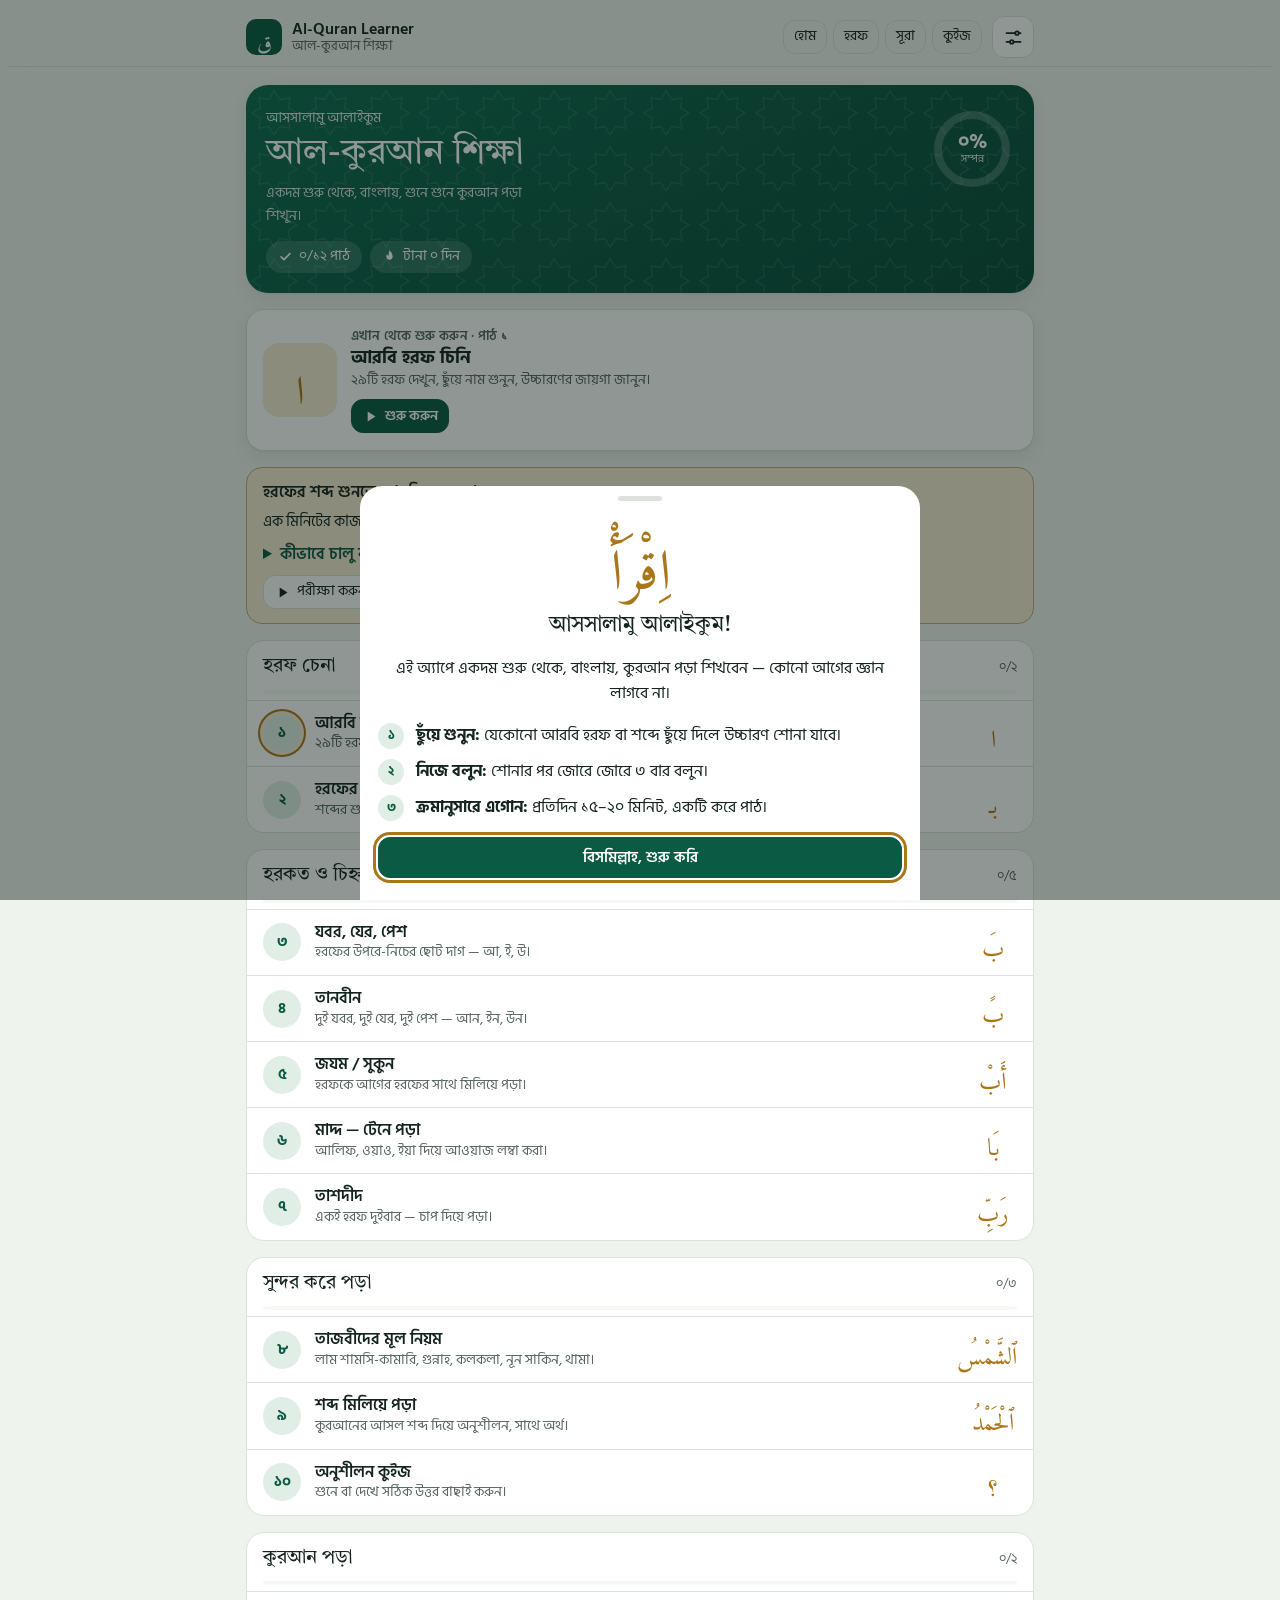
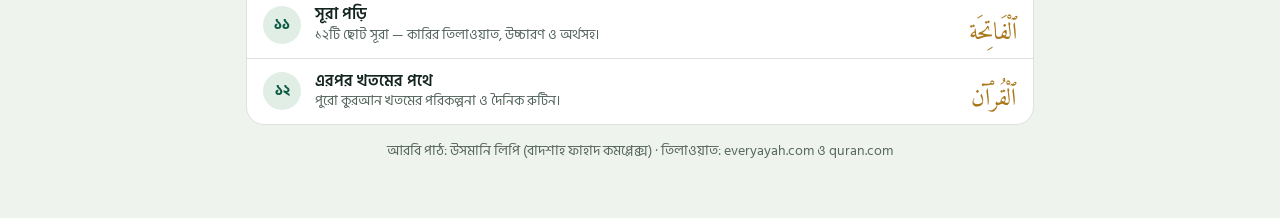
==== al-quran-learner/index.html @ ae0101cd "Redesign Al-Quran Learner and prepare Netlify deploy - New home with progress ring, daily streak, co" ====
<!DOCTYPE html>
<html lang="bn">
<head>
<meta charset="UTF-8">
<meta name="viewport" content="width=device-width, initial-scale=1, viewport-fit=cover">
<title>Al-Quran Learner</title>
<meta name="description" content="একদম শুরু থেকে বাংলায় কুরআন পড়া শিখুন — হরফ, হরকত, তাজবীদ ও ছোট সূরা, শুনে শুনে।">
<meta name="theme-color" content="#0B5A44">
<link rel="manifest" href="manifest.webmanifest">
<link rel="icon" href="icon.svg" type="image/svg+xml">
<link rel="apple-touch-icon" href="icon-192.png">
<link rel="preconnect" href="https://fonts.googleapis.com">
<link rel="preconnect" href="https://fonts.gstatic.com" crossorigin>
<link rel="stylesheet" href="https://fonts.googleapis.com/css2?family=Amiri+Quran&family=Hind+Siliguri:wght@400;500;600;700&family=Tiro+Bangla&display=swap">
<style>
:root{
  --bg:#EFF3EE; --surface:#FFFFFF; --surface-2:#F5F8F4; --ink:#13241D; --muted:#56675F;
  --line:#DAE2DB; --accent:#0B5A44; --accent-2:#11785B; --accent-ink:#FFFFFF; --accent-soft:#E0EEE6;
  --gold:#A9761A; --gold-soft:#F7ECD3; --heavy:#A33F2F; --heavy-soft:#F8E4DF;
  --ok:#1E7A45; --bad:#B23A2E; --scrim:rgba(10,24,18,.45);
  --shadow:0 1px 2px rgba(19,36,29,.05),0 6px 18px rgba(19,36,29,.07);
  --ar:"Amiri Quran","Amiri","Scheherazade New","Noto Naskh Arabic","Traditional Arabic",serif;
  --bn:"Hind Siliguri","Noto Sans Bengali","Vrinda",system-ui,sans-serif;
  --disp:"Tiro Bangla","Hind Siliguri","Noto Serif Bengali",serif;
  --arS:1;
}
@media (prefers-color-scheme: dark){
  :root:not([data-theme="light"]){
    color-scheme:dark;
    --bg:#0D1512; --surface:#15201C; --surface-2:#1A2722; --ink:#E4EDE8; --muted:#9DAFA6;
    --line:#293932; --accent:#47BE93; --accent-2:#5ACDA2; --accent-ink:#05130E; --accent-soft:#1B372C;
    --gold:#E2B559; --gold-soft:#322819; --heavy:#EF8B79; --heavy-soft:#3A221D;
    --ok:#5BD08C; --bad:#F07A6C; --scrim:rgba(0,0,0,.6); --shadow:0 1px 2px rgba(0,0,0,.35);
  }
}
:root[data-theme="dark"]{
  color-scheme:dark;
  --bg:#0D1512; --surface:#15201C; --surface-2:#1A2722; --ink:#E4EDE8; --muted:#9DAFA6;
  --line:#293932; --accent:#47BE93; --accent-2:#5ACDA2; --accent-ink:#05130E; --accent-soft:#1B372C;
  --gold:#E2B559; --gold-soft:#322819; --heavy:#EF8B79; --heavy-soft:#3A221D;
  --ok:#5BD08C; --bad:#F07A6C; --scrim:rgba(0,0,0,.6); --shadow:0 1px 2px rgba(0,0,0,.35);
}
*{box-sizing:border-box}
[hidden]{display:none!important}
html,body{background:var(--bg)}
body{color:var(--ink);font-family:var(--bn);font-size:16px;line-height:1.6;-webkit-text-size-adjust:100%;-webkit-tap-highlight-color:transparent}
button{font:inherit;color:inherit}
a{color:var(--accent)}
.ar{font-family:var(--ar);direction:rtl}
h1,h2,h3{font-family:var(--disp);font-weight:400;text-wrap:balance;margin:0;line-height:1.3}
p{margin:0}
:focus-visible{outline:3px solid var(--gold);outline-offset:2px;border-radius:8px}

/* ---------- top bar ---------- */
.bar{position:sticky;top:env(safe-area-inset-top,0px);z-index:20;background:color-mix(in srgb,var(--bg) 86%,transparent);backdrop-filter:blur(10px);-webkit-backdrop-filter:blur(10px);border-bottom:1px solid var(--line)}
.bar-in{max-width:820px;margin:0 auto;padding:8px 16px;display:flex;align-items:center;gap:10px;min-height:58px}
.icon-btn{border:1px solid var(--line);background:var(--surface);border-radius:12px;width:42px;height:42px;display:grid;place-items:center;cursor:pointer;flex:none}
.icon-btn svg{width:21px;height:21px}
.bar-title{flex:1;min-width:0;display:flex;flex-direction:column;line-height:1.25}
.bar-title b{font-weight:600;white-space:nowrap;overflow:hidden;text-overflow:ellipsis}
.bar-title small{color:var(--muted);font-size:12.5px}
.brand{display:flex;align-items:center;gap:10px}
.brand-mark{width:36px;height:36px;border-radius:10px;background:var(--accent);color:var(--accent-ink);display:grid;place-items:center;font-family:var(--ar);font-size:22px;line-height:1}

main{max-width:820px;margin:0 auto;padding:18px 16px calc(96px + env(safe-area-inset-bottom,0px))}
.stack{display:flex;flex-direction:column;gap:16px}

/* ---------- bottom nav ---------- */
.nav{position:fixed;left:0;right:0;bottom:0;z-index:25;background:color-mix(in srgb,var(--surface) 94%,transparent);backdrop-filter:blur(10px);-webkit-backdrop-filter:blur(10px);border-top:1px solid var(--line);padding:6px 8px calc(6px + env(safe-area-inset-bottom,0px))}
.nav-in{max-width:560px;margin:0 auto;display:grid;grid-template-columns:repeat(4,1fr);gap:4px}
.nav a{display:flex;flex-direction:column;align-items:center;gap:1px;padding:6px 4px;border-radius:12px;text-decoration:none;color:var(--muted);font-size:12.5px;font-weight:500}
.nav a svg{width:23px;height:23px}
.nav a[aria-current="page"]{color:var(--accent);background:var(--accent-soft)}

/* ---------- hero ---------- */
.hero{position:relative;overflow:hidden;border-radius:22px;padding:22px 20px 20px;color:#fff;background:linear-gradient(150deg,#0E6B51 0%,#0A4A39 100%);box-shadow:var(--shadow)}
.hero::before{content:"";position:absolute;inset:0;opacity:.10;background-image:url("data:image/svg+xml,%3Csvg xmlns='http://www.w3.org/2000/svg' width='56' height='56' viewBox='0 0 56 56'%3E%3Cpath d='M28 6l6 8.5 10-1.6-1.6 10L51 28l-8.6 5.1 1.6 10-10-1.6L28 50l-5.1-8.5-10 1.6 1.6-10L6 28l8.5-5.1-1.6-10 10 1.6z' fill='none' stroke='%23fff' stroke-width='1.3'/%3E%3C/svg%3E");background-size:56px 56px}
.hero>*{position:relative}
.hero-top{display:grid;grid-template-columns:1fr auto;gap:12px;align-items:start}
.hero .hello{font-size:14px;opacity:.85}
.hero h1{font-size:clamp(26px,6.4vw,36px);margin-top:2px}
.hero .sub{opacity:.82;font-size:14px;margin-top:4px;max-width:34ch}
.ring{width:84px;height:84px;position:relative;flex:none}
.ring svg{width:84px;height:84px;transform:rotate(-90deg)}
.ring .t{position:absolute;inset:0;display:grid;place-items:center;text-align:center;line-height:1.1;font-weight:700;font-size:19px}
.ring .t small{display:block;font-weight:400;font-size:11px;opacity:.85}
.hero-stats{display:flex;flex-wrap:wrap;gap:8px;margin-top:14px}
.pill{display:inline-flex;align-items:center;gap:6px;padding:5px 12px;border-radius:99px;background:rgba(255,255,255,.14);font-size:13.5px}
.pill svg{width:15px;height:15px}

.continue{display:grid;grid-template-columns:auto 1fr;gap:14px;align-items:center;padding:16px;background:var(--surface);border:1px solid var(--line);border-radius:18px;box-shadow:var(--shadow);text-decoration:none;color:inherit}
.continue .ar-big{font-family:var(--ar);font-size:40px;line-height:1.3;color:var(--gold);min-width:74px;height:74px;display:grid;place-items:center;border-radius:16px;background:var(--gold-soft);direction:rtl}
.continue .eyebrow{font-size:12.5px;color:var(--muted);font-weight:600;letter-spacing:.03em}
.continue .t{font-size:18px;font-weight:700;line-height:1.35}
.continue .go{margin-top:8px}

.part{background:var(--surface);border:1px solid var(--line);border-radius:18px;overflow:hidden}
.part-h{display:flex;justify-content:space-between;align-items:center;gap:10px;padding:14px 16px 10px}
.part-h h2{font-size:19px}
.part-h .cnt{font-size:13px;color:var(--muted);white-space:nowrap}
.part-bar{height:4px;background:var(--surface-2);margin:0 16px 6px;border-radius:9px;overflow:hidden}
.part-bar i{display:block;height:100%;background:var(--accent);border-radius:9px}
.lrow{display:grid;grid-template-columns:40px 1fr auto;gap:12px;align-items:center;padding:12px 16px;text-decoration:none;color:inherit;border-top:1px solid var(--line)}
.lrow:hover{background:var(--surface-2)}
.lnum{width:38px;height:38px;border-radius:50%;display:grid;place-items:center;font-weight:700;font-size:15px;background:var(--accent-soft);color:var(--accent)}
.lrow.done .lnum{background:var(--accent);color:var(--accent-ink)}
.lrow.next .lnum{box-shadow:0 0 0 3px var(--gold-soft),0 0 0 5px var(--gold)}
.lrow .t{font-weight:600;line-height:1.35}
.lrow .d{font-size:13.5px;color:var(--muted);line-height:1.45}
.lrow .ar{font-size:24px;color:var(--gold);min-width:48px;text-align:center}
.chev{width:18px;height:18px;color:var(--muted)}

.note{border:1px solid var(--line);background:var(--surface);border-radius:16px;padding:14px 16px;display:flex;flex-direction:column;gap:8px}
.note.warn{border-color:color-mix(in srgb,var(--gold) 50%,var(--line));background:var(--gold-soft)}
.note h3{font-family:var(--bn);font-weight:600;font-size:16px}
.note ul{margin:0;padding-left:20px;font-size:14.5px}
.note details summary{cursor:pointer;font-weight:600;color:var(--accent)}
.row{display:flex;flex-wrap:wrap;gap:8px;align-items:center}
.small{font-size:13.5px;color:var(--muted)}

/* ---------- lesson ---------- */
.l-head{display:flex;flex-direction:column;gap:6px;padding:4px 2px}
.eyebrow{font-size:12.5px;color:var(--gold);font-weight:700;letter-spacing:.05em}
.l-head h1{font-size:clamp(25px,6vw,32px)}
.l-head p{color:var(--muted)}
.lead{font-size:16.5px}
.card{background:var(--surface);border:1px solid var(--line);border-radius:16px;padding:16px}
.card h2{font-size:21px;margin-bottom:4px}
.card h3{font-family:var(--bn);font-weight:600;font-size:17px;margin-bottom:2px}
.tip{display:grid;grid-template-columns:22px 1fr;gap:10px;background:var(--gold-soft);padding:12px 14px;border-radius:14px;font-size:15px}
.tip svg{width:22px;height:22px;color:var(--gold);margin-top:2px}
.legend{display:flex;flex-wrap:wrap;gap:8px 16px;font-size:13.5px;color:var(--muted)}
.legend b{color:var(--ink)}

.grid{display:grid;gap:8px;direction:rtl}
.g-letters{grid-template-columns:repeat(auto-fill,minmax(74px,1fr))}
.g-syl{grid-template-columns:repeat(3,1fr)}
.g-words{grid-template-columns:repeat(auto-fill,minmax(148px,1fr))}
.tile{position:relative;display:flex;flex-direction:column;align-items:center;justify-content:center;padding:8px 4px;min-height:86px;background:var(--surface);border:1px solid var(--line);border-radius:14px;cursor:pointer;transition:border-color .15s,background .15s,transform .1s,box-shadow .15s;direction:ltr;box-shadow:0 1px 0 var(--line)}
.tile::after{content:"";position:absolute;top:7px;right:7px;width:13px;height:13px;opacity:.28;background:currentColor;-webkit-mask:url("data:image/svg+xml,%3Csvg xmlns='http://www.w3.org/2000/svg' viewBox='0 0 24 24'%3E%3Cpath d='M4 9v6h4l5 5V4L8 9zm12.5 3a4.5 4.5 0 00-2.5-4v8a4.5 4.5 0 002.5-4z'/%3E%3C/svg%3E") center/contain no-repeat;mask:url("data:image/svg+xml,%3Csvg xmlns='http://www.w3.org/2000/svg' viewBox='0 0 24 24'%3E%3Cpath d='M4 9v6h4l5 5V4L8 9zm12.5 3a4.5 4.5 0 00-2.5-4v8a4.5 4.5 0 002.5-4z'/%3E%3C/svg%3E") center/contain no-repeat}
.tile:hover{border-color:var(--accent)}
.tile:active{transform:scale(.96)}
.tile .a{font-family:var(--ar);font-size:calc(36px * var(--arS));line-height:1.5;direction:rtl}
.tile .b{font-size:13.5px;color:var(--muted);line-height:1.2}
.tile .m{font-size:12px;color:var(--muted);line-height:1.3;text-align:center}
.tile.heavy .a{color:var(--heavy)}
.tile.sel{border-color:var(--accent);background:var(--accent-soft)}
.tile.speaking{border-color:var(--gold);background:var(--gold-soft);box-shadow:0 0 0 3px color-mix(in srgb,var(--gold) 30%,transparent)}
.g-words .tile{min-height:112px;padding:10px 8px}
.g-words .tile .a{font-size:calc(32px * var(--arS))}
.g-words .tile .b{font-size:15px;color:var(--ink);font-weight:600}
.hidden-read .tile .b,.hidden-read .tile .m{visibility:hidden}
.hidden-read .tile.revealed .b,.hidden-read .tile.revealed .m{visibility:visible}

.syl-row{display:grid;grid-template-columns:62px 1fr;gap:8px}
.syl-head{display:flex;flex-direction:column;align-items:center;justify-content:center;border-radius:14px;background:var(--surface-2);border:1px dashed var(--line);font-family:var(--ar);font-size:30px;line-height:1.4;cursor:pointer}
.syl-head span{font-family:var(--bn);font-size:11.5px;color:var(--muted);line-height:1.1}
.syl-list{display:flex;flex-direction:column;gap:8px}

.detail{position:sticky;top:calc(env(safe-area-inset-top,0px) + 66px);z-index:5;display:grid;grid-template-columns:auto 1fr;gap:14px;align-items:center;background:var(--surface);border:1px solid var(--line);border-radius:18px;padding:12px;box-shadow:var(--shadow)}
.detail .big{font-family:var(--ar);font-size:calc(66px * var(--arS));line-height:1.35;width:96px;text-align:center;background:var(--surface-2);border-radius:14px;cursor:pointer}
.detail .big.heavy{color:var(--heavy)}
.detail .nm{font-size:19px;font-weight:700;line-height:1.3}
.detail .nm .ar{font-size:22px;font-weight:400;color:var(--gold);margin-left:6px}
.detail p{font-size:14.5px;line-height:1.5}
.chips{display:flex;flex-wrap:wrap;gap:6px}
.btn{display:inline-flex;align-items:center;justify-content:center;gap:6px;border:1px solid var(--line);background:var(--surface);border-radius:12px;padding:8px 14px;cursor:pointer;font-size:14.5px;text-decoration:none;color:var(--ink);min-height:40px}
.btn:hover{border-color:var(--accent)}
.btn .ar{font-size:20px;line-height:1}
.btn.sm{padding:5px 10px;min-height:34px;font-size:13.5px}
.btn.primary{background:var(--accent);border-color:var(--accent);color:var(--accent-ink);font-weight:600}
.btn.primary:hover{background:var(--accent-2)}
.btn.ghost{background:transparent}
.btn svg{width:17px;height:17px;flex:none}
.badge{display:inline-block;font-size:11.5px;padding:1px 8px;border-radius:99px;background:var(--heavy-soft);color:var(--heavy);font-weight:600;vertical-align:middle}
.badge.g{background:var(--accent-soft);color:var(--accent)}

.forms{width:100%;border-collapse:collapse;direction:rtl;min-width:420px}
.forms th{font-size:12.5px;color:var(--muted);font-weight:600;padding:8px 6px;border-bottom:1px solid var(--line);font-family:var(--bn)}
.forms td{text-align:center;font-family:var(--ar);font-size:calc(32px * var(--arS));line-height:1.6;padding:2px 6px;border-bottom:1px solid var(--line);cursor:pointer}
.forms td.bnn{font-family:var(--bn);font-size:14px;color:var(--muted)}
.forms tr:hover td{background:var(--surface-2)}
.scroll-x{overflow-x:auto;border:1px solid var(--line);border-radius:16px;background:var(--surface)}

.rule{display:flex;flex-direction:column;gap:10px}
.ex{display:flex;flex-wrap:wrap;gap:8px}
.ex .tile{min-height:0;flex:1 1 140px;padding:10px}
.ex .tile .a{font-size:calc(30px * var(--arS))}
.ex .tile .b{font-size:14px;color:var(--ink)}
.letters-inline{font-family:var(--ar);font-size:26px;direction:rtl;letter-spacing:.12em;line-height:1.7}
.ari{font-family:var(--ar);font-size:1.4em;line-height:1}

.l-foot{display:grid;grid-template-columns:1fr auto 1fr;gap:8px;align-items:center;padding-top:6px}
.l-foot .btn{width:100%}
.l-foot .mid{min-width:150px}
.l-foot .nx{justify-self:end}
.l-foot .pv{justify-self:start}

/* ---------- surah ---------- */
.s-list{display:grid;grid-template-columns:repeat(auto-fill,minmax(230px,1fr));gap:10px}
.s-card{display:grid;grid-template-columns:44px 1fr auto;gap:12px;align-items:center;padding:12px 14px;background:var(--surface);border:1px solid var(--line);border-radius:16px;text-decoration:none;color:inherit}
.s-card:hover{border-color:var(--accent)}
.s-card .no{width:40px;height:40px;display:grid;place-items:center;border-radius:12px;background:var(--gold-soft);color:var(--gold);font-weight:700;font-size:14px;transform:rotate(45deg)}
.s-card .no span{transform:rotate(-45deg)}
.s-card .t{font-weight:600;line-height:1.3}
.s-card .ar{font-size:24px;color:var(--accent)}
.s-card .d{font-size:12.5px;color:var(--muted);line-height:1.35}
.s-head{text-align:center;padding:18px 14px;border-radius:18px;background:var(--surface);border:1px solid var(--line);position:relative}
.s-head::before{content:"";position:absolute;inset:6px;border:1.5px solid color-mix(in srgb,var(--gold) 55%,transparent);border-radius:13px;pointer-events:none}
.s-head .arname{font-family:var(--ar);font-size:calc(40px * var(--arS));color:var(--gold);line-height:1.5}
.s-head h1{font-size:23px}
.s-head .small{margin-top:2px}
.ctrls{display:flex;flex-direction:column;gap:10px;padding:14px;border-radius:16px;background:var(--surface);border:1px solid var(--line)}
.seg{display:inline-flex;border:1px solid var(--line);border-radius:12px;overflow:hidden;background:var(--surface-2)}
.seg button{border:0;background:transparent;padding:7px 12px;cursor:pointer;font-size:14px;color:var(--muted);min-height:38px}
.seg button[aria-pressed="true"]{background:var(--accent);color:var(--accent-ink);font-weight:600}
.ctrl-row{display:flex;flex-wrap:wrap;gap:8px 14px;align-items:center}
.ctrl-row>span{font-size:13.5px;color:var(--muted)}
.tg{display:inline-flex;align-items:center;gap:6px;font-size:14px;border:1px solid var(--line);background:var(--surface);border-radius:99px;padding:6px 12px;cursor:pointer}
.tg input{accent-color:var(--accent);width:17px;height:17px}
.bism{text-align:center;font-family:var(--ar);font-size:calc(30px * var(--arS));color:var(--accent);padding:4px 0;cursor:pointer;border-radius:12px}
.bism.speaking{background:var(--gold-soft)}
.ayah{background:var(--surface);border:1px solid var(--line);border-radius:16px;padding:12px 14px;display:flex;flex-direction:column;gap:6px;transition:border-color .2s,box-shadow .2s}
.ayah.playing{border-color:var(--gold);box-shadow:0 0 0 3px color-mix(in srgb,var(--gold) 28%,transparent)}
.ayah-ar{font-family:var(--ar);direction:rtl;font-size:calc(clamp(27px,6.4vw,34px) * var(--arS));line-height:2.2;text-align:right}
.w{cursor:pointer;border-radius:8px;padding:0 3px;transition:background .15s}
.w:hover{background:var(--accent-soft)}
.w.speaking{background:var(--gold-soft)}
.am{display:inline-grid;place-items:center;color:var(--gold);font-size:.62em;width:1.9em;height:1.9em;border:1.5px solid color-mix(in srgb,var(--gold) 60%,transparent);border-radius:50%;vertical-align:middle;line-height:1;cursor:pointer}
.ayah-bn{font-size:16.5px;font-weight:600;color:var(--accent);line-height:1.5}
.ayah-tr{font-size:15px;color:var(--muted)}
.ayah-foot{display:flex;gap:8px;align-items:center}
.no-ucc .ayah-bn,.no-mean .ayah-tr{display:none}

/* ---------- quiz ---------- */
.q-box{display:flex;flex-direction:column;gap:14px}
.q-prompt{text-align:center;padding:14px;border-radius:16px;background:var(--surface-2);display:flex;flex-direction:column;align-items:center;gap:6px}
.q-prompt .a{font-family:var(--ar);font-size:84px;line-height:1.4}
.q-opts{display:grid;grid-template-columns:repeat(2,1fr);gap:10px}
.q-opt{padding:12px;border-radius:14px;border:1.5px solid var(--line);background:var(--surface);cursor:pointer;font-size:18px;min-height:66px}
.q-opt .ar{font-size:38px;line-height:1.3}
.q-opt.right{border-color:var(--ok);background:color-mix(in srgb,var(--ok) 14%,var(--surface))}
.q-opt.wrong{border-color:var(--bad);background:color-mix(in srgb,var(--bad) 12%,var(--surface))}
.q-meta{display:flex;justify-content:space-between;align-items:center;gap:10px;font-size:14px;color:var(--muted)}
.q-track{flex:1;height:6px;border-radius:9px;background:var(--surface-2);overflow:hidden}
.q-track i{display:block;height:100%;background:var(--accent)}
.tabs{display:flex;flex-wrap:wrap;gap:8px}

.calc{display:flex;flex-wrap:wrap;gap:10px;align-items:center}
.calc input{width:90px;font:inherit;font-size:18px;padding:6px 10px;border-radius:10px;border:1px solid var(--line);background:var(--surface-2);color:var(--ink)}
.calc-out{font-size:19px;font-weight:700;color:var(--accent)}
.checklist{list-style:none;margin:0;padding:0;display:flex;flex-direction:column;gap:10px}
.checklist li{display:grid;grid-template-columns:28px 1fr;gap:10px;align-items:start}
.checklist .n{width:26px;height:26px;border-radius:50%;background:var(--accent-soft);color:var(--accent);display:grid;place-items:center;font-size:13px;font-weight:700}

/* ---------- sheet / toast / fab ---------- */
.scrim{position:fixed;inset:0;background:var(--scrim);z-index:40;animation:fade .2s}
.sheet{position:fixed;left:0;right:0;bottom:0;z-index:41;max-width:560px;margin:0 auto;background:var(--surface);border-radius:22px 22px 0 0;padding:10px 18px calc(22px + env(safe-area-inset-bottom,0px));max-height:88vh;overflow:auto;animation:up .25s ease-out;display:flex;flex-direction:column;gap:16px}
.sheet .grab{width:44px;height:5px;border-radius:9px;background:var(--line);margin:0 auto}
.sheet h2{font-size:22px}
.set-row{display:flex;flex-direction:column;gap:8px}
.set-row>b{font-weight:600}
.radio{display:flex;gap:10px;align-items:center;padding:10px 12px;border:1px solid var(--line);border-radius:12px;cursor:pointer}
.radio input{accent-color:var(--accent);width:18px;height:18px}
.welcome .big-ar{font-family:var(--ar);font-size:56px;color:var(--gold);text-align:center;line-height:1.4}
.toast{position:fixed;left:50%;bottom:calc(84px + env(safe-area-inset-bottom,0px));transform:translateX(-50%);background:var(--ink);color:var(--bg);padding:10px 16px;border-radius:12px;font-size:14px;max-width:calc(100% - 32px);z-index:50;box-shadow:0 6px 20px rgba(0,0,0,.25)}
.fab{position:fixed;right:16px;bottom:calc(80px + env(safe-area-inset-bottom,0px));z-index:30;display:inline-flex;align-items:center;gap:8px;padding:11px 18px;border-radius:99px;border:0;background:var(--ink);color:var(--bg);font-weight:600;cursor:pointer;box-shadow:0 8px 24px rgba(0,0,0,.25)}
.fab svg{width:16px;height:16px}
@keyframes up{from{transform:translateY(40px);opacity:0}to{transform:none;opacity:1}}
@keyframes fade{from{opacity:0}to{opacity:1}}

@media (max-width:480px){
  .lrow{grid-template-columns:38px 1fr auto}
  .lrow .ar{display:none}
  .g-letters{grid-template-columns:repeat(4,1fr)}
  .detail{grid-template-columns:78px 1fr;gap:10px;padding:10px}
  .detail .big{width:78px;font-size:calc(54px * var(--arS))}
  .l-foot{grid-template-columns:1fr 1fr}
  .l-foot .mid{grid-column:1/-1;order:-1}
}
@media (min-width:900px){.nav{display:none}.bar .desk{display:flex!important}main{padding-bottom:48px}.toast{bottom:24px}.fab{bottom:24px}}
@media (prefers-reduced-motion:reduce){*{transition:none!important;animation:none!important}}
</style>
</head>
<body>
<header class="bar"><div class="bar-in">
  <button class="icon-btn" id="backBtn" aria-label="পেছনে যান" hidden><svg viewBox="0 0 24 24" fill="none" stroke="currentColor" stroke-width="2.2" stroke-linecap="round" stroke-linejoin="round"><path d="M15 18l-6-6 6-6"/></svg></button>
  <div class="brand" id="brand"><span class="brand-mark">ق</span></div>
  <div class="bar-title"><b id="barTitle">Al-Quran Learner</b><small id="barSub">আল-কুরআন শিক্ষা</small></div>
  <div class="desk" style="display:none;gap:6px">
    <a class="btn sm ghost" href="#home">হোম</a><a class="btn sm ghost" href="#l1">হরফ</a><a class="btn sm ghost" href="#l11">সূরা</a><a class="btn sm ghost" href="#l10">কুইজ</a>
  </div>
  <button class="icon-btn" id="setBtn" aria-label="সেটিংস"><svg viewBox="0 0 24 24" fill="none" stroke="currentColor" stroke-width="2" stroke-linecap="round" stroke-linejoin="round"><path d="M4 7h10M18 7h2M4 17h4M12 17h8"/><circle cx="16" cy="7" r="2"/><circle cx="10" cy="17" r="2"/></svg></button>
</div></header>
<main id="app"></main>
<nav class="nav" aria-label="প্রধান মেনু"><div class="nav-in">
  <a href="#home" data-nav="home"><svg viewBox="0 0 24 24" fill="none" stroke="currentColor" stroke-width="2" stroke-linejoin="round"><path d="M4 11l8-7 8 7v9a1 1 0 01-1 1h-5v-6h-4v6H5a1 1 0 01-1-1z"/></svg>হোম</a>
  <a href="#l1" data-nav="l1"><span class="ar" style="font-size:22px;line-height:23px;height:23px">أ ب</span>হরফ</a>
  <a href="#l11" data-nav="l11"><svg viewBox="0 0 24 24" fill="none" stroke="currentColor" stroke-width="2" stroke-linejoin="round"><path d="M12 6c-2-1.5-5-2-8-1.5v14c3-.5 6 0 8 1.5 2-1.5 5-2 8-1.5v-14c-3-.5-6 0-8 1.5zM12 6v14"/></svg>সূরা</a>
  <a href="#l10" data-nav="l10"><svg viewBox="0 0 24 24" fill="none" stroke="currentColor" stroke-width="2" stroke-linecap="round" stroke-linejoin="round"><circle cx="12" cy="12" r="9"/><path d="M9.5 9.5a2.5 2.5 0 114 2c-.9.6-1.5 1.1-1.5 2.2M12 17h.01"/></svg>কুইজ</a>
</div></nav>
<button class="fab" id="stopFab" hidden><svg viewBox="0 0 24 24" fill="currentColor"><rect x="6" y="6" width="12" height="12" rx="2"/></svg>থামান</button>
<div id="sheetHost"></div>
<div class="toast" id="toast" role="status" hidden></div>

<script>

/* ---------- data ---------- */
const SURAH_DATA = {"1":{"ar":"الفاتحة","bn":"সূচনা","v":[["بِسۡمِ ٱللَّهِ ٱلرَّحۡمَٰنِ ٱلرَّحِيمِ","শুরু করছি আল্লাহর নামে যিনি পরম করুণাময়, অতি দয়ালু।"],["ٱلۡحَمۡدُ لِلَّهِ رَبِّ ٱلۡعَٰلَمِينَ","যাবতীয় প্রশংসা আল্লাহ তাআলার যিনি সকল সৃষ্টি জগতের পালনকর্তা।"],["ٱلرَّحۡمَٰنِ ٱلرَّحِيمِ","যিনি নিতান্ত মেহেরবান ও দয়ালু।"],["مَٰلِكِ يَوۡمِ ٱلدِّينِ","যিনি বিচার দিনের মালিক।"],["إِيَّاكَ نَعۡبُدُ وَإِيَّاكَ نَسۡتَعِينُ","আমরা একমাত্র তোমারই ইবাদত করি এবং শুধুমাত্র তোমারই সাহায্য প্রার্থনা করি।"],["ٱهۡدِنَا ٱلصِّرَٰطَ ٱلۡمُسۡتَقِيمَ","আমাদেরকে সরল পথ দেখাও"],["صِرَٰطَ ٱلَّذِينَ أَنۡعَمۡتَ عَلَيۡهِمۡ غَيۡرِ ٱلۡمَغۡضُوبِ عَلَيۡهِمۡ وَلَا ٱلضَّآلِّينَ","সে সমস্ত লোকের পথ, যাদেরকে তুমি নেয়ামত দান করেছ। তাদের পথ নয়, যাদের প্রতি তোমার গজব নাযিল হয়েছে এবং যারা পথভ্রষ্ট হয়েছে।"]]},"103":{"ar":"العصر","bn":"সময়","v":[["وَٱلۡعَصۡرِ","কসম যুগের (সময়ের)"],["إِنَّ ٱلۡإِنسَٰنَ لَفِي خُسۡرٍ","নিশ্চয় মানুষ ক্ষতিগ্রস্ত"],["إِلَّا ٱلَّذِينَ ءَامَنُواْ وَعَمِلُواْ ٱلصَّـٰلِحَٰتِ وَتَوَاصَوۡاْ بِٱلۡحَقِّ وَتَوَاصَوۡاْ بِٱلصَّبۡرِ","কিন্তু তারা নয়, যারা বিশ্বাস স্থাপন করে ও সৎকর্ম করে এবং পরস্পরকে তাকীদ করে সত্যের এবং তাকীদ করে সবরের।"]]},"105":{"ar":"الفيل","bn":"হাতি","v":[["أَلَمۡ تَرَ كَيۡفَ فَعَلَ رَبُّكَ بِأَصۡحَٰبِ ٱلۡفِيلِ","আপনি কি দেখেননি আপনার পালনকর্তা হস্তীবাহিনীর সাথে কিরূপ ব্যবহার করেছেন"],["أَلَمۡ يَجۡعَلۡ كَيۡدَهُمۡ فِي تَضۡلِيلٖ","তিনি কি তাদের চক্রান্ত নস্যাৎ করে দেননি"],["وَأَرۡسَلَ عَلَيۡهِمۡ طَيۡرًا أَبَابِيلَ","তিনি তাদের উপর প্রেরণ করেছেন ঝাঁকে ঝাঁকে পাখী"],["تَرۡمِيهِم بِحِجَارَةٖ مِّن سِجِّيلٖ","যারা তাদের উপর পাথরের কংকর নিক্ষেপ করছিল।"],["فَجَعَلَهُمۡ كَعَصۡفٖ مَّأۡكُولِۭ","অতঃপর তিনি তাদেরকে ভক্ষিত তৃণসদৃশ করে দেন।"]]},"106":{"ar":"قريش","bn":"কুরাইশ গোত্র","v":[["لِإِيلَٰفِ قُرَيۡشٍ","কোরাইশের আসক্তির কারণে"],["إِۦلَٰفِهِمۡ رِحۡلَةَ ٱلشِّتَآءِ وَٱلصَّيۡفِ","আসক্তির কারণে তাদের শীত ও গ্রীষ্মকালীন সফরের।"],["فَلۡيَعۡبُدُواْ رَبَّ هَٰذَا ٱلۡبَيۡتِ","অতএব তারা যেন এবাদত করে এই ঘরের পালনকর্তার"],["ٱلَّذِيٓ أَطۡعَمَهُم مِّن جُوعٖ وَءَامَنَهُم مِّنۡ خَوۡفِۭ","যিনি তাদেরকে ক্ষুধায় আহার দিয়েছেন এবং যুদ্ধভীতি থেকে তাদেরকে নিরাপদ করেছেন।"]]},"107":{"ar":"الماعون","bn":"সাহায্য সহায়তা","v":[["أَرَءَيۡتَ ٱلَّذِي يُكَذِّبُ بِٱلدِّينِ","আপনি কি দেখেছেন তাকে, যে বিচারদিবসকে মিথ্যা বলে"],["فَذَٰلِكَ ٱلَّذِي يَدُعُّ ٱلۡيَتِيمَ","সে সেই ব্যক্তি, যে এতীমকে গলা ধাক্কা দেয়"],["وَلَا يَحُضُّ عَلَىٰ طَعَامِ ٱلۡمِسۡكِينِ","এবং মিসকীনকে অন্ন দিতে উৎসাহিত করে না।"],["فَوَيۡلٞ لِّلۡمُصَلِّينَ","অতএব দুর্ভোগ সেসব নামাযীর"],["ٱلَّذِينَ هُمۡ عَن صَلَاتِهِمۡ سَاهُونَ","যারা তাদের নামায সম্বন্ধে বে-খবর"],["ٱلَّذِينَ هُمۡ يُرَآءُونَ","যারা তা লোক-দেখানোর জন্য করে"],["وَيَمۡنَعُونَ ٱلۡمَاعُونَ","এবং নিত্য ব্যবহার্য্য বস্তু অন্যকে দেয় না।"]]},"108":{"ar":"الكوثر","bn":"কাউসার/প্রাচুর্য","v":[["إِنَّآ أَعۡطَيۡنَٰكَ ٱلۡكَوۡثَرَ","নিশ্চয় আমি আপনাকে কাওসার দান করেছি।"],["فَصَلِّ لِرَبِّكَ وَٱنۡحَرۡ","অতএব আপনার পালনকর্তার উদ্দেশ্যে নামায পড়ুন এবং কোরবানী করুন।"],["إِنَّ شَانِئَكَ هُوَ ٱلۡأَبۡتَرُ","যে আপনার শত্রু, সেই তো লেজকাটা, নির্বংশ।"]]},"109":{"ar":"الكافرون","bn":"অবিশ্বাসী","v":[["قُلۡ يَـٰٓأَيُّهَا ٱلۡكَٰفِرُونَ","বলুন, হে কাফেরকূল"],["لَآ أَعۡبُدُ مَا تَعۡبُدُونَ","আমি এবাদত করিনা, তোমরা যার এবাদত কর।"],["وَلَآ أَنتُمۡ عَٰبِدُونَ مَآ أَعۡبُدُ","এবং তোমরাও এবাদতকারী নও, যার এবাদত আমি করি"],["وَلَآ أَنَا۠ عَابِدٞ مَّا عَبَدتُّمۡ","এবং আমি এবাদতকারী নই, যার এবাদত তোমরা কর।"],["وَلَآ أَنتُمۡ عَٰبِدُونَ مَآ أَعۡبُدُ","তোমরা এবাদতকারী নও, যার এবাদত আমি করি।"],["لَكُمۡ دِينُكُمۡ وَلِيَ دِينِ","তোমাদের কর্ম ও কর্মফল তোমাদের জন্যে এবং আমার কর্ম ও কর্মফল আমার জন্যে।"]]},"110":{"ar":"النصر","bn":"সাহায্য","v":[["إِذَا جَآءَ نَصۡرُ ٱللَّهِ وَٱلۡفَتۡحُ","যখন আসবে আল্লাহর সাহায্য ও বিজয়"],["وَرَأَيۡتَ ٱلنَّاسَ يَدۡخُلُونَ فِي دِينِ ٱللَّهِ أَفۡوَاجٗا","এবং আপনি মানুষকে দলে দলে আল্লাহর দ্বীনে প্রবেশ করতে দেখবেন"],["فَسَبِّحۡ بِحَمۡدِ رَبِّكَ وَٱسۡتَغۡفِرۡهُۚ إِنَّهُۥ كَانَ تَوَّابَۢا","তখন আপনি আপনার পালনকর্তার পবিত্রতা বর্ণনা করুন এবং তাঁর কাছে ক্ষমা প্রার্থনা করুন। নিশ্চয় তিনি ক্ষমাকারী।"]]},"111":{"ar":"المسد","bn":"খেজুরের পাকানো (রশি)","v":[["تَبَّتۡ يَدَآ أَبِي لَهَبٖ وَتَبَّ","আবু লাহাবের হস্তদ্বয় ধ্বংস হোক এবং ধ্বংস হোক সে নিজে"],["مَآ أَغۡنَىٰ عَنۡهُ مَالُهُۥ وَمَا كَسَبَ","কোন কাজে আসেনি তার ধন-সম্পদ ও যা সে উপার্জন করেছে।"],["سَيَصۡلَىٰ نَارٗا ذَاتَ لَهَبٖ","সত্বরই সে প্রবেশ করবে লেলিহান অগ্নিতে"],["وَٱمۡرَأَتُهُۥ حَمَّالَةَ ٱلۡحَطَبِ","এবং তার স্ত্রীও-যে ইন্ধন বহন করে"],["فِي جِيدِهَا حَبۡلٞ مِّن مَّسَدِۭ","তার গলদেশে খর্জুরের রশি নিয়ে।"]]},"112":{"ar":"الإخلاص","bn":"আন্তরিকতা","v":[["قُلۡ هُوَ ٱللَّهُ أَحَدٌ","বলুন, তিনি আল্লাহ, এক"],["ٱللَّهُ ٱلصَّمَدُ","আল্লাহ অমুখাপেক্ষী"],["لَمۡ يَلِدۡ وَلَمۡ يُولَدۡ","তিনি কাউকে জন্ম দেননি এবং কেউ তাকে জন্ম দেয়নি"],["وَلَمۡ يَكُن لَّهُۥ كُفُوًا أَحَدُۢ","এবং তার সমতুল্য কেউ নেই।"]]},"113":{"ar":"الفلق","bn":"নিশিভোর","v":[["قُلۡ أَعُوذُ بِرَبِّ ٱلۡفَلَقِ","বলুন, আমি আশ্রয় গ্রহণ করছি প্রভাতের পালনকর্তার"],["مِن شَرِّ مَا خَلَقَ","তিনি যা সৃষ্টি করেছেন, তার অনিষ্ট থেকে"],["وَمِن شَرِّ غَاسِقٍ إِذَا وَقَبَ","অন্ধকার রাত্রির অনিষ্ট থেকে, যখন তা সমাগত হয়"],["وَمِن شَرِّ ٱلنَّفَّـٰثَٰتِ فِي ٱلۡعُقَدِ","গ্রন্থিতে ফুঁৎকার দিয়ে জাদুকারিনীদের অনিষ্ট থেকে"],["وَمِن شَرِّ حَاسِدٍ إِذَا حَسَدَ","এবং হিংসুকের অনিষ্ট থেকে যখন সে হিংসা করে।"]]},"114":{"ar":"الناس","bn":"মানুষ জাতি","v":[["قُلۡ أَعُوذُ بِرَبِّ ٱلنَّاسِ","বলুন, আমি আশ্রয় গ্রহণ করিতেছি মানুষের পালনকর্তার"],["مَلِكِ ٱلنَّاسِ","মানুষের অধিপতির"],["إِلَٰهِ ٱلنَّاسِ","মানুষের মা’বুদের"],["مِن شَرِّ ٱلۡوَسۡوَاسِ ٱلۡخَنَّاسِ","তার অনিষ্ট থেকে, যে কুমন্ত্রণা দেয় ও আত্নগোপন করে"],["ٱلَّذِي يُوَسۡوِسُ فِي صُدُورِ ٱلنَّاسِ","যে কুমন্ত্রণা দেয় মানুষের অন্তরে"],["مِنَ ٱلۡجِنَّةِ وَٱلنَّاسِ","জ্বিনের মধ্য থেকে অথবা মানুষের মধ্য থেকে।"]]}};
const SURAH_ORDER = [1,112,113,114,108,103,110,109,111,105,106,107];
const SURAH_BN = {1:'আল-ফাতিহা',103:'আল-আসর',105:'আল-ফীল',106:'কুরাইশ',107:'আল-মা‘ঊন',108:'আল-কাওসার',109:'আল-কাফিরূন',110:'আন-নাসর',111:'আল-লাহাব (মাসাদ)',112:'আল-ইখলাস',113:'আল-ফালাক',114:'আন-নাস'};
const SURAH_NOTE = {1:'প্রতি নামাজের প্রতি রাকাতে পড়া হয়',112:'কুরআনের এক-তৃতীয়াংশের সমান মর্যাদা',113:'আশ্রয় চাওয়ার সূরা',114:'আশ্রয় চাওয়ার সূরা',108:'কুরআনের সবচেয়ে ছোট সূরা',103:'মাত্র ৩ আয়াত',110:'বিজয়ের সূরা',109:'শিরক থেকে মুক্তির ঘোষণা',111:'আবু লাহাবের পরিণতি',105:'হাতির ঘটনা',106:'কুরাইশদের প্রতি অনুগ্রহ',107:'ছোট ছোট সাহায্যের গুরুত্ব'};
const UCC = {
1:['বিসমিল্লা-হির রহমা-নির রহী-ম','আলহামদু লিল্লা-হি রব্বিল ‘আ-লামী-ন','আর রহমা-নির রহী-ম','মা-লিকি ইয়াওমিদ দী-ন','ইয়্যা-কা না‘বুদু ওয়া ইয়্যা-কা নাসতা‘ঈ-ন','ইহদিনাস সিরা-তাল মুসতাকী-ম','সিরা-তাল্লাযী-না আন‘আমতা ‘আলাইহিম, গাইরিল মাগদূবি ‘আলাইহিম ওয়ালাদ দোয়া-ল্লী-ন'],
103:['ওয়াল ‘আসর','ইন্নাল ইনসা-না লাফী খুসর','ইল্লাল্লাযী-না আ-মানূ ওয়া ‘আমিলুস সা-লিহা-তি ওয়া তাওয়া-সাও বিল হাক্কি ওয়া তাওয়া-সাও বিস সাবর'],
105:['আলাম তারা কাইফা ফা‘আলা রব্বুকা বিআসহা-বিল ফী-ল','আলাম ইয়াজ‘আল কাইদাহুম ফী তাদলী-ল','ওয়া আরসালা ‘আলাইহিম তাইরান আবা-বী-ল','তারমী-হিম বিহিজা-রাতিম মিন সিজ্জী-ল','ফাজা‘আলাহুম কা‘আসফিম মা’কূ-ল'],
106:['লিঈলা-ফি কুরাইশ','ঈলা-ফিহিম রিহলাতাশ শিতা-ই ওয়াস সাইফ','ফাল ইয়া‘বুদূ রব্বা হা-যাল বাইত','আল্লাযী আত‘আমাহুম মিন জূ‘ইওঁ ওয়া আ-মানাহুম মিন খাওফ'],
107:['আরা-আইতাল্লাযী ইউকাযযিবু বিদ দী-ন','ফাযা-লিকাল্লাযী ইয়াদু‘‘উল ইয়াতী-ম','ওয়ালা ইয়াহুদ্দু ‘আলা তা‘আ-মিল মিসকী-ন','ফাওয়াইলুল লিল মুসাল্লী-ন','আল্লাযী-না হুম ‘আন সালা-তিহিম সা-হূ-ন','আল্লাযী-না হুম ইউরা-ঊ-ন','ওয়া ইয়ামনা‘ঊনাল মা-‘ঊ-ন'],
108:['ইন্না-আ‘তাইনা-কাল কাওসার','ফাসাল্লি লিরব্বিকা ওয়ানহার','ইন্না শা-নিআকা হুওয়াল আবতার'],
109:['কুল ইয়া-আইয়্যুহাল কা-ফিরূ-ন','লা-আ‘বুদু মা-তা‘বুদূ-ন','ওয়ালা-আনতুম ‘আ-বিদূ-না মা-আ‘বুদ','ওয়ালা-আনা ‘আ-বিদুম মা ‘আবাত্তুম','ওয়ালা-আনতুম ‘আ-বিদূ-না মা-আ‘বুদ','লাকুম দী-নুকুম ওয়ালিয়া দী-ন'],
110:['ইযা-জা-আ নাসরুল্লা-হি ওয়াল ফাতহ','ওয়া রাআইতান না-সা ইয়াদখুলূ-না ফী দী-নিল্লা-হি আফওয়া-জা','ফাসাব্বিহ বিহামদি রব্বিকা ওয়াসতাগফিরহ, ইন্নাহূ কা-না তাওয়্যা-বা'],
111:['তাব্বাত ইয়াদা-আবী লাহাবিওঁ ওয়াতাব্ব','মা-আগনা-‘আনহু মা-লুহূ ওয়ামা-কাসাব','সাইয়াসলা-না-রান যা-তা লাহাব','ওয়ামরাআতুহূ হাম্মা-লাতাল হাতাব','ফী জী-দিহা-হাবলুম মিম মাসাদ'],
112:['কুল হুওয়াল্লা-হু আহাদ','আল্লা-হুস সামাদ','লাম ইয়ালিদ ওয়া লাম ইউলাদ','ওয়া লাম ইয়াকুল লাহূ কুফুওয়ান আহাদ'],
113:['কুল আ‘ঊযু বিরব্বিল ফালাক','মিন শাররি মা-খালাক','ওয়া মিন শাররি গা-সিকিন ইযা-ওয়াকাব','ওয়া মিন শাররিন নাফফা-সা-তি ফিল ‘উকাদ','ওয়া মিন শাররি হা-সিদিন ইযা-হাসাদ'],
114:['কুল আ‘ঊযু বিরব্বিন না-স','মালিকিন না-স','ইলা-হিন না-স','মিন শাররিল ওয়াসওয়া-সিল খান্না-স','আল্লাযী ইউওয়াসউইসু ফী সুদূ-রিন না-স','মিনাল জিন্নাতি ওয়ান না-স']
};

// [letter, arabic name (spoken), bangla name, bangla consonant, how to say, heavy?, joins-forward?]
const LETTERS = [
 ['ا','أَلِفْ','আলিফ','', 'নিজের কোনো আওয়াজ নেই। যবর/যের/পেশ পেলে আ/ই/উ হয়, আর টেনে পড়তে সাহায্য করে।',0,0],
 ['ب','بَاءْ','বা','ব','দুই ঠোঁট মিলিয়ে ছেড়ে দিন — বাংলা "ব"-এর মতো।',0,1],
 ['ت','تَاءْ','তা','ত','জিভের আগা উপরের সামনের দাঁতের গোড়ায় লাগিয়ে নরম "ত"।',0,1],
 ['ث','ثَاءْ','ছা','ছ','জিভের আগা উপরের দাঁতের মাথায় হালকা লাগিয়ে বাতাস ছাড়ুন — ইংরেজি think-এর "th"।',0,1],
 ['ج','جِيمْ','জীম','জ','জিভের মাঝখান উপরের তালুতে লাগিয়ে "জ"।',0,1],
 ['ح','حَاءْ','হা (বড় হা)','হ','গলার মাঝখান থেকে চেপে খসখসে "হ" — যেন গরম চা ফুঁ দিচ্ছেন।',0,1],
 ['خ','خَاءْ','খা','খ','গলার উপরের অংশ থেকে গরগর করে মোটা "খ"।',1,1],
 ['د','دَالْ','দাল','দ','জিভের আগা উপরের দাঁতের গোড়ায় লাগিয়ে নরম "দ"।',0,0],
 ['ذ','ذَالْ','যাল','য','জিভের আগা উপরের দাঁতের মাথায় — ইংরেজি this-এর "th"।',0,0],
 ['ر','رَاءْ','রা','র','জিভের আগা উপরের তালুতে লাগিয়ে "র"। যবর ও পেশে মোটা করে পড়ুন।',0,0],
 ['ز','زَايْ','যা','য','দাঁতের ফাঁক দিয়ে মৌমাছির গুঞ্জনের মতো "z"।',0,0],
 ['س','سِينْ','সীন','স','দাঁতের ফাঁক দিয়ে শিস দেওয়ার মতো পাতলা "স"।',0,1],
 ['ش','شِينْ','শীন','শ','জিভের মাঝখান থেকে বাতাস ছড়িয়ে "শ"।',0,1],
 ['ص','صَادْ','সোয়াদ','স','মুখ ভরে, জিভের গোড়া উঁচু করে মোটা "স"।',1,1],
 ['ض','ضَادْ','দোয়াদ','দ্ব','জিভের কিনারা উপরের মাড়ির দাঁতে লাগিয়ে মোটা "দ"।',1,1],
 ['ط','طَاءْ','ত্বোয়া','ত্ব','মুখ ভরে মোটা "ত"।',1,1],
 ['ظ','ظَاءْ','যোয়া','য','জিভের আগা দাঁতের মাথায় রেখে মোটা "য" (মোটা th)।',1,1],
 ['ع','عَيْنْ','আইন','‘','গলার মাঝখান চেপে বের হওয়া আওয়াজ। বাংলায় নেই — মন দিয়ে শুনুন।',0,1],
 ['غ','غَيْنْ','গাইন','গ','গলার উপর থেকে গড়গড়া করার মতো মোটা "গ"।',1,1],
 ['ف','فَاءْ','ফা','ফ','নিচের ঠোঁটের ভেতরের অংশ উপরের দাঁতে লাগিয়ে "ফ"।',0,1],
 ['ق','قَافْ','ক্বফ','ক্ব','জিভের একদম গোড়া আলজিভের কাছে লাগিয়ে মোটা "ক"।',1,1],
 ['ك','كَافْ','কাফ','ক','ক্বফের একটু সামনে থেকে পাতলা "ক"।',0,1],
 ['ل','لَامْ','লাম','ল','জিভের আগার কিনারা থেকে "ল"।',0,1],
 ['م','مِيمْ','মীম','ম','দুই ঠোঁট মিলিয়ে "ম" — নাক দিয়ে একটু আওয়াজ যায়।',0,1],
 ['ن','نُونْ','নূন','ন','জিভের আগা তালুতে লাগিয়ে "ন"।',0,1],
 ['و','وَاوْ','ওয়াও','ওয়','দুই ঠোঁট গোল করে "ওয়"/"w"।',0,0],
 ['ه','هَاءْ','হা (ছোট হা)','হ','গলার একদম নিচ থেকে হালকা নিঃশ্বাসের "হ"।',0,1],
 ['ء','هَمْزَةْ','হামযা','', 'গলার নিচ থেকে হঠাৎ থেমে যাওয়া আওয়াজ — "আ" বলার আগের ঝটকা।',0,0],
 ['ي','يَاءْ','ইয়া','ইয়','জিভের মাঝখান তালুর দিকে তুলে "ইয়"/"y"।',0,1]
];
const LMAP = Object.fromEntries(LETTERS.map(l=>[l[0],l]));
const SYL_LETTERS = 'أ ب ت ث ج ح خ د ذ ر ز س ش ص ض ط ظ ع غ ف ق ك ل م ن و ه ي'.split(' ');
const HEAVY = new Set('خ ص ض غ ط ق ظ'.split(' '));
const bnCons = l => l==='أ'?'':LMAP[l][3];
const VOW = {
  a:{m:'َ',s:'া',i:'আ'}, i:{m:'ِ',s:'ি',i:'ই'}, u:{m:'ُ',s:'ু',i:'উ'},
  an:{m:'ً',s:'ান',i:'আন'}, in:{m:'ٍ',s:'িন',i:'ইন'}, un:{m:'ٌ',s:'ুন',i:'উন'},
  aa:{s:'া-',i:'আ-'}, ii:{s:'ী-',i:'ঈ-'}, uu:{s:'ূ-',i:'ঊ-'}
};
function bnSyl(l,v){
  const c=bnCons(l), V=VOW[v];
  if(c==='') return V.i;
  if(c==='‘') return '‘'+V.i;
  return c+V.s;
}
function arSyl(l,v){
  if(v==='aa') return l==='أ'?'آ':l+'َا';
  if(v==='ii') return (l==='أ'?'إ':l)+'ِي';
  if(v==='uu') return l+'ُو';
  if(v==='i' && l==='أ') return 'إِ';
  if(v==='in' && l==='أ') return 'إٍ';
  return l+VOW[v].m;
}

const WORDS = [
 {lvl:'ধাপ ১ — দুই-তিন হরফের শব্দ', list:[
  ['مِنْ','মিন','থেকে'],['قُلْ','কুল','বলুন'],['لَمْ','লাম','না (করেনি)'],['هُوَ','হুওয়া','তিনি'],
  ['رَبِّ','রব্বি','প্রতিপালক'],['دِينِ','দী-নি','দ্বীন / বিচার'],['يَوْمِ','ইয়াওমি','দিন'],['نَارًا','না-রান','আগুন'],
  ['خَلَقَ','খালাক্বা','সৃষ্টি করেছেন'],['أَحَدٌ','আহাদুন','এক, একক'],['كَسَبَ','কাসাবা','উপার্জন করেছে'],['لَهُ','লাহূ','তাঁর জন্য']]},
 {lvl:'ধাপ ২ — আল (ال) যুক্ত শব্দ', list:[
  ['ٱلْحَمْدُ','আলহামদু','সব প্রশংসা'],['ٱلصَّمَدُ','আস্‌সামাদু','অমুখাপেক্ষী'],['ٱلنَّاسِ','আন্‌না-সি','মানুষ'],['ٱلْفَلَقِ','আলফালাক্বি','ভোর'],
  ['ٱلدِّينِ','আদ্‌দী-নি','বিচার'],['ٱلْكَوْثَرَ','আলকাওসারা','কাওসার'],['ٱلْعَصْرِ','আল‘আসরি','সময়'],['ٱلْفِيلِ','আলফী-লি','হাতি']]},
 {lvl:'ধাপ ৩ — লম্বা শব্দ', list:[
  ['ٱلرَّحْمٰنِ','আর্‌রহমা-নি','পরম করুণাময়'],['ٱلرَّحِيمِ','আর্‌রহী-মি','অতি দয়ালু'],['ٱلْعَالَمِينَ','আল‘আ-লামী-না','সমস্ত জগৎ'],['نَسْتَعِينُ','নাসতা‘ঈ-নু','আমরা সাহায্য চাই'],
  ['ٱلْمُسْتَقِيمَ','আলমুসতাক্বী-মা','সরল, সঠিক'],['ٱلصَّالِحَاتِ','আস্‌সা-লিহা-তি','সৎকাজসমূহ'],['أَعُوذُ','আ‘ঊযু','আমি আশ্রয় চাই'],['يَدْخُلُونَ','ইয়াদখুলূ-না','তারা প্রবেশ করছে']]}
];


/* ---------- utils ---------- */
const $ = s => document.querySelector(s);
const app = $('#app');
const BN_D='০১২৩৪৫৬৭৮৯', AR_D='٠١٢٣٤٥٦٧٨٩';
const bnNum = n => String(n).replace(/\d/g,d=>BN_D[d]);
const arNum = n => String(n).replace(/\d/g,d=>AR_D[d]);
const esc = s => String(s).replace(/[&<>"]/g,c=>({'&':'&amp;','<':'&lt;','>':'&gt;','"':'&quot;'}[c]));
const pad3 = n => String(n).padStart(3,'0');
function store(k,v){try{ if(v===undefined){const x=localStorage.getItem(k);return x?JSON.parse(x):null;} localStorage.setItem(k,JSON.stringify(v)); }catch(e){return null}}
let toastT;
function toast(msg,ms=2600){const t=$('#toast');t.textContent=msg;t.hidden=false;clearTimeout(toastT);toastT=setTimeout(()=>t.hidden=true,ms)}
const I = {
  play:'<svg viewBox="0 0 24 24" fill="currentColor"><path d="M8 5v14l11-7z"/></svg>',
  stop:'<svg viewBox="0 0 24 24" fill="currentColor"><rect x="6" y="6" width="12" height="12" rx="2"/></svg>',
  ext:'<svg viewBox="0 0 24 24" fill="none" stroke="currentColor" stroke-width="2" stroke-linecap="round"><path d="M14 4h6v6M20 4l-9 9M18 14v5a1 1 0 01-1 1H5a1 1 0 01-1-1V7a1 1 0 011-1h5"/></svg>',
  bulb:'<svg viewBox="0 0 24 24" fill="none" stroke="currentColor" stroke-width="2" stroke-linecap="round" stroke-linejoin="round"><path d="M9 18h6M10 21h4M12 3a6 6 0 00-3.5 10.9c.6.4 1 1.1 1 1.8V16h5v-.3c0-.7.4-1.4 1-1.8A6 6 0 0012 3z"/></svg>',
  chev:'<svg class="chev" viewBox="0 0 24 24" fill="none" stroke="currentColor" stroke-width="2.2" stroke-linecap="round"><path d="M9 6l6 6-6 6"/></svg>',
  flame:'<svg viewBox="0 0 24 24" fill="currentColor"><path d="M12 2s5 4.5 5 10a5 5 0 01-10 0c0-2 1-3.5 1-3.5S9 11 10.5 11C10.5 7 12 2 12 2z"/></svg>',
  check:'<svg viewBox="0 0 24 24" fill="none" stroke="currentColor" stroke-width="2.6" stroke-linecap="round" stroke-linejoin="round"><path d="M5 12.5l4.5 4.5L19 7.5"/></svg>',
  repeat:'<svg viewBox="0 0 24 24" fill="none" stroke="currentColor" stroke-width="2" stroke-linecap="round" stroke-linejoin="round"><path d="M17 2l3 3-3 3M4 11V9a4 4 0 014-4h12M7 22l-3-3 3-3M20 13v2a4 4 0 01-4 4H4"/></svg>'
};
const tip = html => `<div class="tip">${I.bulb}<div>${html}</div></div>`;

/* ---------- settings ---------- */
const S = Object.assign({slow:true,size:'m',qari:'husary',ucc:true,mean:true,rep:1}, store('aql-set')||{});
if(store('aql-slow')===false && !store('aql-set')) S.slow=false;
const saveS = () => store('aql-set',S);
const SIZES = {s:.9,m:1,l:1.2,xl:1.4};
const applySize = () => document.documentElement.style.setProperty('--arS',SIZES[S.size]||1);
applySize();
const QARI = {
  husary:{n:'শাইখ মাহমুদ খলীল আল-হুসারী',d:'ধীর ও স্পষ্ট — শেখার জন্য সবচেয়ে ভালো',p:'Husary_128kbps'},
  alafasy:{n:'শাইখ মিশারী রাশিদ আল-আফাসি',d:'মধুর কণ্ঠ, মাঝারি গতি',p:'Alafasy_128kbps'}
};

/* ---------- speech (device voice) ---------- */
const TTS = {ok:'speechSynthesis' in window, voice:null, run:0, warned:false};
const rate = () => S.slow?0.6:0.85;
function pickVoice(){
  if(!TTS.ok) return;
  const vs = speechSynthesis.getVoices()||[];
  const ar = vs.filter(v=>/^ar([-_]|$)/i.test(v.lang));
  const sc = v => (/natural|online|neural|premium|enhanced/i.test(v.name)?4:0)+(/google/i.test(v.name)?2:0)+(/SA/i.test(v.lang)?1:0);
  ar.sort((a,b)=>sc(b)-sc(a));
  TTS.voice = ar[0]||null;
  document.querySelectorAll('[data-voice-status]').forEach(renderVoiceStatus);
}
if(TTS.ok){ pickVoice(); speechSynthesis.onvoiceschanged = pickVoice; setTimeout(pickVoice,800); }
function cleanAr(t){
  return t.replace(/ـ/g,'')
    .replace(/ىٰ/g,'ى')
    .replace(/َ?ٰ/g,'َا')
    .replace(/ٱ/g,'ا').replace(/ۡ/g,'ْ')
    .replace(/ٖ/g,'ٍ').replace(/ٞ/g,'ٌ').replace(/ٗ/g,'ً')
    .replace(/ۥ/g,'و').replace(/ۦ/g,'ي')
    .replace(/[ۖ-ۤۧ-ۭٓ‍]/g,'');
}
function speak(text, el){
  return new Promise(res=>{
    if(!TTS.ok){ toast('এই ব্রাউজারে শব্দ বলার সুবিধা নেই। Chrome বা Edge ব্যবহার করুন।',4000); return res(false); }
    if(!TTS.voice && !TTS.warned){ TTS.warned=true; toast('আরবি ভয়েস পাওয়া যায়নি — সেটিংসে নির্দেশনা দেখুন।',4000); }
    speechSynthesis.cancel();
    const u = new SpeechSynthesisUtterance(cleanAr(text));
    u.lang = TTS.voice ? TTS.voice.lang : 'ar-SA';
    if(TTS.voice) u.voice = TTS.voice;
    u.rate = rate();
    let done=false; const fin=()=>{ if(done) return; done=true; el&&el.classList.remove('speaking'); res(true); };
    u.onend = fin; u.onerror = fin;
    el && el.classList.add('speaking');
    setTimeout(()=>speechSynthesis.speak(u),40);
    setTimeout(fin, 3000 + text.length*260/u.rate);
  });
}

/* ---------- real recitation audio (falls back to device voice) ---------- */
const player = new Audio(); player.preload='auto';
const SRC = {ayah:null, word:null};
let finishAudio = null;
function playAudio(url, kind, el){
  return new Promise(res=>{
    if(SRC[kind]===false) return res(false);
    let settled=false;
    const done=v=>{ if(settled) return; settled=true; clearTimeout(t); finishAudio=null; player.onended=player.onerror=null; el&&el.classList.remove('speaking'); res(v); };
    const fail=()=>{ if(SRC[kind]!==true) SRC[kind]=false; done(false); };
    const t=setTimeout(()=>{ if(player.readyState<2){ player.pause(); fail(); } },8000);
    finishAudio=()=>done(null);
    player.onended=()=>{ SRC[kind]=true; done(true); };
    player.onerror=fail;
    el&&el.classList.add('speaking');
    player.src=url;
    const p=player.play(); if(p) p.then(()=>{SRC[kind]=true}).catch(e=>{ if(e&&e.name==='AbortError') return; fail(); });
  });
}
async function sayAyah(n,a,el){
  const run=TTS.run;
  const r = await playAudio(`https://everyayah.com/data/${QARI[S.qari].p}/${pad3(n)}${pad3(a)}.mp3`,'ayah',el);
  if(r===false && run===TTS.run) await speak(SURAH_DATA[n].v[a-1][0], el);
}
async function sayWord(n,a,w,text,el){
  const run=TTS.run;
  const r = await playAudio(`https://audio.qurancdn.com/wbw/${pad3(n)}_${pad3(a)}_${pad3(w)}.mp3`,'word',el);
  if(r===false && run===TTS.run) await speak(text, el);
}
function stopAll(){
  TTS.run++;
  if(TTS.ok) speechSynthesis.cancel();
  try{ player.pause(); }catch(e){}
  finishAudio && finishAudio();
  document.querySelectorAll('.speaking,.playing').forEach(e=>e.classList.remove('speaking','playing'));
  $('#stopFab').hidden=true;
}
$('#stopFab').onclick=stopAll;
async function sequence(fn){ stopAll(); const run=TTS.run; $('#stopFab').hidden=false; try{ await fn(()=>run===TTS.run); } finally { if(run===TTS.run) $('#stopFab').hidden=true; } }

document.addEventListener('click',e=>{
  const el = e.target.closest('[data-say],[data-w]'); if(!el) return;
  if(el.closest('.hidden-read')) el.classList.add('revealed');
  stopAll(); markActive();
  if(el.dataset.w){ const [n,a,w]=el.dataset.w.split(':').map(Number); sayWord(n,a,w,el.textContent,el); }
  else speak(el.dataset.say, el);
});

/* ---------- progress & streak ---------- */
let DONE = new Set(store('aql-done')||[]);
const today = () => new Date().toISOString().slice(0,10);
function markActive(){ const d=store('aql-days')||[]; const t=today(); if(d[d.length-1]!==t){ d.push(t); store('aql-days',d.slice(-400)); } }
function streak(){
  const d=new Set(store('aql-days')||[]); let n=0; const x=new Date();
  if(!d.has(x.toISOString().slice(0,10))) x.setDate(x.getDate()-1);
  while(d.has(x.toISOString().slice(0,10))){ n++; x.setDate(x.getDate()-1); }
  return n;
}
function markDone(id){ DONE.add(id); store('aql-done',[...DONE]); markActive(); toast('মাশাআল্লাহ! পাঠটি সম্পন্ন হয়েছে।'); }

/* ---------- sheets ---------- */
function openSheet(html, onMount){
  const host=$('#sheetHost');
  host.innerHTML=`<div class="scrim" data-close></div><div class="sheet" role="dialog" aria-modal="true"><div class="grab"></div>${html}</div>`;
  host.querySelectorAll('[data-close]').forEach(b=>b.onclick=closeSheet);
  onMount&&onMount(host.querySelector('.sheet'));
  const f=host.querySelector('.sheet button, .sheet input'); f&&f.focus({preventScroll:true});
}
function closeSheet(){ $('#sheetHost').innerHTML=''; }
document.addEventListener('keydown',e=>{ if(e.key==='Escape') closeSheet(); });

function renderVoiceStatus(el){
  if(TTS.ok && TTS.voice){
    el.innerHTML = `<div class="note"><div class="row"><span class="badge g">আরবি ভয়েস চালু</span><span class="small">${esc(TTS.voice.name)}</span></div>
      <div class="row"><button class="btn sm" data-say="بِسْمِ اللّٰهِ">${I.play} পরীক্ষা করুন <span class="ar">بِسْمِ اللّٰهِ</span></button></div>
      <p class="small">হরফ ও অনুশীলনের শব্দ ডিভাইসের আরবি ভয়েসে শোনানো হয়। সূরাগুলোতে ইন্টারনেট থাকলে কারির আসল তিলাওয়াত বাজে।</p></div>`;
  } else {
    el.innerHTML = `<div class="note warn"><h3>হরফের শব্দ শুনতে আরবি ভয়েস চালু করুন</h3>
      <p style="font-size:14.5px">এক মিনিটের কাজ — একবার করলেই হবে:</p>
      <details><summary>কীভাবে চালু করবেন</summary><ul style="margin-top:6px">
      <li><b>Android:</b> Settings → Accessibility (বা System) → Text-to-speech → Speech Services by Google → ⚙ → Install voice data → <b>Arabic</b>। তারপর <b>Chrome</b>-এ খুলুন।</li>
      <li><b>iPhone:</b> Settings → Accessibility → Spoken Content → Voices → <b>Arabic</b> ডাউনলোড করুন।</li>
      <li><b>কম্পিউটার:</b> <b>Microsoft Edge</b>-এ খুললে সাধারণত আগে থেকেই থাকে। অথবা Windows Settings → Time &amp; Language → Speech → Add voices → Arabic।</li></ul></details>
      <div class="row"><button class="btn sm" data-say="بِسْمِ اللّٰهِ">${I.play} পরীক্ষা করুন</button></div></div>`;
  }
}
function segHTML(name, opts, cur){ return `<div class="seg" role="group">${opts.map(([v,l])=>`<button data-set="${name}" data-v="${v}" aria-pressed="${String(cur)===String(v)}">${l}</button>`).join('')}</div>`; }
function bindSeg(root, onChange){
  root.querySelectorAll('[data-set]').forEach(b=>b.onclick=()=>{
    const k=b.dataset.set; let v=b.dataset.v; if(v==='true'||v==='false') v=v==='true'; else if(!isNaN(+v)) v=+v;
    S[k]=v; saveS(); root.querySelectorAll(`[data-set="${k}"]`).forEach(x=>x.setAttribute('aria-pressed',x===b)); if(k==='size') applySize(); onChange&&onChange(k);
  });
}
function openSettings(){
  openSheet(`<h2>সেটিংস</h2>
   <div class="set-row"><b>পড়ার গতি</b>${segHTML('slow',[[true,'ধীরে'],[false,'স্বাভাবিক']],S.slow)}</div>
   <div class="set-row"><b>আরবি লেখার আকার</b>${segHTML('size',[['s','ছোট'],['m','মাঝারি'],['l','বড়'],['xl','অনেক বড়']],S.size)}
     <div class="ar" style="font-size:calc(34px * var(--arS));text-align:center;line-height:1.8">ٱلۡحَمۡدُ لِلَّهِ رَبِّ ٱلۡعَٰلَمِينَ</div></div>
   <div class="set-row"><b>সূরার কারি</b>${Object.entries(QARI).map(([k,q])=>`<label class="radio"><input type="radio" name="qari" value="${k}" ${S.qari===k?'checked':''}><span><div>${q.n}</div><div class="small">${q.d}</div></span></label>`).join('')}</div>
   <div class="set-row"><b>আরবি ভয়েস</b><div data-voice-status></div></div>
   <div class="set-row"><b>অগ্রগতি</b><div class="row"><button class="btn sm" id="resetBtn">সব অগ্রগতি মুছুন</button><span class="small" id="resetMsg"></span></div></div>
   <button class="btn primary" data-close>ঠিক আছে</button>`, sh=>{
    bindSeg(sh);
    sh.querySelectorAll('input[name=qari]').forEach(r=>r.onchange=()=>{S.qari=r.value;saveS();SRC.ayah=null;});
    renderVoiceStatus(sh.querySelector('[data-voice-status]'));
    let armed=false;
    sh.querySelector('#resetBtn').onclick=e=>{
      if(!armed){ armed=true; e.target.textContent='নিশ্চিত? আবার চাপুন'; $('#resetMsg').textContent='সম্পন্ন পাঠের চিহ্ন মুছে যাবে'; return; }
      DONE=new Set(); store('aql-done',[]); closeSheet(); toast('অগ্রগতি মুছে ফেলা হয়েছে'); route();
    };
  });
}
$('#setBtn').onclick=openSettings;

function welcome(){
  openSheet(`<div class="welcome stack"><div class="big-ar">اِقْرَأْ</div>
   <h2 style="text-align:center">আসসালামু আলাইকুম!</h2>
   <p style="text-align:center">এই অ্যাপে একদম শুরু থেকে, বাংলায়, কুরআন পড়া শিখবেন — কোনো আগের জ্ঞান লাগবে না।</p>
   <ul class="checklist">
    <li><span class="n">১</span><span><b>ছুঁয়ে শুনুন:</b> যেকোনো আরবি হরফ বা শব্দে ছুঁয়ে দিলে উচ্চারণ শোনা যাবে।</span></li>
    <li><span class="n">২</span><span><b>নিজে বলুন:</b> শোনার পর জোরে জোরে ৩ বার বলুন।</span></li>
    <li><span class="n">৩</span><span><b>ক্রমানুসারে এগোন:</b> প্রতিদিন ১৫–২০ মিনিট, একটি করে পাঠ।</span></li></ul>
   <button class="btn primary" data-close>বিসমিল্লাহ, শুরু করি</button></div>`);
  store('aql-welcomed',true);
}

/* ---------- lessons ---------- */
const PARTS = ['হরফ চেনা','হরকত ও চিহ্ন','সুন্দর করে পড়া','কুরআন পড়া'];
const LESSONS = [
 {id:'l1',p:0,t:'আরবি হরফ চিনি',ar:'ا ب ت',d:'২৯টি হরফ দেখুন, ছুঁয়ে নাম শুনুন, উচ্চারণের জায়গা জানুন।',r:lessonLetters},
 {id:'l2',p:0,t:'হরফের রূপ ও মিল',ar:'بـ ـبـ ـب',d:'শব্দের শুরু, মাঝে, শেষে হরফ কেমন দেখায়।',r:lessonForms},
 {id:'l3',p:1,t:'যবর, যের, পেশ',ar:'بَ بِ بُ',d:'হরফের উপরে-নিচের ছোট দাগ — আ, ই, উ।',r:()=>lessonSyl('l3')},
 {id:'l4',p:1,t:'তানবীন',ar:'بً بٍ بٌ',d:'দুই যবর, দুই যের, দুই পেশ — আন, ইন, উন।',r:()=>lessonSyl('l4')},
 {id:'l5',p:1,t:'জযম / সুকুন',ar:'أَبْ',d:'হরফকে আগের হরফের সাথে মিলিয়ে পড়া।',r:lessonSukun},
 {id:'l6',p:1,t:'মাদ্দ — টেনে পড়া',ar:'بَا بِي بُو',d:'আলিফ, ওয়াও, ইয়া দিয়ে আওয়াজ লম্বা করা।',r:lessonMadd},
 {id:'l7',p:1,t:'তাশদীদ',ar:'رَبِّ',d:'একই হরফ দুইবার — চাপ দিয়ে পড়া।',r:lessonShadda},
 {id:'l8',p:2,t:'তাজবীদের মূল নিয়ম',ar:'ٱلشَّمْسُ',d:'লাম শামসি-কামারি, গুন্নাহ, কলকলা, নূন সাকিন, থামা।',r:lessonTajweed},
 {id:'l9',p:2,t:'শব্দ মিলিয়ে পড়া',ar:'ٱلْحَمْدُ',d:'কুরআনের আসল শব্দ দিয়ে অনুশীলন, সাথে অর্থ।',r:lessonWords},
 {id:'l10',p:2,t:'অনুশীলন কুইজ',ar:'؟',d:'শুনে বা দেখে সঠিক উত্তর বাছাই করুন।',r:lessonQuiz},
 {id:'l11',p:3,t:'সূরা পড়ি',ar:'ٱلْفَاتِحَة',d:'১২টি ছোট সূরা — কারির তিলাওয়াত, উচ্চারণ ও অর্থসহ।',r:lessonSurahList},
 {id:'l12',p:3,t:'এরপর খতমের পথে',ar:'ٱلْقُرْآن',d:'পুরো কুরআন খতমের পরিকল্পনা ও দৈনিক রুটিন।',r:lessonKhatm}
];
const nextLesson = () => LESSONS.find(l=>!DONE.has(l.id));

function home(){
  const n = LESSONS.filter(l=>DONE.has(l.id)).length, pct=Math.round(n/LESSONS.length*100);
  const nx = nextLesson(), st = streak(), C = 2*Math.PI*34;
  let html = `<div class="stack">
  <section class="hero">
    <div class="hero-top"><div><div class="hello">আসসালামু আলাইকুম</div><h1>আল-কুরআন শিক্ষা</h1><p class="sub">একদম শুরু থেকে, বাংলায়, শুনে শুনে কুরআন পড়া শিখুন।</p></div>
    <div class="ring" aria-label="অগ্রগতি ${bnNum(pct)}%"><svg viewBox="0 0 84 84"><circle cx="42" cy="42" r="34" fill="none" stroke="rgba(255,255,255,.2)" stroke-width="8"/><circle cx="42" cy="42" r="34" fill="none" stroke="#F3CF7A" stroke-width="8" stroke-linecap="round" stroke-dasharray="${C}" stroke-dashoffset="${C*(1-n/LESSONS.length)}"/></svg><div class="t"><div>${bnNum(pct)}%<small>সম্পন্ন</small></div></div></div></div>
    <div class="hero-stats"><span class="pill">${I.check} ${bnNum(n)}/${bnNum(LESSONS.length)} পাঠ</span><span class="pill">${I.flame} টানা ${bnNum(st)} দিন</span></div>
  </section>`;
  if(nx){ html += `<a class="continue" href="#${nx.id}"><span class="ar-big">${nx.ar.split(' ')[0]}</span><span><div class="eyebrow">${n?'চালিয়ে যান':'এখান থেকে শুরু করুন'} · পাঠ ${bnNum(LESSONS.indexOf(nx)+1)}</div><div class="t">${nx.t}</div><div class="small">${nx.d}</div><span class="btn primary sm go">${I.play} ${n?'চালিয়ে যান':'শুরু করুন'}</span></span></a>`; }
  else { html += `<div class="note"><h3>আলহামদুলিল্লাহ! সব পাঠ সম্পন্ন।</h3><p class="small">এখন প্রতিদিন সূরাগুলো পড়ুন আর খতমের পরিকল্পনা মেনে কুরআন শরীফ পড়া শুরু করুন।</p></div>`; }
  html += `<div data-voice-status></div>`;
  PARTS.forEach((p,pi)=>{
    const ls=LESSONS.filter(l=>l.p===pi), dn=ls.filter(l=>DONE.has(l.id)).length;
    html += `<section class="part"><div class="part-h"><h2>${p}</h2><span class="cnt">${bnNum(dn)}/${bnNum(ls.length)}</span></div><div class="part-bar"><i style="width:${dn/ls.length*100}%"></i></div>`;
    ls.forEach(l=>{ const i=LESSONS.indexOf(l);
      html += `<a class="lrow ${DONE.has(l.id)?'done':''} ${nx===l?'next':''}" href="#${l.id}"><span class="lnum">${DONE.has(l.id)?I.check.replace('<svg','<svg width="18" height="18"'):bnNum(i+1)}</span><span><div class="t">${l.t}</div><div class="d">${l.d}</div></span><span class="ar">${l.ar.split(' ')[0]}</span></a>`; });
    html += `</section>`;
  });
  html += `<p class="small" style="text-align:center">আরবি পাঠ: উসমানি লিপি (বাদশাহ ফাহাদ কমপ্লেক্স) · তিলাওয়াত: everyayah.com ও quran.com</p></div>`;
  app.innerHTML = html;
  document.querySelectorAll('[data-voice-status]').forEach(renderVoiceStatus);
}

function lessonShell(id, lead, body){
  const i = LESSONS.findIndex(l=>l.id===id), L=LESSONS[i], pv=LESSONS[i-1], nx=LESSONS[i+1];
  return `<div class="stack"><div class="l-head"><span class="eyebrow">পাঠ ${bnNum(i+1)} / ${bnNum(LESSONS.length)} · ${PARTS[L.p]}</span><h1>${L.t}</h1>${lead?`<p class="lead" style="color:var(--ink)">${lead}</p>`:''}</div>
   ${body}
   <div class="l-foot">
    ${pv?`<a class="btn pv" href="#${pv.id}">← আগের</a>`:'<span></span>'}
    ${DONE.has(id)?`<span class="btn mid" style="border-color:var(--accent);color:var(--accent)">${I.check} সম্পন্ন</span>`:`<button class="btn primary mid" data-done="${id}">${I.check} পাঠ সম্পন্ন</button>`}
    ${nx?`<a class="btn nx" href="#${nx.id}">পরের →</a>`:'<span></span>'}
   </div></div>`;
}
document.addEventListener('click',e=>{
  const b=e.target.closest('[data-done]'); if(!b) return;
  markDone(b.dataset.done);
  const next = LESSONS[LESSONS.findIndex(l=>l.id===b.dataset.done)+1];
  location.hash = next?next.id:'home';
});

/* L1 letters */
function lessonLetters(){
  let grid = LETTERS.map((l,i)=>`<button class="tile ${l[5]?'heavy':''}" data-li="${i}" data-say="${l[1]}"><span class="a">${l[0]}</span><span class="b">${l[2]}</span></button>`).join('');
  app.innerHTML = lessonShell('l1','আরবি লেখা <b>ডান দিক থেকে বাম দিকে</b> পড়া হয়। মোট ২৯টি হরফ। প্রতিটি হরফ ছুঁয়ে নাম শুনুন, তারপর নিজে ৩ বার বলুন।',
   `<div class="detail" id="letterDetail"></div>
   <div class="legend"><span><b style="color:var(--heavy)">লাল রঙের</b> হরফগুলো মোটা — মুখ ভরে পড়তে হয়</span></div>
   <div class="grid g-letters">${grid}</div>
   ${tip('বাংলা বানানে <b>ذ ز ظ</b> তিনটিই “য”, আর <b>ث س ص</b> কাছাকাছি লেখা হয় — কিন্তু আসল আওয়াজ আলাদা। তাই কান দিয়ে শুনে শিখুন।')}`);
  const show = i => {
    const l = LETTERS[i];
    document.querySelectorAll('[data-li]').forEach(t=>t.classList.toggle('sel',+t.dataset.li===i));
    const base = l[0]==='ا'||l[0]==='ء' ? 'أ' : l[0];
    $('#letterDetail').innerHTML = `<div class="big ${l[5]?'heavy':''}" data-say="${l[1]}" lang="ar">${l[0]}</div>
      <div style="display:flex;flex-direction:column;gap:6px;min-width:0"><div class="nm">${l[2]}<span class="ar">${l[1]}</span>${l[5]?' <span class="badge">মোটা</span>':''}</div>
      <p>${l[4]}</p>
      <div class="chips">${['a','i','u'].map(v=>`<button class="btn sm" data-say="${arSyl(base,v)}"><span class="ar">${arSyl(base,v)}</span> ${bnSyl(base,v)}</button>`).join('')}</div></div>`;
  };
  app.querySelector('.g-letters').addEventListener('click',e=>{const t=e.target.closest('[data-li]'); if(t) show(+t.dataset.li);});
  show(1);
}

/* L2 forms */
function lessonForms(){
  const Z='‍';
  const rows = LETTERS.map(l=>{
    const c=l[0], j=l[6];
    const fin=(c==='ء')?c:Z+c, mid=j?Z+c+Z:(c==='ء'?c:Z+c), ini=j?c+Z:c;
    return `<tr data-say="${l[1]}"><td class="bnn">${l[2]}</td><td>${c}</td><td>${ini}</td><td>${mid}</td><td>${fin}</td></tr>`;
  }).join('');
  const groups=[['ب ت ث','নিচে ১ নুকতা · উপরে ২ · উপরে ৩'],['ج ح خ','নিচে ১ · নুকতা নেই · উপরে ১'],['د ذ','নুকতা নেই · উপরে ১'],['ر ز','নুকতা নেই · উপরে ১'],['س ش','নুকতা নেই · উপরে ৩'],['ص ض','নুকতা নেই · উপরে ১'],['ط ظ','নুকতা নেই · উপরে ১'],['ع غ','নুকতা নেই · উপরে ১'],['ف ق','উপরে ১ · উপরে ২']];
  app.innerHTML = lessonShell('l2','আরবি হরফ শব্দের মধ্যে একটার সাথে আরেকটা জোড়া লাগে, তাই জায়গা ভেদে রূপ একটু বদলায়। চিনে রাখলে কুরআনের শব্দ দেখে হরফ আলাদা করতে পারবেন।',
  `<div class="card rule"><h3>দেখতে একই রকম — পার্থক্য শুধু নুকতায় (বিন্দু)</h3>
   <div class="ex">${groups.map(g=>`<button class="tile" data-say="${g[0].split(' ').map(c=>LMAP[c][1]).join('، ')}"><span class="a">${g[0]}</span><span class="m">${g[1]}</span></button>`).join('')}</div></div>
  ${tip('৬টি হরফ <b>পরের হরফের সাথে জোড়া লাগে না</b>: <span class="ari">ا د ذ ر ز و</span> — এদের পরের হরফ নতুন করে শুরু হয়।')}
  <div class="scroll-x"><table class="forms"><thead><tr><th>নাম</th><th>একা</th><th>শুরুতে</th><th>মাঝে</th><th>শেষে</th></tr></thead><tbody>${rows}</tbody></table></div>
  <div class="card rule"><h3>হরফ জুড়ে শব্দ</h3><div class="ex">
   <button class="tile" data-say="بَابٌ"><span class="a">ب + ا + ب = باب</span><span class="b">বা-ব (দরজা)</span></button>
   <button class="tile" data-say="قَلَمٌ"><span class="a">ق + ل + م = قلم</span><span class="b">ক্বলাম (কলম)</span></button>
   <button class="tile" data-say="نُورٌ"><span class="a">ن + و + ر = نور</span><span class="b">নূ-র (আলো)</span></button></div></div>`);
}

/* syllable rows (L3, L4, L6) */
function sylRows(vs){
  return SYL_LETTERS.map(l=>`<div class="syl-row"><div class="syl-head" data-rowplay style="${HEAVY.has(l)?'color:var(--heavy)':''}">${l==='أ'?'ا':l}<span>${l==='أ'?'আলিফ':LMAP[l][2]}</span></div>
   <div class="grid g-syl">${vs.map(v=>`<button class="tile ${HEAVY.has(l)?'heavy':''}" data-say="${arSyl(l,v)}"><span class="a">${arSyl(l,v)}</span><span class="b">${bnSyl(l,v)}</span></button>`).join('')}</div></div>`).join('');
}
function playControls(){ return `<div class="row"><button class="btn primary" id="playAll">${I.play} সবগুলো ক্রমানুসারে শুনুন</button><span class="small">বাম পাশের হরফে চাপলে শুধু সেই সারি শোনা যাবে</span></div>`; }
function bindPlay(){
  const playList = tiles => sequence(async alive=>{ for(const el of tiles){ if(!alive()) return; el.scrollIntoView({block:'nearest',behavior:'smooth'}); await speak(el.dataset.say, el); } });
  $('#playAll').onclick = ()=>playList([...app.querySelectorAll('.syl-list .tile')]);
  app.querySelectorAll('[data-rowplay]').forEach(h=>h.onclick=()=>playList([...h.parentElement.querySelectorAll('.tile')]));
}
function lessonSyl(id){
  const tan = id==='l4';
  const intro = tan
   ? `<div class="card"><div class="ex">
      <button class="tile" data-say="بً"><span class="a">بً</span><span class="b">দুই যবর = আন</span></button>
      <button class="tile" data-say="بٍ"><span class="a">بٍ</span><span class="b">দুই যের = ইন</span></button>
      <button class="tile" data-say="بٌ"><span class="a">بٌ</span><span class="b">দুই পেশ = উন</span></button></div></div>
      ${tip('কুরআনে তানবীন সাধারণত শব্দের একদম শেষে থাকে: <span class="ari">أَحَدٌ</span> আহাদুন, <span class="ari">نَارًا</span> না-রান। দুই যবরের পরে প্রায়ই একটি আলিফ থাকে — সেটি পড়া হয় না।')}`
   : `<div class="card"><div class="ex">
      <button class="tile" data-say="بَ"><span class="a">بَ</span><span class="b">যবর (উপরে) = আ</span></button>
      <button class="tile" data-say="بِ"><span class="a">بِ</span><span class="b">যের (নিচে) = ই</span></button>
      <button class="tile" data-say="بُ"><span class="a">بُ</span><span class="b">পেশ (উপরে) = উ</span></button></div></div>
      ${tip('হরকত খুব ছোট করে, <b>টান না দিয়ে</b> পড়ুন। মোটা হরফে (লাল) যবর দিলে মুখ ভরে পড়ুন — আওয়াজ প্রায় “অ/ও”-এর মতো শোনায়: <span class="ari">قَ</span> ক্বো, <span class="ari">صَ</span> সো।')}`;
  app.innerHTML = lessonShell(id, tan?'<b>তানবীন</b> মানে হরকত দুইবার লেখা। এতে শেষে একটি “ন” আওয়াজ যোগ হয়।':'<b>হরকত</b> হলো হরফের উপরে বা নিচের ছোট চিহ্ন, যা বলে দেয় হরফটি কোন স্বরে পড়তে হবে।',
   `${intro}${playControls()}<div class="syl-list">${sylRows(tan?['an','in','un']:['a','i','u'])}</div>`);
  bindPlay();
}

/* L5 sukun */
function lessonSukun(){
  const tiles = SYL_LETTERS.filter(l=>l!=='أ').map(l=>{
    const c=bnCons(l), cc = c==='ওয়'?'ও':c==='ইয়'?'ই':c==='‘'?'’':c;
    return ['a','i','u'].map(v=>{
      const ar=(v==='i'?'إِ':v==='a'?'أَ':'أُ')+l+'ْ';
      return `<button class="tile ${HEAVY.has(l)?'heavy':''}" data-say="${ar}"><span class="a">${ar}</span><span class="b">${VOW[v].i}${cc}</span></button>`;
    }).join('');
  }).join('');
  const words=[['قُلْ','কুল'],['مِنْ','মিন'],['لَمْ','লাম'],['عَنْ','‘আন'],['هَلْ','হাল'],['كُنْ','কুন'],['قَدْ','ক্বাদ'],['بَلْ','বাল'],['يَلِدْ','ইয়ালিদ'],['خُسْرٍ','খুসরিন'],['ٱلْحَمْدُ','আলহামদু'],['أَنْعَمْتَ','আন‘আমতা']];
  app.innerHTML = lessonShell('l5','<b>জযম</b> বা <b>সুকুন</b> (যেমন <span class="ari">بْ</span>) মানে হরফটির নিজের কোনো স্বর নেই। তাকে <b>আগের হরফের সাথে মিলিয়ে</b> এক টানে পড়তে হয়।',
   `<div class="card"><div class="ex"><button class="tile" data-say="أَبْ"><span class="a">أَ + بْ = أَبْ</span><span class="b">আ + ব্ = আব</span></button>
   <button class="tile" data-say="مِنْ"><span class="a">مِ + نْ = مِنْ</span><span class="b">মি + ন্ = মিন</span></button></div></div>
   ${tip('কুরআনের উসমানি লিপিতে জযম দেখতে একটু আলাদা — ছোট মাথার মতো <span class="ari">بۡ</span>। দুটোই একই কাজ করে।')}
   <div class="card rule"><h3>কুরআনের শব্দে জযম</h3><div class="grid g-words">${words.map(w=>`<button class="tile" data-say="${w[0]}"><span class="a">${w[0]}</span><span class="b">${w[1]}</span></button>`).join('')}</div></div>
   <div class="card rule"><h3>সব হরফের সাথে অনুশীলন</h3><p class="small">প্রতিটি সারি: আ-, ই-, উ- দিয়ে শুরু, শেষে জযমওয়ালা হরফ।</p><div class="grid g-syl">${tiles}</div></div>`);
}

/* L6 madd */
function lessonMadd(){
  const words=[['قَالَ','ক্বা-লা','বলল'],['قِيلَ','ক্বী-লা','বলা হলো'],['يَقُولُ','ইয়াক্বূ-লু','সে বলে'],['نُورٌ','নূ-রুন','আলো'],['كِتَابٌ','কিতা-বুন','কিতাব'],['مَالِكِ','মা-লিকি','মালিক'],['ٱلرَّحْمٰنِ','আর্‌রহমা-নি','দয়াময়'],['ذٰلِكَ','যা-লিকা','ওটা'],['جَآءَ','জা---আ','এসেছে']];
  app.innerHTML = lessonShell('l6','<b>মাদ্দ</b> মানে আওয়াজ টেনে লম্বা করা। তিনটি হরফ টানার কাজ করে — যখন তাদের নিজের কোনো হরকত থাকে না।',
   `<div class="card"><div class="ex">
    <button class="tile" data-say="بَا"><span class="a">بَا</span><span class="b">যবরের পর আলিফ = আ-</span></button>
    <button class="tile" data-say="بِي"><span class="a">بِي</span><span class="b">যেরের পর ইয়া = ঈ-</span></button>
    <button class="tile" data-say="بُو"><span class="a">بُو</span><span class="b">পেশের পর ওয়াও = ঊ-</span></button></div></div>
   ${tip('<b>কতটুকু টানবেন?</b> সাধারণ মাদ্দ = ২ হরকত (একটি আঙুল খুলে বন্ধ করার সময়ের মতো)। মাদ্দের চিহ্ন <span class="ari">ٓ</span> (ঢেউয়ের মতো দাগ) থাকলে <b>৪–৫ হরকত</b> টানুন — যেমন <span class="ari">جَآءَ</span>। বাংলা উচ্চারণে “-” চিহ্ন মানে টেনে পড়া।')}
   <div class="card rule"><h3>খাড়া যবর (ছোট আলিফ)</h3><p>কিছু শব্দে আলিফ লেখা থাকে না, তার বদলে হরফের উপর ছোট্ট খাড়া দাগ থাকে <span class="ari">بٰ</span>। এটাও আলিফের মতো টেনে পড়ুন।</p></div>
   <div class="card rule"><h3>কুরআনের শব্দে মাদ্দ</h3><div class="grid g-words">${words.map(w=>`<button class="tile" data-say="${w[0]}"><span class="a">${w[0]}</span><span class="b">${w[1]}</span><span class="m">${w[2]}</span></button>`).join('')}</div></div>
   ${playControls()}<div class="syl-list">${sylRows(['aa','ii','uu'])}</div>`);
  bindPlay();
}

/* L7 shadda */
function lessonShadda(){
  const words=[['رَبِّ','রব্বি','প্রতিপালক'],['إِنَّ','ইন্না','নিশ্চয়ই'],['ثُمَّ','সুম্মা','তারপর'],['شَرِّ','শাররি','অনিষ্ট'],['حَقٌّ','হাক্কুন','সত্য'],['ٱلْجَنَّةُ','আলজান্নাতু','জান্নাত'],['مُحَمَّدٌ','মুহাম্মাদুন','মুহাম্মাদ ﷺ'],['إِيَّاكَ','ইয়্যা-কা','শুধু তোমাকেই'],['فَصَلِّ','ফাসাল্লি','সুতরাং নামাজ পড়ুন'],['ٱلنَّاسِ','আন্‌না-সি','মানুষ']];
  app.innerHTML = lessonShell('l7','<b>তাশদীদ</b> (<span class="ari">بّ</span>) মানে হরফটি দুইবার পড়তে হবে — প্রথমবার জযম দিয়ে আগের হরফের সাথে, দ্বিতীয়বার নিজের হরকত দিয়ে।',
   `<div class="card"><div class="ex">
    <button class="tile" data-say="رَبِّ"><span class="a">رَبْ + بِ = رَبِّ</span><span class="b">রব্ + বি = রব্বি</span></button>
    <button class="tile" data-say="إِنَّ"><span class="a">إِنْ + نَ = إِنَّ</span><span class="b">ইন্ + না = ইন্না</span></button></div></div>
   ${tip('তাশদীদওয়ালা হরফে একটু <b>চাপ দিয়ে থামুন</b>, তারপর ছাড়ুন। <span class="ari">نّ</span> আর <span class="ari">مّ</span>-তে নাকে গুনগুন (গুন্নাহ) করে ২ হরকত ধরে রাখুন।')}
   <div class="card rule"><h3>অনুশীলন</h3><div class="grid g-words">${words.map(w=>`<button class="tile" data-say="${w[0]}"><span class="a">${w[0]}</span><span class="b">${w[1]}</span><span class="m">${w[2]}</span></button>`).join('')}</div></div>`);
}

/* L8 tajweed */
function lessonTajweed(){
  const ex = arr => `<div class="ex">${arr.map(w=>`<button class="tile" data-say="${w[0]}"><span class="a">${w[0]}</span><span class="b">${w[1]}</span></button>`).join('')}</div>`;
  app.innerHTML = lessonShell('l8','তাজবীদ মানে কুরআনকে সুন্দর ও সঠিকভাবে পড়ার নিয়ম। শুরুতে এই ৬টি নিয়ম জানলেই ছোট সূরাগুলো ঠিকভাবে পড়তে পারবেন।',
   `<div class="card rule"><h2>১. লাম শামসি ও লাম কামারি</h2>
    <p><b>ال</b> (আল)-এর পরে “সূর্য হরফ” থাকলে <b>ل</b> পড়া হয় না — পরের হরফে তাশদীদ দিয়ে পড়ি। বাকি “চাঁদ হরফ”-এর আগে <b>ل</b> স্পষ্ট পড়ি।</p>
    <p class="small">সূর্য হরফ (১৪টি):</p><div class="letters-inline">ت ث د ذ ر ز س ش ص ض ط ظ ل ن</div>
    ${ex([['ٱلشَّمْسُ','আশ্‌শামসু (ل পড়া হয়নি)'],['ٱلنَّاسِ','আন্‌না-সি'],['ٱلْقَمَرُ','আলক্বামারু (ل পড়া হয়েছে)'],['ٱلْفَلَقِ','আলফালাক্বি']])}</div>
   <div class="card rule"><h2>২. গুন্নাহ (নাকের আওয়াজ)</h2>
    <p><b>نّ</b> ও <b>مّ</b> — তাশদীদওয়ালা নূন ও মীম পড়ার সময় নাক দিয়ে গুনগুন আওয়াজ ২ হরকত ধরে রাখুন।</p>
    ${ex([['إِنَّ','ইন্‌ন্‌না'],['ثُمَّ','সুম্‌ম্‌মা'],['ٱلْجِنَّةِ','আলজিন্‌ন্‌নাতি']])}</div>
   <div class="card rule"><h2>৩. কলকলা (প্রতিধ্বনি)</h2>
    <p>এই ৫টি হরফে জযম থাকলে বা আয়াতের শেষে থামলে হালকা একটা <b>ঝাঁকি</b> দিন। মনে রাখার বাক্য: <b>قُطْبُ جَدٍّ</b></p>
    <div class="letters-inline">ق ط ب ج د</div>
    ${ex([['ٱلْفَلَقْ','আলফালাক্ব্‌'],['أَحَدْ','আহাদ্‌'],['يَلِدْ','ইয়ালিদ্‌'],['تَبَّتْ يَدَا','তাব্বাত ইয়াদা']])}</div>
   <div class="card rule"><h2>৪. নূন সাকিন ও তানবীনের ৪ নিয়ম</h2>
    <p><b>نْ</b> বা তানবীনের পরে কোন হরফ আসছে, তার উপর নির্ভর করে পড়া বদলায়:</p>
    <p><span class="badge g">ইযহার — স্পষ্ট</span> পরে গলার হরফ <span class="ari">ء ه ع ح غ خ</span> থাকলে “ন” স্পষ্ট পড়ুন।</p>
    ${ex([['مِنْ خَوْفٍ','মিন খাওফ'],['عَنْهُ','‘আনহু']])}
    <p><span class="badge g">ইদগাম — মিলিয়ে দেওয়া</span> পরে <span class="ari">ي ر م ل و ن</span> থাকলে “ন” পরের হরফে মিশে যায়।</p>
    ${ex([['مِن مَّسَدٍ','মিম্‌মাসাদ'],['لَهَبٍ وَتَبَّ','লাহাবিওঁ ওয়াতাব্ব']])}
    <p><span class="badge g">ইকলাব — বদলে দেওয়া</span> পরে <span class="ari">ب</span> থাকলে “ন”-কে “ম” পড়ুন (ছোট্ট <span class="ari">ۢ</span> মীম চিহ্ন থাকে)।</p>
    ${ex([['مِنۢ بَعْدِ','মিম্‌ বা‘দি']])}
    <p><span class="badge g">ইখফা — লুকিয়ে পড়া</span> বাকি ১৫টি হরফের আগে “ন” অর্ধেক, নাকে লুকিয়ে পড়ুন।</p>
    ${ex([['مِن شَرِّ','মিন্‌ শাররি (নাকে)'],['أَنتُمْ','আন্‌তুম']])}</div>
   <div class="card rule"><h2>৫. আল্লাহ শব্দের লাম</h2>
    <p>“আল্লাহ” শব্দের আগে যবর বা পেশ থাকলে লাম <b>মোটা</b> (মুখ ভরে “আল্লোহ”); আগে যের থাকলে লাম <b>চিকন</b>।</p>
    ${ex([['قُلْ هُوَ ٱللَّهُ','হুওয়াল্লো-হু — মোটা'],['بِسْمِ ٱللَّهِ','বিসমিল্লা-হি — চিকন']])}</div>
   <div class="card rule"><h2>৬. থামার নিয়ম (ওয়াকফ)</h2>
    <p>আয়াতের শেষে থামলে শেষ হরফের হরকত বাদ দিয়ে জযম দিয়ে থামুন। দুই যবর হলে “আ-” দিয়ে থামুন।</p>
    ${ex([['ٱلرَّحِيمِ','আর্‌রহী-মি → আর্‌রহী-ম'],['أَفْوَاجًا','আফওয়া-জান → আফওয়া-জা']])}
    <p class="small">কুরআনে থামার চিহ্ন: <span class="ari">مـ</span> অবশ্যই থামুন · <span class="ari">لا</span> থামবেন না · <span class="ari">ج</span> দুটোই চলে · <span class="ari">صلى</span> না থামা উত্তম · <span class="ari">قلى</span> থামা উত্তম।</p></div>
   ${tip('তাজবীদ সবচেয়ে ভালো শেখা যায় একজন শিক্ষকের কাছে শুনে শুনে। এই অ্যাপ দিয়ে ভিত্তি তৈরি করুন, তারপর কাউকে পড়ে শুনিয়ে সংশোধন করে নিন।')}`);
}

/* L9 words */
function lessonWords(){
  app.innerHTML = lessonShell('l9','এবার আগের সব পাঠ মিলিয়ে কুরআনের আসল শব্দ পড়ুন। এই শব্দগুলো ছোট সূরাগুলোতে বারবার পাবেন।',
   `<label class="tg" style="align-self:flex-start"><input type="checkbox" id="hideRead"> নিজে পড়ার অনুশীলন: উচ্চারণ লুকান</label>
   <div class="legend"><span><b>-</b> = টেনে পড়ুন</span><span><b>‘</b> = আইন (ع)-এর আওয়াজ</span></div>
   <div id="wordsWrap" class="stack">${WORDS.map(g=>`<div class="card rule"><h3>${g.lvl}</h3><div class="grid g-words">${g.list.map(w=>`<button class="tile" data-say="${w[0]}"><span class="a">${w[0]}</span><span class="b">${w[1]}</span><span class="m">${w[2]}</span></button>`).join('')}</div></div>`).join('')}</div>`);
  const cb=$('#hideRead');
  cb.onchange=()=>{ $('#wordsWrap').classList.toggle('hidden-read',cb.checked); app.querySelectorAll('.revealed').forEach(e=>e.classList.remove('revealed')); if(cb.checked) toast('আগে নিজে পড়ুন, তারপর ছুঁয়ে মিলিয়ে দেখুন'); };
}

/* L10 quiz */
function lessonQuiz(){
  const pick = (arr,n)=>{const a=[...arr];for(let i=a.length-1;i>0;i--){const j=Math.random()*(i+1)|0;[a[i],a[j]]=[a[j],a[i]]}return a.slice(0,n)};
  const VS=['a','i','u','an','in','un','aa','ii','uu'];
  let mode='see', q=0, score=0, cur=null, answered=false;
  const TOTAL=10;
  function makeQ(){
    if(mode==='syl'){
      const l=pick(SYL_LETTERS,1)[0], v=pick(VS,1)[0];
      const opts=new Set([bnSyl(l,v)]);
      while(opts.size<4){ const l2=Math.random()<.5?l:pick(SYL_LETTERS,1)[0]; opts.add(bnSyl(l2,pick(VS,1)[0])); }
      return {prompt:arSyl(l,v), say:arSyl(l,v), opts:pick([...opts],4), ans:bnSyl(l,v), arOpt:false};
    }
    const L=pick(LETTERS,1)[0]; const others=pick(LETTERS.filter(x=>x!==L),3);
    if(mode==='hear') return {prompt:null, say:L[1], opts:pick([L,...others],4).map(x=>x[0]), ans:L[0], arOpt:true};
    return {prompt:L[0], say:L[1], opts:pick([L,...others],4).map(x=>x[2]), ans:L[2], arOpt:false};
  }
  function render(){
    const box=$('#quiz');
    if(q>=TOTAL){
      const msg = score>=9?'চমৎকার! মাশাআল্লাহ।':score>=6?'ভালো হয়েছে! আরেকবার চেষ্টা করুন।':'আগের পাঠগুলো আরেকবার দেখে আবার চেষ্টা করুন।';
      box.innerHTML=`<div class="q-prompt"><div style="font-size:44px;font-family:var(--disp)">${bnNum(score)}/${bnNum(TOTAL)}</div><p>${msg}</p></div><button class="btn primary" id="again">আবার খেলুন</button>`;
      $('#again').onclick=()=>{q=0;score=0;next()}; return;
    }
    const title = mode==='hear'?'শুনে সঠিক হরফটি বাছাই করুন':mode==='see'?'এই হরফের নাম কী?':'এটি কীভাবে পড়বেন?';
    box.innerHTML = `<div class="q-meta"><span>প্রশ্ন ${bnNum(q+1)}/${bnNum(TOTAL)}</span><div class="q-track"><i style="width:${q/TOTAL*100}%"></i></div><span>স্কোর ${bnNum(score)}</span></div>
     <div class="q-prompt"><p style="font-weight:600">${title}</p>${cur.prompt?`<div class="a" lang="ar">${cur.prompt}</div>`:''}
     <button class="btn sm" data-say="${cur.say}">${I.play} ${mode==='hear'?'আবার শুনুন':'শুনুন'}</button></div>
     <div class="q-opts">${cur.opts.map(o=>`<button class="q-opt" data-opt="${esc(o)}">${cur.arOpt?`<span class="ar">${o}</span>`:o}</button>`).join('')}</div>`;
    if(mode==='hear') setTimeout(()=>speak(cur.say),250);
  }
  function next(){ cur=makeQ(); answered=false; render(); }
  app.innerHTML = lessonShell('l10','প্রতিবার ১০টি প্রশ্ন। ভুল হলে সমস্যা নেই — সঠিক উত্তর দেখিয়ে দেওয়া হবে।',
   `<div class="tabs" role="group" aria-label="কুইজের ধরন">
    <button class="btn" data-mode="see">দেখে হরফের নাম</button>
    <button class="btn" data-mode="hear">শুনে হরফ চেনা</button>
    <button class="btn" data-mode="syl">হরকতসহ পড়া</button></div>
   <div class="card q-box" id="quiz"></div>`);
  const setMode=m=>{mode=m;q=0;score=0;app.querySelectorAll('[data-mode]').forEach(b=>b.classList.toggle('primary',b.dataset.mode===m));next();};
  app.querySelectorAll('[data-mode]').forEach(b=>b.onclick=()=>setMode(b.dataset.mode));
  $('#quiz').addEventListener('click',e=>{
    const b=e.target.closest('[data-opt]'); if(!b||answered) return; answered=true;
    const ok=b.dataset.opt===cur.ans; if(ok) score++;
    app.querySelectorAll('.q-opt').forEach(x=>{ if(x.dataset.opt===cur.ans) x.classList.add('right'); });
    if(!ok) b.classList.add('wrong');
    markActive(); speak(cur.say);
    setTimeout(()=>{q++;next()}, ok?900:1800);
  });
  setMode('see');
}

/* L11 surahs */
function lessonSurahList(){
  app.innerHTML = lessonShell('l11','নামাজে সবচেয়ে বেশি পড়া হয় এমন ১২টি ছোট সূরা। প্রথমে আল-ফাতিহা, তারপর ক্রম অনুযায়ী এগোন।',
   `<div class="s-list">${SURAH_ORDER.map(n=>{const s=SURAH_DATA[n];return `<a class="s-card" href="#s${n}"><span class="no"><span>${bnNum(n)}</span></span><span><div class="t">${SURAH_BN[n]}</div><div class="d">${bnNum(s.v.length)} আয়াত · ${SURAH_NOTE[n]}</div></span><span class="ar">${s.ar}</span></a>`}).join('')}</div>
   ${tip('প্রতিটি সূরা তিন ধাপে শিখুন: <b>১)</b> কারির তিলাওয়াত শুনুন, <b>২)</b> বাংলা উচ্চারণ দেখে সাথে সাথে পড়ুন, <b>৩)</b> উচ্চারণ বন্ধ করে শুধু আরবি দেখে পড়ুন।')}`);
}
function surahView(n){
  const s=SURAH_DATA[n]; if(!s){ location.hash='l11'; return; }
  const i = SURAH_ORDER.indexOf(n), nx = SURAH_ORDER[i+1], pv = SURAH_ORDER[i-1];
  app.innerHTML = `<div class="stack ${S.ucc?'':'no-ucc'} ${S.mean?'':'no-mean'}" id="sv">
   <div class="s-head"><div class="arname">سُورَةُ ${s.ar}</div><h1>${SURAH_BN[n]}</h1><p class="small">${s.bn} · সূরা নং ${bnNum(n)} · ${bnNum(s.v.length)} আয়াত · ${SURAH_NOTE[n]}</p></div>
   <div class="ctrls">
    <div class="row"><button class="btn primary" id="playS">${I.play} পুরো সূরা শুনুন</button>
     <a class="btn" href="https://quran.com/${n}" target="_blank" rel="noopener">${I.ext} quran.com</a></div>
    <div class="ctrl-row"><span>প্রতি আয়াত</span>${segHTML('rep',[[1,'১ বার'],[3,'৩ বার'],[5,'৫ বার']],S.rep)}</div>
    <div class="ctrl-row"><label class="tg"><input type="checkbox" id="tUcc" ${S.ucc?'checked':''}> বাংলা উচ্চারণ</label><label class="tg"><input type="checkbox" id="tMean" ${S.mean?'checked':''}> বাংলা অর্থ</label></div>
    <p class="small">কারি: ${QARI[S.qari].n} · শব্দে ছুঁয়ে আলাদা করে শুনুন · মুখস্থ করতে “৩ বার” বেছে নিন</p>
   </div>
   ${n!==1?`<div class="bism" id="bism" lang="ar">${SURAH_DATA[1].v[0][0]}</div>`:''}
   ${s.v.map((v,k)=>`<article class="ayah" data-ay="${k}">
     <div class="ayah-ar" lang="ar">${v[0].split(' ').map((w,wi)=>`<span class="w" data-w="${n}:${k+1}:${wi+1}">${w}</span>`).join(' ')} <span class="am" data-ayplay="${k}">${arNum(k+1)}</span></div>
     <div class="ayah-bn">${UCC[n][k]}</div>
     <div class="ayah-tr">${bnNum(k+1)}. ${v[1]}</div>
     <div class="ayah-foot"><button class="btn sm" data-ayplay="${k}">${I.play} আয়াত শুনুন</button><button class="btn sm ghost" data-ayrep="${k}">${I.repeat} ৩ বার</button></div></article>`).join('')}
   <div class="l-foot">${pv?`<a class="btn pv" href="#s${pv}">← ${SURAH_BN[pv]}</a>`:`<a class="btn pv" href="#l11">← সব সূরা</a>`}<a class="btn mid" href="#l11">সব সূরা</a>${nx?`<a class="btn nx primary" href="#s${nx}">${SURAH_BN[nx]} →</a>`:'<span></span>'}</div></div>`;
  const sv=$('#sv');
  bindSeg(sv);
  const saveOpts=()=>{S.ucc=$('#tUcc').checked;S.mean=$('#tMean').checked;saveS();sv.classList.toggle('no-ucc',!S.ucc);sv.classList.toggle('no-mean',!S.mean);};
  $('#tUcc').onchange=saveOpts; $('#tMean').onchange=saveOpts;
  const playAy = async (k,times,alive)=>{
    const el=app.querySelector(`[data-ay="${k}"]`); el.classList.add('playing'); el.scrollIntoView({block:'center',behavior:'smooth'});
    for(let t=0;t<times;t++){ if(!alive()) break; await sayAyah(n,k+1,null); if(t<times-1) await new Promise(r=>setTimeout(r,500)); }
    el.classList.remove('playing');
  };
  app.querySelectorAll('[data-ayplay]').forEach(b=>b.onclick=()=>sequence(alive=>playAy(+b.dataset.ayplay,1,alive)));
  app.querySelectorAll('[data-ayrep]').forEach(b=>b.onclick=()=>sequence(alive=>playAy(+b.dataset.ayrep,3,alive)));
  const bism=$('#bism'); if(bism) bism.onclick=()=>sequence(()=>sayAyah(1,1,bism));
  $('#playS').onclick=()=>sequence(async alive=>{
    markActive();
    if(bism){ await sayAyah(1,1,bism); }
    for(let k=0;k<s.v.length;k++){ if(!alive()) return; await playAy(k,S.rep,alive); await new Promise(r=>setTimeout(r,400)); }
  });
}

/* L12 khatm */
function lessonKhatm(){
  app.innerHTML = lessonShell('l12','আলহামদুলিল্লাহ! হরফ, হরকত, তাজবীদ আর ছোট সূরা শিখে আপনি এখন কুরআন শরীফ দেখে পড়ার জন্য প্রস্তুত। পুরো কুরআনে <b>৩০ পারা, ১১৪ সূরা, প্রায় ৬০৪ পৃষ্ঠা</b>।',
   `<div class="card rule"><h2>আপনার খতমের হিসাব</h2>
    <div class="calc"><label for="ppd">প্রতিদিন পড়বো</label><input id="ppd" type="number" min="1" max="100" value="4" inputmode="numeric"><span>পৃষ্ঠা</span></div>
    <p class="calc-out" id="calcOut"></p>
    <p class="small">উদাহরণ: প্রতি ওয়াক্ত নামাজের পর ৪ পৃষ্ঠা = দিনে ২০ পৃষ্ঠা = ১ পারা → প্রায় ৩০ দিনে এক খতম।</p></div>
   <div class="card rule"><h2>ধাপে ধাপে পথ</h2><ul class="checklist">
    <li><span class="n">১</span><span>এই অ্যাপের ১–১০ পাঠ ভালো করে শেষ করুন, কুইজে ১০-এ ৯ পান।</span></li>
    <li><span class="n">২</span><span>১২টি সূরা শব্দে শব্দে পড়ুন, তারপর উচ্চারণ বন্ধ করে শুধু আরবি দেখে পড়ুন।</span></li>
    <li><span class="n">৩</span><span>একটি কুরআন শরীফ নিন (বাংলাদেশে প্রচলিত ১৫ লাইনের হাফেজি কুরআন বা উসমানি লিপি)। ৩০তম পারা (আম্মা পারা) দিয়ে শুরু করুন — এখানেই ছোট সূরাগুলো আছে।</span></li>
    <li><span class="n">৪</span><span>প্রতিদিন নির্দিষ্ট সময়ে পড়ুন, যেমন ফজরের পরে। অল্প হলেও নিয়মিত পড়া সবচেয়ে জরুরি।</span></li>
    <li><span class="n">৫</span><span>সপ্তাহে অন্তত একবার কোনো হাফেজ/ইমাম বা জানা কাউকে পড়ে শোনান — ভুল ধরিয়ে দেবেন।</span></li>
    <li><span class="n">৬</span><span>আম্মা পারার পর প্রথম পারা থেকে শুরু করে ধারাবাহিকভাবে খতম করুন।</span></li>
    <li><span class="n">৭</span><span>যে আয়াত কঠিন লাগে, quran.com-এ কারির তিলাওয়াত শুনে তারপর পড়ুন।</span></li></ul></div>
   ${tip('রাসূলুল্লাহ ﷺ বলেছেন: যে কুরআনের একটি হরফ পড়ে, সে একটি নেকি পায়, আর প্রতিটি নেকি দশ গুণ। (তিরমিযি ২৯১০) — আর যে কষ্ট করে আটকে আটকে পড়ে, তার জন্য দ্বিগুণ সওয়াব। (বুখারি ৪৯৩৭, মুসলিম ৭৯৮)')}`);
  const upd=()=>{ const p=Math.max(1,Math.min(604,+$('#ppd').value||1)); const d=Math.ceil(604/p);
    $('#calcOut').textContent = `প্রায় ${bnNum(d)} দিনে খতম` + (d>=45?` (≈ ${bnNum((d/30).toFixed(1))} মাস)`:''); };
  $('#ppd').oninput=upd; upd();
}

/* ---------- router ---------- */
function route(){
  stopAll(); closeSheet();
  const h = location.hash.slice(1)||'home';
  const back=$('#backBtn'), brand=$('#brand'), title=$('#barTitle'), sub=$('#barSub');
  window.scrollTo(0,0);
  let navKey='home';
  if(/^s\d+$/.test(h) && SURAH_DATA[+h.slice(1)]){
    const n=+h.slice(1); back.dataset.to='l11'; title.textContent='সূরা '+SURAH_BN[n]; sub.textContent='সূরা পড়ি'; navKey='l11'; surahView(n);
  } else {
    const L = LESSONS.find(l=>l.id===h);
    if(L){ back.dataset.to='home'; title.textContent=L.t; sub.textContent=`পাঠ ${bnNum(LESSONS.indexOf(L)+1)} / ${bnNum(LESSONS.length)}`; navKey=['l1','l11','l10'].includes(L.id)?L.id:'none'; L.r(); }
    else { title.textContent='Al-Quran Learner'; sub.textContent='আল-কুরআন শিক্ষা'; home(); }
  }
  const isHome = navKey==='home';
  back.hidden=isHome; brand.hidden=!isHome;
  document.querySelectorAll('[data-nav]').forEach(a=>a.toggleAttribute('aria-current',false)||a.dataset.nav===navKey&&a.setAttribute('aria-current','page'));
}
$('#backBtn').onclick=()=>{ location.hash = $('#backBtn').dataset.to||'home'; };
window.addEventListener('hashchange',route);
route();
if(!store('aql-welcomed') && !location.hash) setTimeout(welcome,300);
if('serviceWorker' in navigator) navigator.serviceWorker.register('sw.js').catch(()=>{});
</script>
</body>
</html>
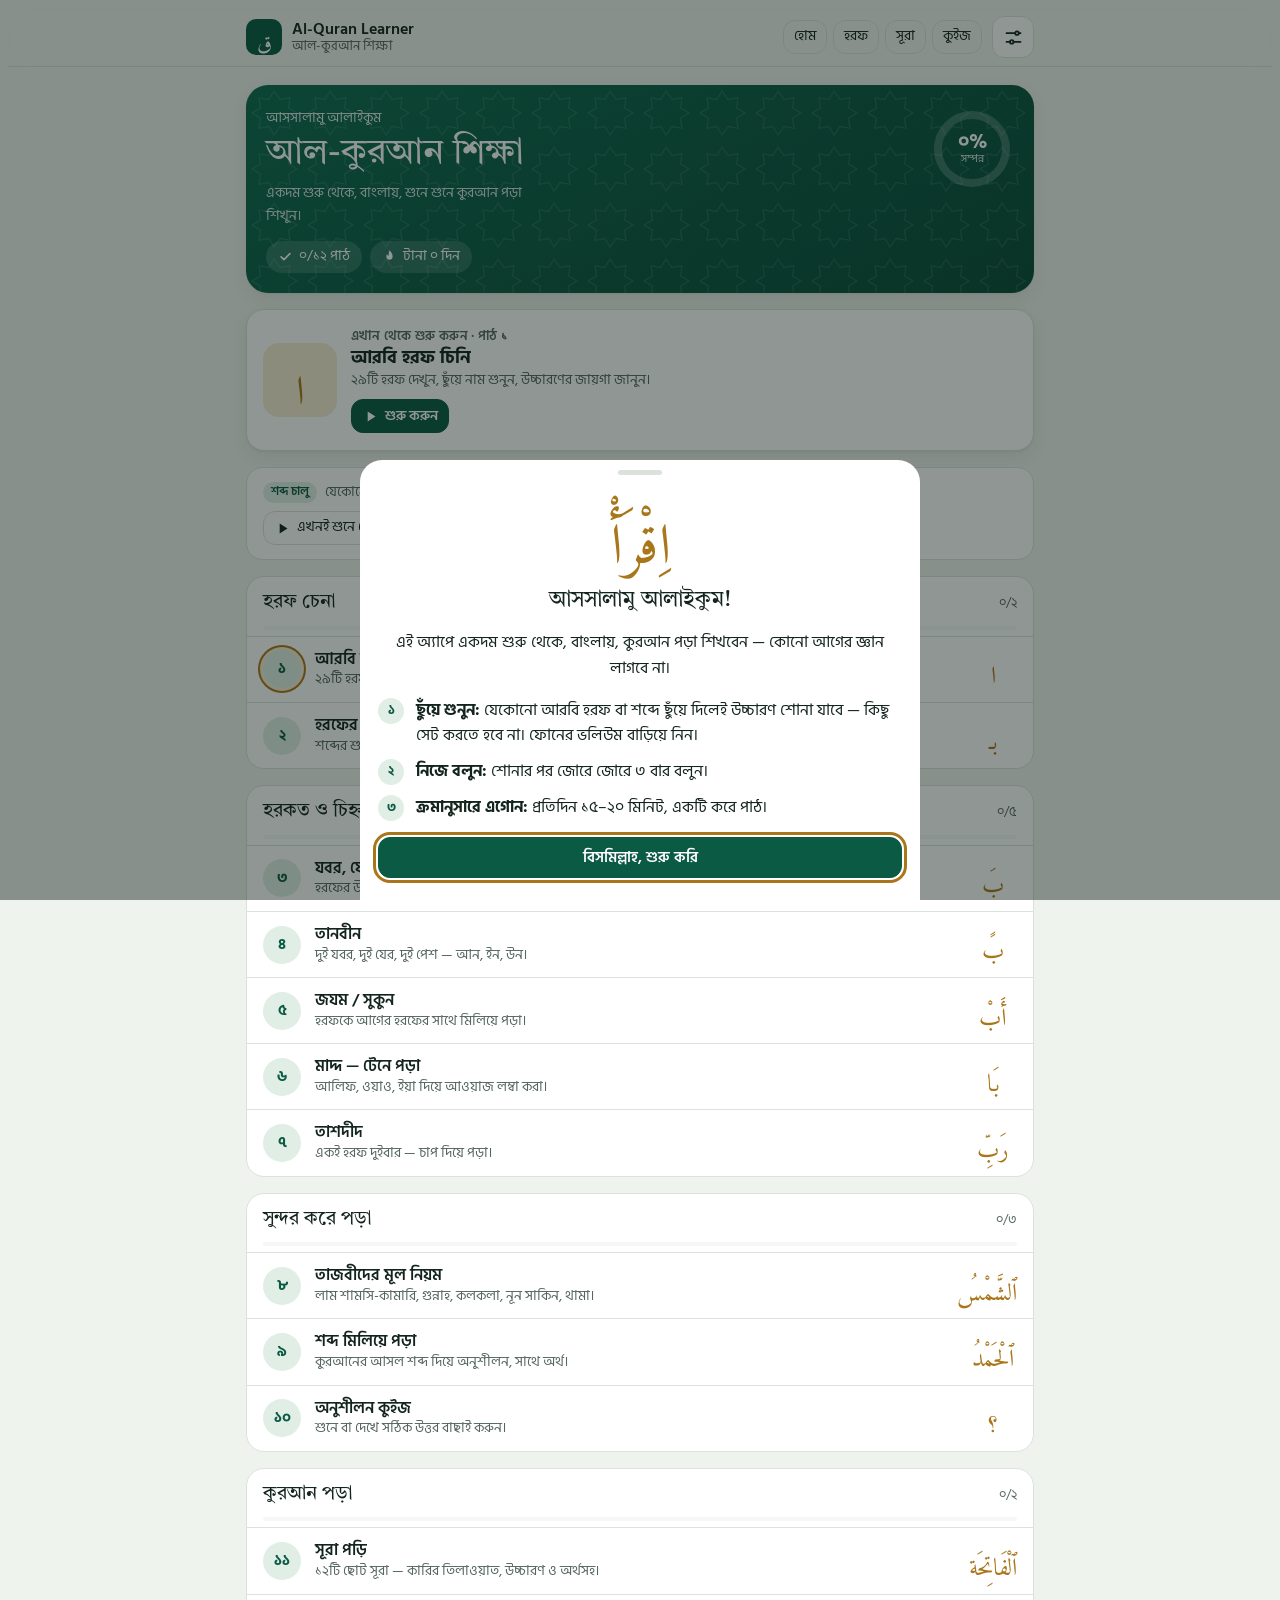
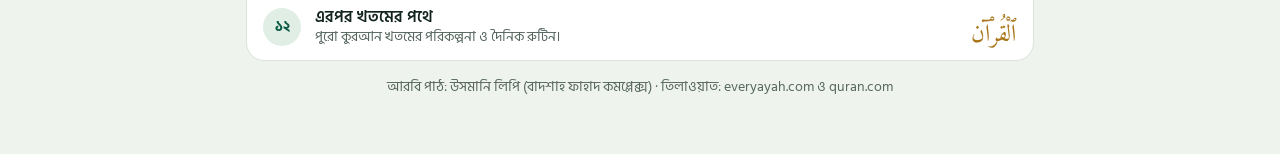
==== commit be04cffa: "Play built-in voice clips so audio works without any setup Letters, harakat, words and ayahs now pla" ====
--- a/al-quran-learner/index.html
+++ b/al-quran-learner/index.html
@@ -419,7 +419,8 @@
 const tip = html => `<div class="tip">${I.bulb}<div>${html}</div></div>`;
 
 /* ---------- settings ---------- */
-const S = Object.assign({slow:true,size:'m',qari:'husary',ucc:true,mean:true,rep:1}, store('aql-set')||{});
+const S = Object.assign({slow:true,size:'m',qari:'husary',ucc:true,mean:true,rep:1,voice:'app'}, store('aql-set')||{});
+const REMOTE = true; // real qari recordings are reachable only on our own hosting
 if(store('aql-slow')===false && !store('aql-set')) S.slow=false;
 const saveS = () => store('aql-set',S);
 const SIZES = {s:.9,m:1,l:1.2,xl:1.4};
@@ -454,8 +455,7 @@
 }
 function speak(text, el){
   return new Promise(res=>{
-    if(!TTS.ok){ toast('এই ব্রাউজারে শব্দ বলার সুবিধা নেই। Chrome বা Edge ব্যবহার করুন।',4000); return res(false); }
-    if(!TTS.voice && !TTS.warned){ TTS.warned=true; toast('আরবি ভয়েস পাওয়া যায়নি — সেটিংসে নির্দেশনা দেখুন।',4000); }
+    if(!TTS.ok){ toast('শব্দ চালানো যায়নি — ইন্টারনেট সংযোগ দেখে পেজটি আবার খুলুন।',4000); return res(false); }
     speechSynthesis.cancel();
     const u = new SpeechSynthesisUtterance(cleanAr(text));
     u.lang = TTS.voice ? TTS.voice.lang : 'ar-SA';
@@ -473,7 +473,7 @@
 const player = new Audio(); player.preload='auto';
 const SRC = {ayah:null, word:null};
 let finishAudio = null;
-function playAudio(url, kind, el){
+function playAudio(url, kind, el, rateV){
   return new Promise(res=>{
     if(SRC[kind]===false) return res(false);
     let settled=false;
@@ -484,25 +484,64 @@
     player.onended=()=>{ SRC[kind]=true; done(true); };
     player.onerror=fail;
     el&&el.classList.add('speaking');
-    player.src=url;
+    player.src=url; player.playbackRate = rateV||1;
     const p=player.play(); if(p) p.then(()=>{SRC[kind]=true}).catch(e=>{ if(e&&e.name==='AbortError') return; fail(); });
   });
 }
+/* ---------- built-in voice clips (always work, no setup) ---------- */
+function fnv(s){ let h=0x811c9dc5; for(const ch of s){ h^=ch.codePointAt(0); h=Math.imul(h,0x01000193)>>>0; } return h.toString(16).padStart(8,'0'); }
+const clipKey = t => fnv(cleanAr(t));
+const CLIPS = {}, packs = {};
+function loadPack(name){
+  if(!packs[name]) packs[name] = fetch(`audio/${name}.json`).then(r=>{ if(!r.ok) throw new Error(r.status); return r.json(); })
+    .then(o=>{ Object.assign(CLIPS,o); return true; }).catch(()=>{ packs[name]=null; return false; });
+  return packs[name];
+}
+loadPack('core');
+let actx=null, stopClip=null;
+function audioCtx(){ const C=window.AudioContext||window.webkitAudioContext; if(!C) return null; if(!actx) actx=new C(); if(actx.state==='suspended') actx.resume(); return actx; }
+async function playBuffer(b64, el){
+  const c=audioCtx(); if(!c) return false;
+  const bin=atob(b64), u8=new Uint8Array(bin.length); for(let i=0;i<bin.length;i++) u8[i]=bin.charCodeAt(i);
+  let buf; try{ buf=await new Promise((res,rej)=>c.decodeAudioData(u8.buffer,res,rej)); }catch(e){ return false; }
+  return new Promise(res=>{
+    const s=c.createBufferSource(); s.buffer=buf; s.playbackRate.value=S.slow?0.85:1; s.connect(c.destination);
+    let done=false; const fin=v=>{ if(done) return; done=true; stopClip=null; el&&el.classList.remove('speaking'); res(v); };
+    s.onended=()=>fin(true); stopClip=()=>{ try{s.stop()}catch(e){} fin(null); };
+    el&&el.classList.add('speaking'); s.start();
+  });
+}
+async function playClip(text, el, pack){
+  const run=TTS.run;
+  if(!CLIPS[clipKey(text)]) await loadPack(pack||'core');
+  const b64=CLIPS[clipKey(text)]; if(!b64) return false;
+  if(run!==TTS.run) return null;
+  const r = await playAudio('data:audio/mpeg;base64,'+b64,'clip',el,S.slow?0.85:1);
+  if(r!==false || run!==TTS.run) return r;
+  return playBuffer(b64, el);
+}
+async function sayText(text, el, pack){
+  if(S.voice==='device' && TTS.ok && TTS.voice) return speak(text, el);
+  const run=TTS.run;
+  const r = await playClip(text, el, pack);
+  if(r===false && run===TTS.run) return speak(text, el);
+  return r;
+}
 async function sayAyah(n,a,el){
   const run=TTS.run;
-  const r = await playAudio(`https://everyayah.com/data/${QARI[S.qari].p}/${pad3(n)}${pad3(a)}.mp3`,'ayah',el);
-  if(r===false && run===TTS.run) await speak(SURAH_DATA[n].v[a-1][0], el);
+  if(REMOTE){ const r = await playAudio(`https://everyayah.com/data/${QARI[S.qari].p}/${pad3(n)}${pad3(a)}.mp3`,'ayah',el); if(r!==false || run!==TTS.run) return; }
+  await sayText(SURAH_DATA[n].v[a-1][0], el, 'surah');
 }
 async function sayWord(n,a,w,text,el){
   const run=TTS.run;
-  const r = await playAudio(`https://audio.qurancdn.com/wbw/${pad3(n)}_${pad3(a)}_${pad3(w)}.mp3`,'word',el);
-  if(r===false && run===TTS.run) await speak(text, el);
+  if(REMOTE){ const r = await playAudio(`https://audio.qurancdn.com/wbw/${pad3(n)}_${pad3(a)}_${pad3(w)}.mp3`,'word',el); if(r!==false || run!==TTS.run) return; }
+  await sayText(text, el, 'surah');
 }
 function stopAll(){
   TTS.run++;
   if(TTS.ok) speechSynthesis.cancel();
   try{ player.pause(); }catch(e){}
-  finishAudio && finishAudio();
+  finishAudio && finishAudio(); stopClip && stopClip();
   document.querySelectorAll('.speaking,.playing').forEach(e=>e.classList.remove('speaking','playing'));
   $('#stopFab').hidden=true;
 }
@@ -514,7 +553,7 @@
   if(el.closest('.hidden-read')) el.classList.add('revealed');
   stopAll(); markActive();
   if(el.dataset.w){ const [n,a,w]=el.dataset.w.split(':').map(Number); sayWord(n,a,w,el.textContent,el); }
-  else speak(el.dataset.say, el);
+  else sayText(el.dataset.say, el);
 });
 
 /* ---------- progress & streak ---------- */
@@ -541,19 +580,12 @@
 document.addEventListener('keydown',e=>{ if(e.key==='Escape') closeSheet(); });
 
 function renderVoiceStatus(el){
-  if(TTS.ok && TTS.voice){
-    el.innerHTML = `<div class="note"><div class="row"><span class="badge g">আরবি ভয়েস চালু</span><span class="small">${esc(TTS.voice.name)}</span></div>
-      <div class="row"><button class="btn sm" data-say="بِسْمِ اللّٰهِ">${I.play} পরীক্ষা করুন <span class="ar">بِسْمِ اللّٰهِ</span></button></div>
-      <p class="small">হরফ ও অনুশীলনের শব্দ ডিভাইসের আরবি ভয়েসে শোনানো হয়। সূরাগুলোতে ইন্টারনেট থাকলে কারির আসল তিলাওয়াত বাজে।</p></div>`;
-  } else {
-    el.innerHTML = `<div class="note warn"><h3>হরফের শব্দ শুনতে আরবি ভয়েস চালু করুন</h3>
-      <p style="font-size:14.5px">এক মিনিটের কাজ — একবার করলেই হবে:</p>
-      <details><summary>কীভাবে চালু করবেন</summary><ul style="margin-top:6px">
-      <li><b>Android:</b> Settings → Accessibility (বা System) → Text-to-speech → Speech Services by Google → ⚙ → Install voice data → <b>Arabic</b>। তারপর <b>Chrome</b>-এ খুলুন।</li>
-      <li><b>iPhone:</b> Settings → Accessibility → Spoken Content → Voices → <b>Arabic</b> ডাউনলোড করুন।</li>
-      <li><b>কম্পিউটার:</b> <b>Microsoft Edge</b>-এ খুললে সাধারণত আগে থেকেই থাকে। অথবা Windows Settings → Time &amp; Language → Speech → Add voices → Arabic।</li></ul></details>
-      <div class="row"><button class="btn sm" data-say="بِسْمِ اللّٰهِ">${I.play} পরীক্ষা করুন</button></div></div>`;
-  }
+  const hasDev = TTS.ok && TTS.voice;
+  el.innerHTML = `<div class="set-row">
+    <label class="radio"><input type="radio" name="voice" value="app" ${S.voice!=='device'?'checked':''}><span><div>অ্যাপের নিজস্ব কণ্ঠ</div><div class="small">সব ফোন ও কম্পিউটারে সরাসরি চলে, কিছু সেট করতে হয় না</div></span></label>
+    <label class="radio"><input type="radio" name="voice" value="device" ${S.voice==='device'?'checked':''} ${hasDev?'':'disabled'}><span><div>ডিভাইসের আরবি ভয়েস</div><div class="small">${hasDev?'পাওয়া গেছে: '+esc(TTS.voice.name)+' — কিছু ফোনে আরও স্বাভাবিক শোনায়':'এই ডিভাইসে পাওয়া যায়নি'}</div></span></label>
+    <button class="btn sm" data-say="بِسْمِ اللّٰهِ" style="align-self:flex-start">${I.play} পরীক্ষা করুন <span class="ar">بِسْمِ اللّٰهِ</span></button></div>`;
+  el.querySelectorAll('input[name=voice]').forEach(r=>r.onchange=()=>{ S.voice=r.value; saveS(); });
 }
 function segHTML(name, opts, cur){ return `<div class="seg" role="group">${opts.map(([v,l])=>`<button data-set="${name}" data-v="${v}" aria-pressed="${String(cur)===String(v)}">${l}</button>`).join('')}</div>`; }
 function bindSeg(root, onChange){
@@ -567,8 +599,8 @@
    <div class="set-row"><b>পড়ার গতি</b>${segHTML('slow',[[true,'ধীরে'],[false,'স্বাভাবিক']],S.slow)}</div>
    <div class="set-row"><b>আরবি লেখার আকার</b>${segHTML('size',[['s','ছোট'],['m','মাঝারি'],['l','বড়'],['xl','অনেক বড়']],S.size)}
      <div class="ar" style="font-size:calc(34px * var(--arS));text-align:center;line-height:1.8">ٱلۡحَمۡدُ لِلَّهِ رَبِّ ٱلۡعَٰلَمِينَ</div></div>
-   <div class="set-row"><b>সূরার কারি</b>${Object.entries(QARI).map(([k,q])=>`<label class="radio"><input type="radio" name="qari" value="${k}" ${S.qari===k?'checked':''}><span><div>${q.n}</div><div class="small">${q.d}</div></span></label>`).join('')}</div>
-   <div class="set-row"><b>আরবি ভয়েস</b><div data-voice-status></div></div>
+   ${REMOTE?`<div class="set-row"><b>সূরার কারি</b>${Object.entries(QARI).map(([k,q])=>`<label class="radio"><input type="radio" name="qari" value="${k}" ${S.qari===k?'checked':''}><span><div>${q.n}</div><div class="small">${q.d}</div></span></label>`).join('')}</div>`:''}
+   <div class="set-row"><b>হরফ ও শব্দের কণ্ঠ</b><div data-voice-status></div></div>
    <div class="set-row"><b>অগ্রগতি</b><div class="row"><button class="btn sm" id="resetBtn">সব অগ্রগতি মুছুন</button><span class="small" id="resetMsg"></span></div></div>
    <button class="btn primary" data-close>ঠিক আছে</button>`, sh=>{
     bindSeg(sh);
@@ -588,7 +620,7 @@
    <h2 style="text-align:center">আসসালামু আলাইকুম!</h2>
    <p style="text-align:center">এই অ্যাপে একদম শুরু থেকে, বাংলায়, কুরআন পড়া শিখবেন — কোনো আগের জ্ঞান লাগবে না।</p>
    <ul class="checklist">
-    <li><span class="n">১</span><span><b>ছুঁয়ে শুনুন:</b> যেকোনো আরবি হরফ বা শব্দে ছুঁয়ে দিলে উচ্চারণ শোনা যাবে।</span></li>
+    <li><span class="n">১</span><span><b>ছুঁয়ে শুনুন:</b> যেকোনো আরবি হরফ বা শব্দে ছুঁয়ে দিলেই উচ্চারণ শোনা যাবে — কিছু সেট করতে হবে না। ফোনের ভলিউম বাড়িয়ে নিন।</span></li>
     <li><span class="n">২</span><span><b>নিজে বলুন:</b> শোনার পর জোরে জোরে ৩ বার বলুন।</span></li>
     <li><span class="n">৩</span><span><b>ক্রমানুসারে এগোন:</b> প্রতিদিন ১৫–২০ মিনিট, একটি করে পাঠ।</span></li></ul>
    <button class="btn primary" data-close>বিসমিল্লাহ, শুরু করি</button></div>`);
@@ -624,7 +656,7 @@
   </section>`;
   if(nx){ html += `<a class="continue" href="#${nx.id}"><span class="ar-big">${nx.ar.split(' ')[0]}</span><span><div class="eyebrow">${n?'চালিয়ে যান':'এখান থেকে শুরু করুন'} · পাঠ ${bnNum(LESSONS.indexOf(nx)+1)}</div><div class="t">${nx.t}</div><div class="small">${nx.d}</div><span class="btn primary sm go">${I.play} ${n?'চালিয়ে যান':'শুরু করুন'}</span></span></a>`; }
   else { html += `<div class="note"><h3>আলহামদুলিল্লাহ! সব পাঠ সম্পন্ন।</h3><p class="small">এখন প্রতিদিন সূরাগুলো পড়ুন আর খতমের পরিকল্পনা মেনে কুরআন শরীফ পড়া শুরু করুন।</p></div>`; }
-  html += `<div data-voice-status></div>`;
+  html += `<div class="note"><div class="row"><span class="badge g">শব্দ চালু</span><span class="small">যেকোনো আরবি হরফ বা শব্দে চাপ দিলেই উচ্চারণ শুনবেন। ফোনের ভলিউম বাড়িয়ে নিন।</span></div><div class="row"><button class="btn sm" data-say="بِسْمِ اللّٰهِ">${I.play} এখনই শুনে দেখুন <span class="ar">بِسْمِ اللّٰهِ</span></button></div></div>`;
   PARTS.forEach((p,pi)=>{
     const ls=LESSONS.filter(l=>l.p===pi), dn=ls.filter(l=>DONE.has(l.id)).length;
     html += `<section class="part"><div class="part-h"><h2>${p}</h2><span class="cnt">${bnNum(dn)}/${bnNum(ls.length)}</span></div><div class="part-bar"><i style="width:${dn/ls.length*100}%"></i></div>`;
@@ -634,7 +666,6 @@
   });
   html += `<p class="small" style="text-align:center">আরবি পাঠ: উসমানি লিপি (বাদশাহ ফাহাদ কমপ্লেক্স) · তিলাওয়াত: everyayah.com ও quran.com</p></div>`;
   app.innerHTML = html;
-  document.querySelectorAll('[data-voice-status]').forEach(renderVoiceStatus);
 }
 
 function lessonShell(id, lead, body){
@@ -702,7 +733,7 @@
 }
 function playControls(){ return `<div class="row"><button class="btn primary" id="playAll">${I.play} সবগুলো ক্রমানুসারে শুনুন</button><span class="small">বাম পাশের হরফে চাপলে শুধু সেই সারি শোনা যাবে</span></div>`; }
 function bindPlay(){
-  const playList = tiles => sequence(async alive=>{ for(const el of tiles){ if(!alive()) return; el.scrollIntoView({block:'nearest',behavior:'smooth'}); await speak(el.dataset.say, el); } });
+  const playList = tiles => sequence(async alive=>{ for(const el of tiles){ if(!alive()) return; el.scrollIntoView({block:'nearest',behavior:'smooth'}); await sayText(el.dataset.say, el); } });
   $('#playAll').onclick = ()=>playList([...app.querySelectorAll('.syl-list .tile')]);
   app.querySelectorAll('[data-rowplay]').forEach(h=>h.onclick=()=>playList([...h.parentElement.querySelectorAll('.tile')]));
 }
@@ -842,7 +873,7 @@
      <div class="q-prompt"><p style="font-weight:600">${title}</p>${cur.prompt?`<div class="a" lang="ar">${cur.prompt}</div>`:''}
      <button class="btn sm" data-say="${cur.say}">${I.play} ${mode==='hear'?'আবার শুনুন':'শুনুন'}</button></div>
      <div class="q-opts">${cur.opts.map(o=>`<button class="q-opt" data-opt="${esc(o)}">${cur.arOpt?`<span class="ar">${o}</span>`:o}</button>`).join('')}</div>`;
-    if(mode==='hear') setTimeout(()=>speak(cur.say),250);
+    if(mode==='hear') setTimeout(()=>sayText(cur.say),250);
   }
   function next(){ cur=makeQ(); answered=false; render(); }
   app.innerHTML = lessonShell('l10','প্রতিবার ১০টি প্রশ্ন। ভুল হলে সমস্যা নেই — সঠিক উত্তর দেখিয়ে দেওয়া হবে।',
@@ -858,7 +889,7 @@
     const ok=b.dataset.opt===cur.ans; if(ok) score++;
     app.querySelectorAll('.q-opt').forEach(x=>{ if(x.dataset.opt===cur.ans) x.classList.add('right'); });
     if(!ok) b.classList.add('wrong');
-    markActive(); speak(cur.say);
+    markActive(); sayText(cur.say);
     setTimeout(()=>{q++;next()}, ok?900:1800);
   });
   setMode('see');
@@ -872,6 +903,7 @@
 }
 function surahView(n){
   const s=SURAH_DATA[n]; if(!s){ location.hash='l11'; return; }
+  loadPack('surah');
   const i = SURAH_ORDER.indexOf(n), nx = SURAH_ORDER[i+1], pv = SURAH_ORDER[i-1];
   app.innerHTML = `<div class="stack ${S.ucc?'':'no-ucc'} ${S.mean?'':'no-mean'}" id="sv">
    <div class="s-head"><div class="arname">سُورَةُ ${s.ar}</div><h1>${SURAH_BN[n]}</h1><p class="small">${s.bn} · সূরা নং ${bnNum(n)} · ${bnNum(s.v.length)} আয়াত · ${SURAH_NOTE[n]}</p></div>
@@ -880,7 +912,7 @@
      <a class="btn" href="https://quran.com/${n}" target="_blank" rel="noopener">${I.ext} quran.com</a></div>
     <div class="ctrl-row"><span>প্রতি আয়াত</span>${segHTML('rep',[[1,'১ বার'],[3,'৩ বার'],[5,'৫ বার']],S.rep)}</div>
     <div class="ctrl-row"><label class="tg"><input type="checkbox" id="tUcc" ${S.ucc?'checked':''}> বাংলা উচ্চারণ</label><label class="tg"><input type="checkbox" id="tMean" ${S.mean?'checked':''}> বাংলা অর্থ</label></div>
-    <p class="small">কারি: ${QARI[S.qari].n} · শব্দে ছুঁয়ে আলাদা করে শুনুন · মুখস্থ করতে “৩ বার” বেছে নিন</p>
+    <p class="small">${REMOTE?`কারি: ${QARI[S.qari].n} · `:''}শব্দে ছুঁয়ে আলাদা করে শুনুন · মুখস্থ করতে “৩ বার” বেছে নিন</p>
    </div>
    ${n!==1?`<div class="bism" id="bism" lang="ar">${SURAH_DATA[1].v[0][0]}</div>`:''}
    ${s.v.map((v,k)=>`<article class="ayah" data-ay="${k}">
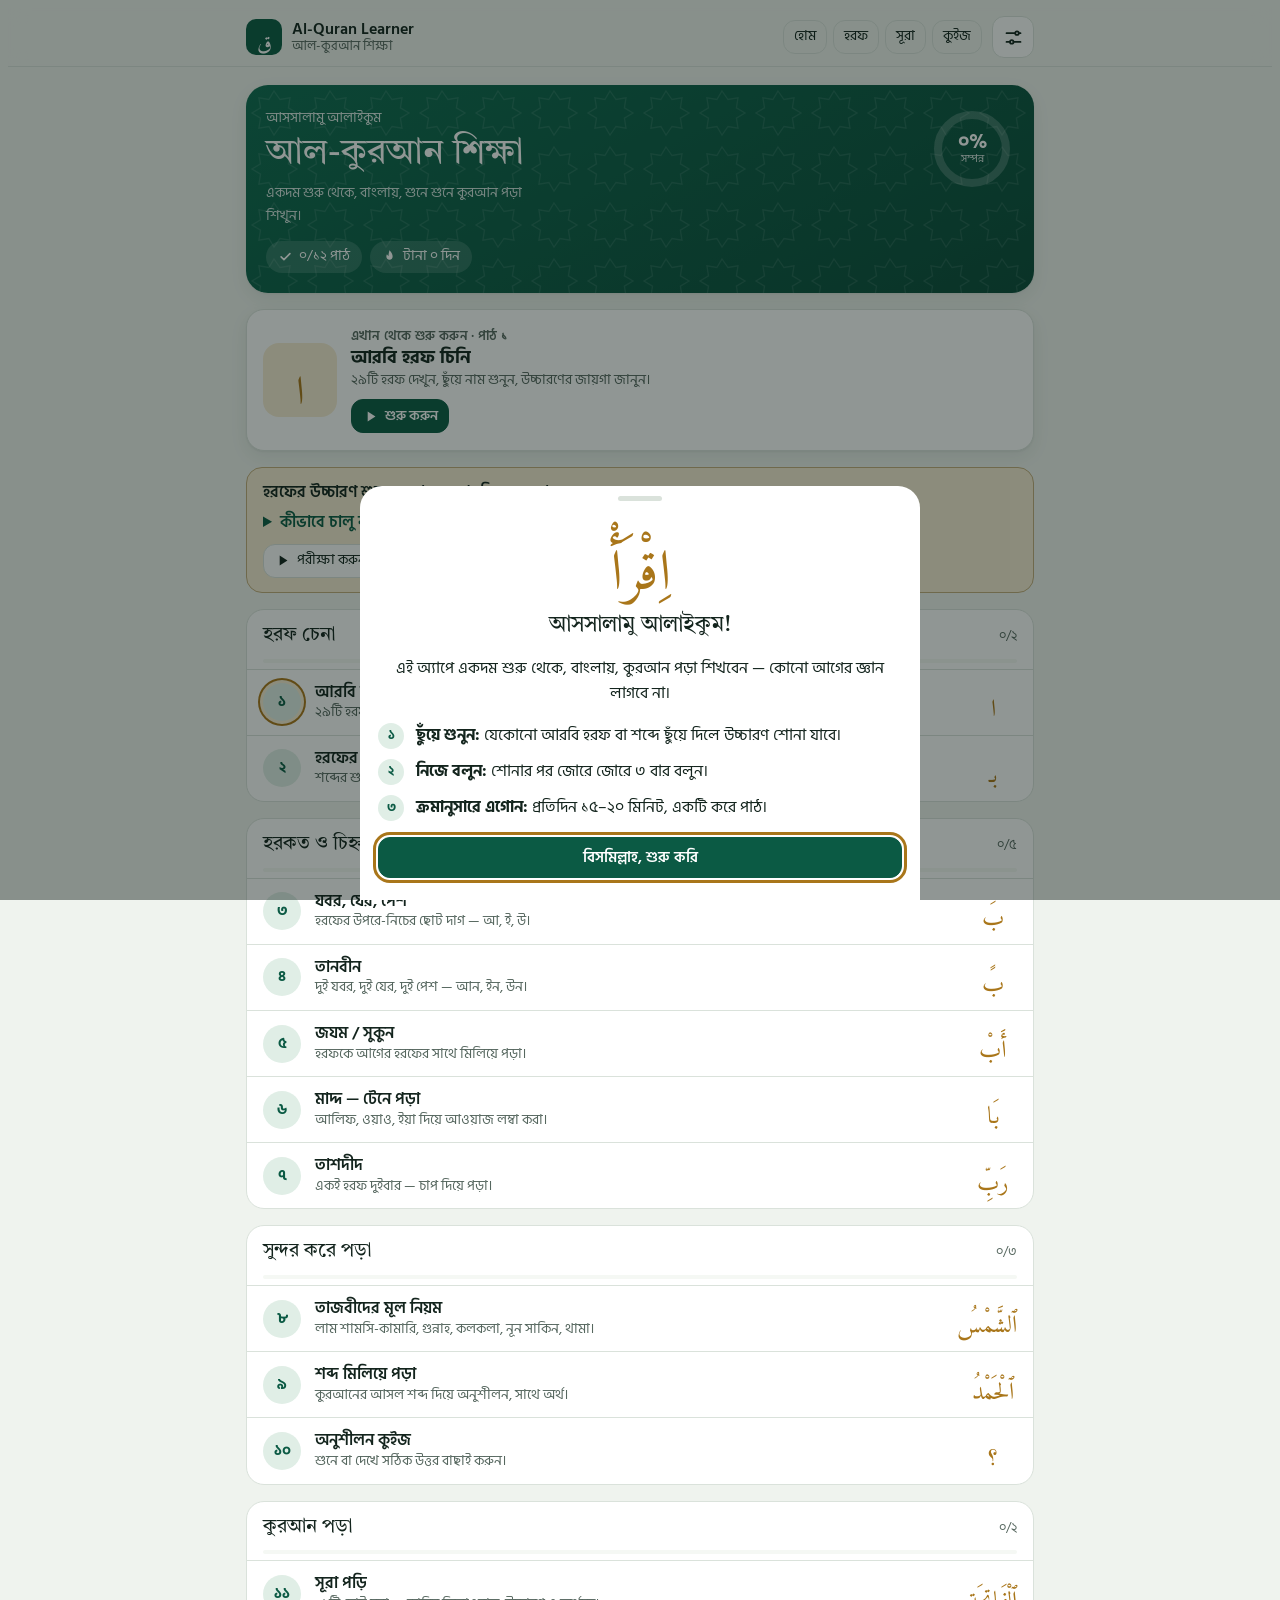
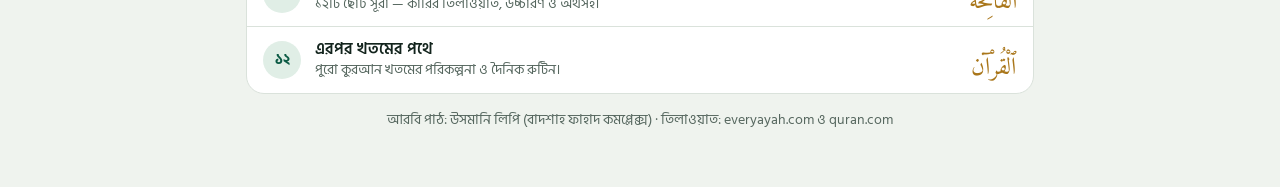
==== commit 01e553e4: "Remove synthesized voice clips; recite Quran only with a qari The espeak-ng clips mispronounced lett" ====
--- a/al-quran-learner/index.html
+++ b/al-quran-learner/index.html
@@ -419,7 +419,7 @@
 const tip = html => `<div class="tip">${I.bulb}<div>${html}</div></div>`;
 
 /* ---------- settings ---------- */
-const S = Object.assign({slow:true,size:'m',qari:'husary',ucc:true,mean:true,rep:1,voice:'app'}, store('aql-set')||{});
+const S = Object.assign({slow:true,size:'m',qari:'husary',ucc:true,mean:true,rep:1}, store('aql-set')||{});
 const REMOTE = true; // real qari recordings are reachable only on our own hosting
 if(store('aql-slow')===false && !store('aql-set')) S.slow=false;
 const saveS = () => store('aql-set',S);
@@ -488,60 +488,29 @@
     const p=player.play(); if(p) p.then(()=>{SRC[kind]=true}).catch(e=>{ if(e&&e.name==='AbortError') return; fail(); });
   });
 }
-/* ---------- built-in voice clips (always work, no setup) ---------- */
-function fnv(s){ let h=0x811c9dc5; for(const ch of s){ h^=ch.codePointAt(0); h=Math.imul(h,0x01000193)>>>0; } return h.toString(16).padStart(8,'0'); }
-const clipKey = t => fnv(cleanAr(t));
-const CLIPS = {}, packs = {};
-function loadPack(name){
-  if(!packs[name]) packs[name] = fetch(`audio/${name}.json`).then(r=>{ if(!r.ok) throw new Error(r.status); return r.json(); })
-    .then(o=>{ Object.assign(CLIPS,o); return true; }).catch(()=>{ packs[name]=null; return false; });
-  return packs[name];
-}
-loadPack('core');
-let actx=null, stopClip=null;
-function audioCtx(){ const C=window.AudioContext||window.webkitAudioContext; if(!C) return null; if(!actx) actx=new C(); if(actx.state==='suspended') actx.resume(); return actx; }
-async function playBuffer(b64, el){
-  const c=audioCtx(); if(!c) return false;
-  const bin=atob(b64), u8=new Uint8Array(bin.length); for(let i=0;i<bin.length;i++) u8[i]=bin.charCodeAt(i);
-  let buf; try{ buf=await new Promise((res,rej)=>c.decodeAudioData(u8.buffer,res,rej)); }catch(e){ return false; }
-  return new Promise(res=>{
-    const s=c.createBufferSource(); s.buffer=buf; s.playbackRate.value=S.slow?0.85:1; s.connect(c.destination);
-    let done=false; const fin=v=>{ if(done) return; done=true; stopClip=null; el&&el.classList.remove('speaking'); res(v); };
-    s.onended=()=>fin(true); stopClip=()=>{ try{s.stop()}catch(e){} fin(null); };
-    el&&el.classList.add('speaking'); s.start();
-  });
-}
-async function playClip(text, el, pack){
-  const run=TTS.run;
-  if(!CLIPS[clipKey(text)]) await loadPack(pack||'core');
-  const b64=CLIPS[clipKey(text)]; if(!b64) return false;
-  if(run!==TTS.run) return null;
-  const r = await playAudio('data:audio/mpeg;base64,'+b64,'clip',el,S.slow?0.85:1);
-  if(r!==false || run!==TTS.run) return r;
-  return playBuffer(b64, el);
-}
-async function sayText(text, el, pack){
-  if(S.voice==='device' && TTS.ok && TTS.voice) return speak(text, el);
-  const run=TTS.run;
-  const r = await playClip(text, el, pack);
-  if(r===false && run===TTS.run) return speak(text, el);
-  return r;
-}
+/* ---------- device voice for letters; qari recordings for Quran ---------- */
+let noVoiceShown=false;
+async function sayText(text, el){
+  if(TTS.ok && TTS.voice) return speak(text, el);
+  if(!noVoiceShown){ noVoiceShown=true; toast('এই ডিভাইসে আরবি ভয়েস পাওয়া যায়নি — হোম পেজের নির্দেশনা দেখুন।',4500); }
+  return false;
+}
+const QURAN_ONLY_MSG = 'কুরআনের আয়াত শুধু কারির কণ্ঠে শোনানো হয় — উপরের quran.com বাটনে চাপ দিন।';
 async function sayAyah(n,a,el){
   const run=TTS.run;
   if(REMOTE){ const r = await playAudio(`https://everyayah.com/data/${QARI[S.qari].p}/${pad3(n)}${pad3(a)}.mp3`,'ayah',el); if(r!==false || run!==TTS.run) return; }
-  await sayText(SURAH_DATA[n].v[a-1][0], el, 'surah');
+  if(run===TTS.run) toast(QURAN_ONLY_MSG,4500);
 }
 async function sayWord(n,a,w,text,el){
   const run=TTS.run;
   if(REMOTE){ const r = await playAudio(`https://audio.qurancdn.com/wbw/${pad3(n)}_${pad3(a)}_${pad3(w)}.mp3`,'word',el); if(r!==false || run!==TTS.run) return; }
-  await sayText(text, el, 'surah');
+  if(run===TTS.run) toast(QURAN_ONLY_MSG,4500);
 }
 function stopAll(){
   TTS.run++;
   if(TTS.ok) speechSynthesis.cancel();
   try{ player.pause(); }catch(e){}
-  finishAudio && finishAudio(); stopClip && stopClip();
+  finishAudio && finishAudio();
   document.querySelectorAll('.speaking,.playing').forEach(e=>e.classList.remove('speaking','playing'));
   $('#stopFab').hidden=true;
 }
@@ -580,12 +549,18 @@
 document.addEventListener('keydown',e=>{ if(e.key==='Escape') closeSheet(); });
 
 function renderVoiceStatus(el){
-  const hasDev = TTS.ok && TTS.voice;
-  el.innerHTML = `<div class="set-row">
-    <label class="radio"><input type="radio" name="voice" value="app" ${S.voice!=='device'?'checked':''}><span><div>অ্যাপের নিজস্ব কণ্ঠ</div><div class="small">সব ফোন ও কম্পিউটারে সরাসরি চলে, কিছু সেট করতে হয় না</div></span></label>
-    <label class="radio"><input type="radio" name="voice" value="device" ${S.voice==='device'?'checked':''} ${hasDev?'':'disabled'}><span><div>ডিভাইসের আরবি ভয়েস</div><div class="small">${hasDev?'পাওয়া গেছে: '+esc(TTS.voice.name)+' — কিছু ফোনে আরও স্বাভাবিক শোনায়':'এই ডিভাইসে পাওয়া যায়নি'}</div></span></label>
-    <button class="btn sm" data-say="بِسْمِ اللّٰهِ" style="align-self:flex-start">${I.play} পরীক্ষা করুন <span class="ar">بِسْمِ اللّٰهِ</span></button></div>`;
-  el.querySelectorAll('input[name=voice]').forEach(r=>r.onchange=()=>{ S.voice=r.value; saveS(); });
+  if(TTS.ok && TTS.voice){
+    el.innerHTML = `<div class="note"><div class="row"><span class="badge g">আরবি ভয়েস চালু</span><span class="small">${esc(TTS.voice.name)}</span></div>
+      <div class="row"><button class="btn sm" data-say="بِسْمِ اللّٰهِ">${I.play} পরীক্ষা করুন <span class="ar">بِسْمِ اللّٰهِ</span></button></div>
+      <p class="small">হরফ ও হরকতের উচ্চারণ ডিভাইসের আরবি ভয়েসে শোনানো হয়। কুরআনের আয়াত শুধু কারির কণ্ঠে শোনানো হয়।</p></div>`;
+  } else {
+    el.innerHTML = `<div class="note warn"><h3>হরফের উচ্চারণ শুনতে ফোনের আরবি ভয়েস চালু করুন</h3>
+      <details><summary>কীভাবে চালু করবেন</summary><ul style="margin-top:6px">
+      <li><b>Android:</b> Settings → Accessibility (বা System) → Text-to-speech → Speech Services by Google → ⚙ → Install voice data → <b>Arabic</b>। তারপর <b>Chrome</b>-এ খুলুন।</li>
+      <li><b>iPhone:</b> Settings → Accessibility → Spoken Content → Voices → <b>Arabic</b> ডাউনলোড করুন।</li>
+      <li><b>কম্পিউটার:</b> <b>Microsoft Edge</b>-এ খুললে সাধারণত আগে থেকেই থাকে।</li></ul></details>
+      <div class="row"><button class="btn sm" data-say="بِسْمِ اللّٰهِ">${I.play} পরীক্ষা করুন</button></div></div>`;
+  }
 }
 function segHTML(name, opts, cur){ return `<div class="seg" role="group">${opts.map(([v,l])=>`<button data-set="${name}" data-v="${v}" aria-pressed="${String(cur)===String(v)}">${l}</button>`).join('')}</div>`; }
 function bindSeg(root, onChange){
@@ -600,7 +575,7 @@
    <div class="set-row"><b>আরবি লেখার আকার</b>${segHTML('size',[['s','ছোট'],['m','মাঝারি'],['l','বড়'],['xl','অনেক বড়']],S.size)}
      <div class="ar" style="font-size:calc(34px * var(--arS));text-align:center;line-height:1.8">ٱلۡحَمۡدُ لِلَّهِ رَبِّ ٱلۡعَٰلَمِينَ</div></div>
    ${REMOTE?`<div class="set-row"><b>সূরার কারি</b>${Object.entries(QARI).map(([k,q])=>`<label class="radio"><input type="radio" name="qari" value="${k}" ${S.qari===k?'checked':''}><span><div>${q.n}</div><div class="small">${q.d}</div></span></label>`).join('')}</div>`:''}
-   <div class="set-row"><b>হরফ ও শব্দের কণ্ঠ</b><div data-voice-status></div></div>
+   <div class="set-row"><b>আরবি ভয়েস</b><div data-voice-status></div></div>
    <div class="set-row"><b>অগ্রগতি</b><div class="row"><button class="btn sm" id="resetBtn">সব অগ্রগতি মুছুন</button><span class="small" id="resetMsg"></span></div></div>
    <button class="btn primary" data-close>ঠিক আছে</button>`, sh=>{
     bindSeg(sh);
@@ -620,7 +595,7 @@
    <h2 style="text-align:center">আসসালামু আলাইকুম!</h2>
    <p style="text-align:center">এই অ্যাপে একদম শুরু থেকে, বাংলায়, কুরআন পড়া শিখবেন — কোনো আগের জ্ঞান লাগবে না।</p>
    <ul class="checklist">
-    <li><span class="n">১</span><span><b>ছুঁয়ে শুনুন:</b> যেকোনো আরবি হরফ বা শব্দে ছুঁয়ে দিলেই উচ্চারণ শোনা যাবে — কিছু সেট করতে হবে না। ফোনের ভলিউম বাড়িয়ে নিন।</span></li>
+    <li><span class="n">১</span><span><b>ছুঁয়ে শুনুন:</b> যেকোনো আরবি হরফ বা শব্দে ছুঁয়ে দিলে উচ্চারণ শোনা যাবে।</span></li>
     <li><span class="n">২</span><span><b>নিজে বলুন:</b> শোনার পর জোরে জোরে ৩ বার বলুন।</span></li>
     <li><span class="n">৩</span><span><b>ক্রমানুসারে এগোন:</b> প্রতিদিন ১৫–২০ মিনিট, একটি করে পাঠ।</span></li></ul>
    <button class="btn primary" data-close>বিসমিল্লাহ, শুরু করি</button></div>`);
@@ -656,7 +631,7 @@
   </section>`;
   if(nx){ html += `<a class="continue" href="#${nx.id}"><span class="ar-big">${nx.ar.split(' ')[0]}</span><span><div class="eyebrow">${n?'চালিয়ে যান':'এখান থেকে শুরু করুন'} · পাঠ ${bnNum(LESSONS.indexOf(nx)+1)}</div><div class="t">${nx.t}</div><div class="small">${nx.d}</div><span class="btn primary sm go">${I.play} ${n?'চালিয়ে যান':'শুরু করুন'}</span></span></a>`; }
   else { html += `<div class="note"><h3>আলহামদুলিল্লাহ! সব পাঠ সম্পন্ন।</h3><p class="small">এখন প্রতিদিন সূরাগুলো পড়ুন আর খতমের পরিকল্পনা মেনে কুরআন শরীফ পড়া শুরু করুন।</p></div>`; }
-  html += `<div class="note"><div class="row"><span class="badge g">শব্দ চালু</span><span class="small">যেকোনো আরবি হরফ বা শব্দে চাপ দিলেই উচ্চারণ শুনবেন। ফোনের ভলিউম বাড়িয়ে নিন।</span></div><div class="row"><button class="btn sm" data-say="بِسْمِ اللّٰهِ">${I.play} এখনই শুনে দেখুন <span class="ar">بِسْمِ اللّٰهِ</span></button></div></div>`;
+  html += `<div data-voice-status></div>`;
   PARTS.forEach((p,pi)=>{
     const ls=LESSONS.filter(l=>l.p===pi), dn=ls.filter(l=>DONE.has(l.id)).length;
     html += `<section class="part"><div class="part-h"><h2>${p}</h2><span class="cnt">${bnNum(dn)}/${bnNum(ls.length)}</span></div><div class="part-bar"><i style="width:${dn/ls.length*100}%"></i></div>`;
@@ -666,6 +641,7 @@
   });
   html += `<p class="small" style="text-align:center">আরবি পাঠ: উসমানি লিপি (বাদশাহ ফাহাদ কমপ্লেক্স) · তিলাওয়াত: everyayah.com ও quran.com</p></div>`;
   app.innerHTML = html;
+  document.querySelectorAll('[data-voice-status]').forEach(renderVoiceStatus);
 }
 
 function lessonShell(id, lead, body){
@@ -903,7 +879,6 @@
 }
 function surahView(n){
   const s=SURAH_DATA[n]; if(!s){ location.hash='l11'; return; }
-  loadPack('surah');
   const i = SURAH_ORDER.indexOf(n), nx = SURAH_ORDER[i+1], pv = SURAH_ORDER[i-1];
   app.innerHTML = `<div class="stack ${S.ucc?'':'no-ucc'} ${S.mean?'':'no-mean'}" id="sv">
    <div class="s-head"><div class="arname">سُورَةُ ${s.ar}</div><h1>${SURAH_BN[n]}</h1><p class="small">${s.bn} · সূরা নং ${bnNum(n)} · ${bnNum(s.v.length)} আয়াত · ${SURAH_NOTE[n]}</p></div>
@@ -912,7 +887,7 @@
      <a class="btn" href="https://quran.com/${n}" target="_blank" rel="noopener">${I.ext} quran.com</a></div>
     <div class="ctrl-row"><span>প্রতি আয়াত</span>${segHTML('rep',[[1,'১ বার'],[3,'৩ বার'],[5,'৫ বার']],S.rep)}</div>
     <div class="ctrl-row"><label class="tg"><input type="checkbox" id="tUcc" ${S.ucc?'checked':''}> বাংলা উচ্চারণ</label><label class="tg"><input type="checkbox" id="tMean" ${S.mean?'checked':''}> বাংলা অর্থ</label></div>
-    <p class="small">${REMOTE?`কারি: ${QARI[S.qari].n} · `:''}শব্দে ছুঁয়ে আলাদা করে শুনুন · মুখস্থ করতে “৩ বার” বেছে নিন</p>
+    <p class="small">${REMOTE?`কারি: ${QARI[S.qari].n} · শব্দে ছুঁয়ে আলাদা করে শুনুন · মুখস্থ করতে “৩ বার” বেছে নিন`:'কুরআনের আয়াত যন্ত্রের কণ্ঠে পড়ালে তাজবীদ ভুল হয়, তাই এখানে শুধু কারির তিলাওয়াত শুনুন: উপরের <b>quran.com</b> বাটনে চাপ দিন।'}</p>
    </div>
    ${n!==1?`<div class="bism" id="bism" lang="ar">${SURAH_DATA[1].v[0][0]}</div>`:''}
    ${s.v.map((v,k)=>`<article class="ayah" data-ay="${k}">
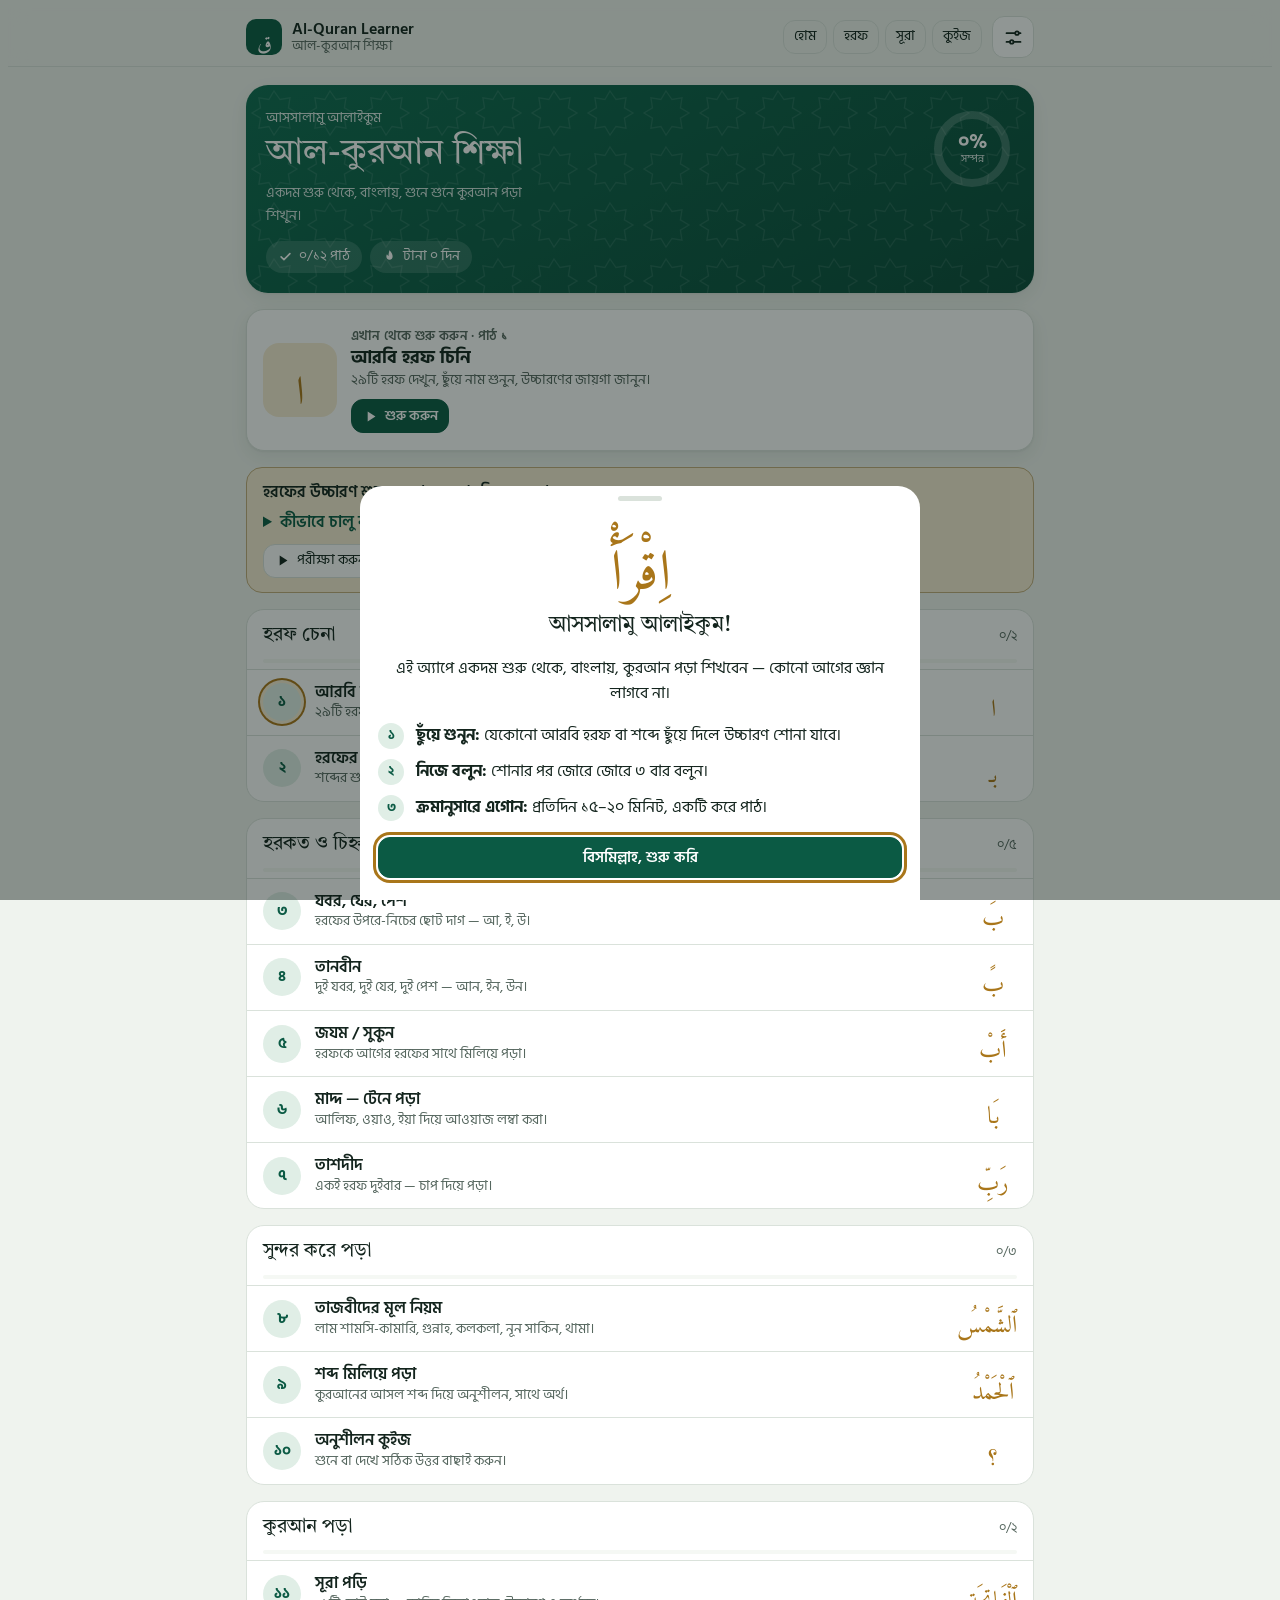
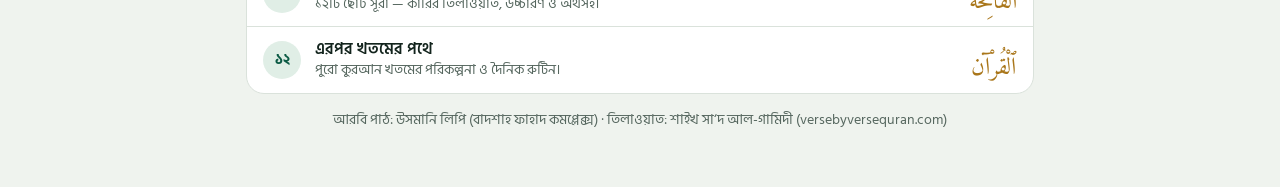
==== commit e757c1af: "Bundle qari recitation for the 12 surahs Adds Sheikh Sa'd al-Ghamidi's per-ayah recordings (versebyv" ====
--- a/al-quran-learner/index.html
+++ b/al-quran-learner/index.html
@@ -419,7 +419,7 @@
 const tip = html => `<div class="tip">${I.bulb}<div>${html}</div></div>`;
 
 /* ---------- settings ---------- */
-const S = Object.assign({slow:true,size:'m',qari:'husary',ucc:true,mean:true,rep:1}, store('aql-set')||{});
+const S = Object.assign({slow:true,size:'m',qari:'ghamidi',ucc:true,mean:true,rep:1}, store('aql-set')||{});
 const REMOTE = true; // real qari recordings are reachable only on our own hosting
 if(store('aql-slow')===false && !store('aql-set')) S.slow=false;
 const saveS = () => store('aql-set',S);
@@ -427,6 +427,7 @@
 const applySize = () => document.documentElement.style.setProperty('--arS',SIZES[S.size]||1);
 applySize();
 const QARI = {
+  ghamidi:{n:'শাইখ সা‘দ আল-গামিদী',d:'অ্যাপের ভেতরেই আছে — ইন্টারনেট দুর্বল হলেও চলে',p:''},
   husary:{n:'শাইখ মাহমুদ খলীল আল-হুসারী',d:'ধীর ও স্পষ্ট — শেখার জন্য সবচেয়ে ভালো',p:'Husary_128kbps'},
   alafasy:{n:'শাইখ মিশারী রাশিদ আল-আফাসি',d:'মধুর কণ্ঠ, মাঝারি গতি',p:'Alafasy_128kbps'}
 };
@@ -495,22 +496,59 @@
   if(!noVoiceShown){ noVoiceShown=true; toast('এই ডিভাইসে আরবি ভয়েস পাওয়া যায়নি — হোম পেজের নির্দেশনা দেখুন।',4500); }
   return false;
 }
-const QURAN_ONLY_MSG = 'কুরআনের আয়াত শুধু কারির কণ্ঠে শোনানো হয় — উপরের quran.com বাটনে চাপ দিন।';
+// Bundled recitation (Sheikh Sa'd al-Ghamidi, versebyversequran.com): audio/SSS/AAA.mp3, 000 = bismillah
+const localSrc = {};
+async function localAyahUrl(n,a){
+  const path=`audio/${pad3(n)}/${pad3(a)}.mp3`;
+  if(!localSrc[path]) localSrc[path] = fetch(path).then(r=>{ if(!r.ok) throw new Error(r.status); return r.arrayBuffer(); })
+    .then(buf=>{ const u8=new Uint8Array(buf); let s=''; for(let i=0;i<u8.length;i+=0x8000) s+=String.fromCharCode.apply(null,u8.subarray(i,i+0x8000)); return {data:'data:audio/mpeg;base64,'+btoa(s), buf}; })
+    .catch(e=>{ delete localSrc[path]; throw e; });
+  return localSrc[path];
+}
+let actx=null, stopBuf=null;
+async function playBuf(arrBuf, el){
+  const C=window.AudioContext||window.webkitAudioContext; if(!C) return false;
+  if(!actx) actx=new C(); if(actx.state==='suspended') actx.resume();
+  let b; try{ b=await new Promise((res,rej)=>actx.decodeAudioData(arrBuf.slice(0),res,rej)); }catch(e){ return false; }
+  return new Promise(res=>{ const s=actx.createBufferSource(); s.buffer=b; s.connect(actx.destination);
+    let done=false; const fin=v=>{ if(done) return; done=true; stopBuf=null; el&&el.classList.remove('speaking'); res(v); };
+    s.onended=()=>fin(true); stopBuf=()=>{ try{s.stop()}catch(e){} fin(null); }; el&&el.classList.add('speaking'); s.start(); });
+}
+async function playLocal(n,a,el){
+  const run=TTS.run; let src;
+  try{ src=await localAyahUrl(n,a); }catch(e){ return false; }
+  if(run!==TTS.run) return null;
+  const r=await playAudio(src.data,'local',el);
+  if(r!==false || run!==TTS.run) return r;
+  return playBuf(src.buf, el);
+}
+const QURAN_ONLY_MSG = 'তিলাওয়াত লোড হয়নি — ইন্টারনেট দেখে আবার চেষ্টা করুন, অথবা quran.com বাটনে চাপ দিন।';
 async function sayAyah(n,a,el){
   const run=TTS.run;
-  if(REMOTE){ const r = await playAudio(`https://everyayah.com/data/${QARI[S.qari].p}/${pad3(n)}${pad3(a)}.mp3`,'ayah',el); if(r!==false || run!==TTS.run) return; }
-  if(run===TTS.run) toast(QURAN_ONLY_MSG,4500);
+  if(REMOTE && S.qari!=='ghamidi'){ const r = await playAudio(`https://everyayah.com/data/${QARI[S.qari].p}/${pad3(n)}${pad3(a)}.mp3`,'ayah',el); if(r!==false || run!==TTS.run) return; }
+  const r = await playLocal(n,a,el);
+  if(r===false && run===TTS.run) toast(QURAN_ONLY_MSG,4500);
+}
+// Lesson words that also appear in the 12 surahs are played from the qari's word recording
+const skel = t => cleanAr(t).replace(/[\u064B-\u0652]/g,'').replace(/[أإآ]/g,'ا');
+const QIDX = {};
+for(const n of SURAH_ORDER) SURAH_DATA[n].v.forEach((v,ai)=>v[0].split(' ').forEach((w,wi)=>{ const k=skel(w); if(!(k in QIDX)) QIDX[k]=[n,ai+1,wi+1]; }));
+async function sayLessonText(text, el){
+  const run=TTS.run, q = REMOTE && !/\s/.test(text.trim()) ? QIDX[skel(text)] : null;
+  if(q){ const r = await playAudio(`https://audio.qurancdn.com/wbw/${pad3(q[0])}_${pad3(q[1])}_${pad3(q[2])}.mp3`,'word',el); if(r!==false || run!==TTS.run) return r; }
+  return sayText(text, el);
 }
 async function sayWord(n,a,w,text,el){
   const run=TTS.run;
   if(REMOTE){ const r = await playAudio(`https://audio.qurancdn.com/wbw/${pad3(n)}_${pad3(a)}_${pad3(w)}.mp3`,'word',el); if(r!==false || run!==TTS.run) return; }
-  if(run===TTS.run) toast(QURAN_ONLY_MSG,4500);
+  const card=el&&el.closest('.ayah'); card&&card.classList.add('playing');
+  await sayAyah(n,a,null); card&&card.classList.remove('playing');
 }
 function stopAll(){
   TTS.run++;
   if(TTS.ok) speechSynthesis.cancel();
   try{ player.pause(); }catch(e){}
-  finishAudio && finishAudio();
+  finishAudio && finishAudio(); stopBuf && stopBuf();
   document.querySelectorAll('.speaking,.playing').forEach(e=>e.classList.remove('speaking','playing'));
   $('#stopFab').hidden=true;
 }
@@ -522,7 +560,7 @@
   if(el.closest('.hidden-read')) el.classList.add('revealed');
   stopAll(); markActive();
   if(el.dataset.w){ const [n,a,w]=el.dataset.w.split(':').map(Number); sayWord(n,a,w,el.textContent,el); }
-  else sayText(el.dataset.say, el);
+  else sayLessonText(el.dataset.say, el);
 });
 
 /* ---------- progress & streak ---------- */
@@ -639,7 +677,7 @@
       html += `<a class="lrow ${DONE.has(l.id)?'done':''} ${nx===l?'next':''}" href="#${l.id}"><span class="lnum">${DONE.has(l.id)?I.check.replace('<svg','<svg width="18" height="18"'):bnNum(i+1)}</span><span><div class="t">${l.t}</div><div class="d">${l.d}</div></span><span class="ar">${l.ar.split(' ')[0]}</span></a>`; });
     html += `</section>`;
   });
-  html += `<p class="small" style="text-align:center">আরবি পাঠ: উসমানি লিপি (বাদশাহ ফাহাদ কমপ্লেক্স) · তিলাওয়াত: everyayah.com ও quran.com</p></div>`;
+  html += `<p class="small" style="text-align:center">আরবি পাঠ: উসমানি লিপি (বাদশাহ ফাহাদ কমপ্লেক্স) · তিলাওয়াত: শাইখ সা‘দ আল-গামিদী (versebyversequran.com)</p></div>`;
   app.innerHTML = html;
   document.querySelectorAll('[data-voice-status]').forEach(renderVoiceStatus);
 }
@@ -887,7 +925,7 @@
      <a class="btn" href="https://quran.com/${n}" target="_blank" rel="noopener">${I.ext} quran.com</a></div>
     <div class="ctrl-row"><span>প্রতি আয়াত</span>${segHTML('rep',[[1,'১ বার'],[3,'৩ বার'],[5,'৫ বার']],S.rep)}</div>
     <div class="ctrl-row"><label class="tg"><input type="checkbox" id="tUcc" ${S.ucc?'checked':''}> বাংলা উচ্চারণ</label><label class="tg"><input type="checkbox" id="tMean" ${S.mean?'checked':''}> বাংলা অর্থ</label></div>
-    <p class="small">${REMOTE?`কারি: ${QARI[S.qari].n} · শব্দে ছুঁয়ে আলাদা করে শুনুন · মুখস্থ করতে “৩ বার” বেছে নিন`:'কুরআনের আয়াত যন্ত্রের কণ্ঠে পড়ালে তাজবীদ ভুল হয়, তাই এখানে শুধু কারির তিলাওয়াত শুনুন: উপরের <b>quran.com</b> বাটনে চাপ দিন।'}</p>
+    <p class="small">কারি: ${QARI[REMOTE?S.qari:'ghamidi'].n} · ${REMOTE?'শব্দে ছুঁয়ে আলাদা করে শুনুন':'যেকোনো শব্দে বা আয়াত নম্বরে ছুঁয়ে সেই আয়াত শুনুন'} · মুখস্থ করতে “৩ বার” বেছে নিন</p>
    </div>
    ${n!==1?`<div class="bism" id="bism" lang="ar">${SURAH_DATA[1].v[0][0]}</div>`:''}
    ${s.v.map((v,k)=>`<article class="ayah" data-ay="${k}">
@@ -907,10 +945,11 @@
   };
   app.querySelectorAll('[data-ayplay]').forEach(b=>b.onclick=()=>sequence(alive=>playAy(+b.dataset.ayplay,1,alive)));
   app.querySelectorAll('[data-ayrep]').forEach(b=>b.onclick=()=>sequence(alive=>playAy(+b.dataset.ayrep,3,alive)));
-  const bism=$('#bism'); if(bism) bism.onclick=()=>sequence(()=>sayAyah(1,1,bism));
+  const sayBism = el => (REMOTE && S.qari!=='ghamidi') ? sayAyah(1,1,el) : playLocal(n,0,el).then(r=>{ if(r===false) return sayAyah(1,1,el); });
+  const bism=$('#bism'); if(bism) bism.onclick=()=>sequence(()=>sayBism(bism));
   $('#playS').onclick=()=>sequence(async alive=>{
     markActive();
-    if(bism){ await sayAyah(1,1,bism); }
+    if(bism){ await sayBism(bism); }
     for(let k=0;k<s.v.length;k++){ if(!alive()) return; await playAy(k,S.rep,alive); await new Promise(r=>setTimeout(r,400)); }
   });
 }
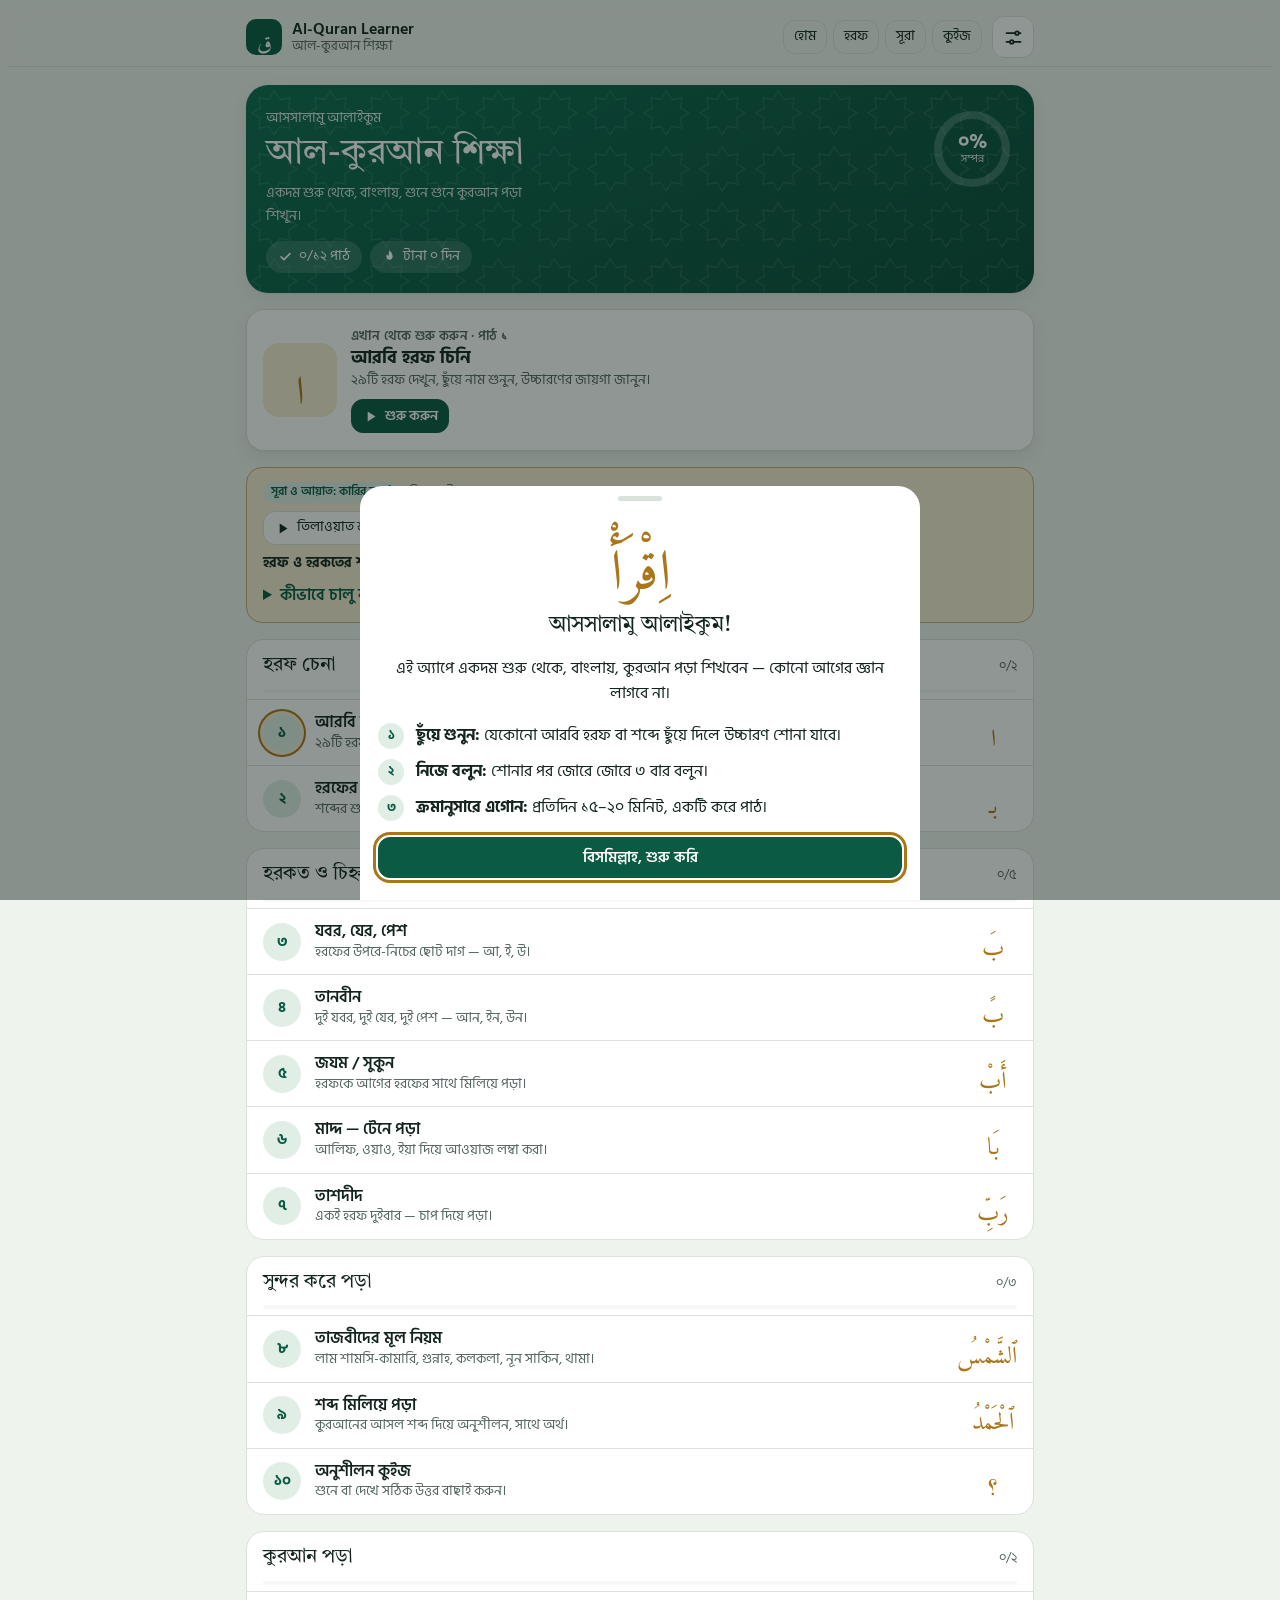
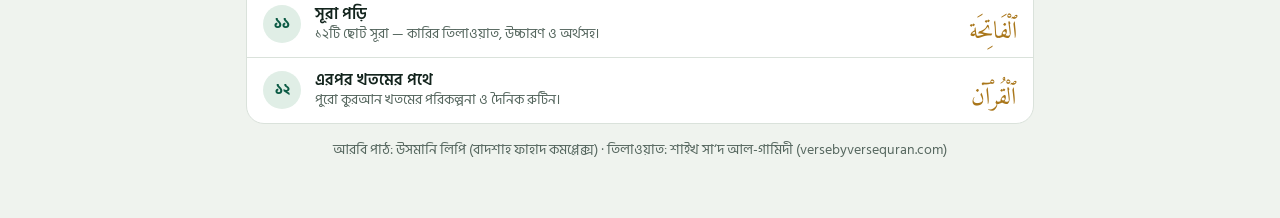
==== commit 059f49a6: "Play letter names and tajweed examples in the qari's voice - 14 letters that the Quran recites by na" ====
--- a/al-quran-learner/index.html
+++ b/al-quran-learner/index.html
@@ -493,7 +493,8 @@
 let noVoiceShown=false;
 async function sayText(text, el){
   if(TTS.ok && TTS.voice) return speak(text, el);
-  if(!noVoiceShown){ noVoiceShown=true; toast('এই ডিভাইসে আরবি ভয়েস পাওয়া যায়নি — হোম পেজের নির্দেশনা দেখুন।',4500); }
+  const m = el && el.dataset.muq; if(m){ const [n,a]=m.split(':').map(Number); return sayAyah(n,a,el); }
+  if(!noVoiceShown){ noVoiceShown=true; toast('এই হরফের শব্দ শুনতে ফোনের আরবি ভয়েস লাগবে — হোম পেজের নির্দেশনা দেখুন।',4500); }
   return false;
 }
 // Bundled recitation (Sheikh Sa'd al-Ghamidi, versebyversequran.com): audio/SSS/AAA.mp3, 000 = bismillah
@@ -559,6 +560,7 @@
   const el = e.target.closest('[data-say],[data-w]'); if(!el) return;
   if(el.closest('.hidden-read')) el.classList.add('revealed');
   stopAll(); markActive();
+  if(el.dataset.ayah){ const [n,a]=el.dataset.ayah.split(':').map(Number); sequence(()=>sayAyah(n,a,el)); return; }
   if(el.dataset.w){ const [n,a,w]=el.dataset.w.split(':').map(Number); sayWord(n,a,w,el.textContent,el); }
   else sayLessonText(el.dataset.say, el);
 });
@@ -587,18 +589,15 @@
 document.addEventListener('keydown',e=>{ if(e.key==='Escape') closeSheet(); });
 
 function renderVoiceStatus(el){
-  if(TTS.ok && TTS.voice){
-    el.innerHTML = `<div class="note"><div class="row"><span class="badge g">আরবি ভয়েস চালু</span><span class="small">${esc(TTS.voice.name)}</span></div>
-      <div class="row"><button class="btn sm" data-say="بِسْمِ اللّٰهِ">${I.play} পরীক্ষা করুন <span class="ar">بِسْمِ اللّٰهِ</span></button></div>
-      <p class="small">হরফ ও হরকতের উচ্চারণ ডিভাইসের আরবি ভয়েসে শোনানো হয়। কুরআনের আয়াত শুধু কারির কণ্ঠে শোনানো হয়।</p></div>`;
-  } else {
-    el.innerHTML = `<div class="note warn"><h3>হরফের উচ্চারণ শুনতে ফোনের আরবি ভয়েস চালু করুন</h3>
-      <details><summary>কীভাবে চালু করবেন</summary><ul style="margin-top:6px">
-      <li><b>Android:</b> Settings → Accessibility (বা System) → Text-to-speech → Speech Services by Google → ⚙ → Install voice data → <b>Arabic</b>। তারপর <b>Chrome</b>-এ খুলুন।</li>
+  const dev = TTS.ok && TTS.voice;
+  el.innerHTML = `<div class="note ${dev?'':'warn'}"><div class="row"><span class="badge g">সূরা ও আয়াত: কারির কণ্ঠে</span><span class="small">কিছু সেট করতে হবে না</span></div>
+    <div class="row"><button class="btn sm" data-ayah="1:1">${I.play} তিলাওয়াত শুনুন <span class="ar">بِسْمِ اللّٰهِ</span></button></div>
+    ${dev?`<p class="small">হরফ ও হরকত: ফোনের আরবি ভয়েসে (${esc(TTS.voice.name)})। ১৪টি হরফ কারির কণ্ঠেও শোনা যায়।</p>`
+    :`<p class="small" style="color:var(--ink)"><b>হরফ ও হরকতের শব্দ:</b> ১৪টি হরফ কারির কণ্ঠে শোনা যায়। বাকিগুলো শুনতে একবার ফোনের আরবি ভয়েস চালু করুন:</p>
+    <details><summary>কীভাবে চালু করবেন</summary><ul style="margin-top:6px">
+      <li><b>Android:</b> Settings → Accessibility (বা System) → Text-to-speech → Speech Services by Google → ⚙ → Install voice data → <b>Arabic</b>। তারপর লিংকটি <b>Chrome</b>-এ খুলুন।</li>
       <li><b>iPhone:</b> Settings → Accessibility → Spoken Content → Voices → <b>Arabic</b> ডাউনলোড করুন।</li>
-      <li><b>কম্পিউটার:</b> <b>Microsoft Edge</b>-এ খুললে সাধারণত আগে থেকেই থাকে।</li></ul></details>
-      <div class="row"><button class="btn sm" data-say="بِسْمِ اللّٰهِ">${I.play} পরীক্ষা করুন</button></div></div>`;
-  }
+      <li><b>কম্পিউটার:</b> <b>Microsoft Edge</b>-এ খুললে সাধারণত আগে থেকেই থাকে।</li></ul></details>`}</div>`;
 }
 function segHTML(name, opts, cur){ return `<div class="seg" role="group">${opts.map(([v,l])=>`<button data-set="${name}" data-v="${v}" aria-pressed="${String(cur)===String(v)}">${l}</button>`).join('')}</div>`; }
 function bindSeg(root, onChange){
@@ -613,7 +612,6 @@
    <div class="set-row"><b>আরবি লেখার আকার</b>${segHTML('size',[['s','ছোট'],['m','মাঝারি'],['l','বড়'],['xl','অনেক বড়']],S.size)}
      <div class="ar" style="font-size:calc(34px * var(--arS));text-align:center;line-height:1.8">ٱلۡحَمۡدُ لِلَّهِ رَبِّ ٱلۡعَٰلَمِينَ</div></div>
    ${REMOTE?`<div class="set-row"><b>সূরার কারি</b>${Object.entries(QARI).map(([k,q])=>`<label class="radio"><input type="radio" name="qari" value="${k}" ${S.qari===k?'checked':''}><span><div>${q.n}</div><div class="small">${q.d}</div></span></label>`).join('')}</div>`:''}
-   <div class="set-row"><b>আরবি ভয়েস</b><div data-voice-status></div></div>
    <div class="set-row"><b>অগ্রগতি</b><div class="row"><button class="btn sm" id="resetBtn">সব অগ্রগতি মুছুন</button><span class="small" id="resetMsg"></span></div></div>
    <button class="btn primary" data-close>ঠিক আছে</button>`, sh=>{
     bindSeg(sh);
@@ -699,13 +697,19 @@
   location.hash = next?next.id:'home';
 });
 
+/* Letters the qari pronounces by name in the Quran (huruf muqatta'at), from the bundled recordings */
+const MUQ_SURAH = {2:'আল-বাকারা',10:'ইউনুস',19:'মারইয়াম',20:'ত্বা-হা',36:'ইয়াসীন',38:'সোয়াদ',40:'গাফির',42:'আশ-শূরা',50:'ক্বাফ',68:'আল-কলম'};
+const MUQ = {'ا':[2,1,'الٓمٓ'],'ل':[2,1,'الٓمٓ'],'م':[40,1,'حمٓ'],'ر':[10,1,'الٓر'],'ك':[19,1,'كٓهيعٓصٓ'],'ه':[20,1,'طه'],'ي':[36,1,'يسٓ'],'ع':[42,2,'عٓسٓقٓ'],'ص':[38,1,'صٓ'],'ط':[20,1,'طه'],'س':[36,1,'يسٓ'],'ح':[40,1,'حمٓ'],'ق':[50,1,'قٓ'],'ن':[68,1,'نٓ']};
+const muqBtn = c => { const m=MUQ[c]; return m?`<button class="btn sm primary" data-ayah="${m[0]}:${m[1]}">${I.play} কারির কণ্ঠে <span class="ar">${m[2]}</span></button>`:''; };
+
 /* L1 letters */
 function lessonLetters(){
-  let grid = LETTERS.map((l,i)=>`<button class="tile ${l[5]?'heavy':''}" data-li="${i}" data-say="${l[1]}"><span class="a">${l[0]}</span><span class="b">${l[2]}</span></button>`).join('');
+  let grid = LETTERS.map((l,i)=>`<button class="tile ${l[5]?'heavy':''}" data-li="${i}" data-say="${l[1]}" ${MUQ[l[0]]?`data-muq="${MUQ[l[0]][0]}:${MUQ[l[0]][1]}"`:''}><span class="a">${l[0]}</span><span class="b">${l[2]}</span></button>`).join('');
   app.innerHTML = lessonShell('l1','আরবি লেখা <b>ডান দিক থেকে বাম দিকে</b> পড়া হয়। মোট ২৯টি হরফ। প্রতিটি হরফ ছুঁয়ে নাম শুনুন, তারপর নিজে ৩ বার বলুন।',
    `<div class="detail" id="letterDetail"></div>
    <div class="legend"><span><b style="color:var(--heavy)">লাল রঙের</b> হরফগুলো মোটা — মুখ ভরে পড়তে হয়</span></div>
    <div class="grid g-letters">${grid}</div>
+   ${tip('<b>কারির কণ্ঠে:</b> ১৪টি হরফ <span class="ari" dir="rtl">ا ل م ر ك ه ي ع ص ط س ح ق ن</span> কুরআনের কয়েকটি সূরার শুরুতে আলাদা করে পড়া হয় — যেমন <span class="ari" dir="rtl">الٓمٓ</span> (আলিফ-লা-ম-মী-ম)। হরফে চাপ দিয়ে উপরের সবুজ বাটনে সেটি কারির কণ্ঠে শুনুন। এই তিলাওয়াতে হরফের নাম লম্বা টেনে (মাদ্দ দিয়ে) পড়া হয়।')}
    ${tip('বাংলা বানানে <b>ذ ز ظ</b> তিনটিই “য”, আর <b>ث س ص</b> কাছাকাছি লেখা হয় — কিন্তু আসল আওয়াজ আলাদা। তাই কান দিয়ে শুনে শিখুন।')}`);
   const show = i => {
     const l = LETTERS[i];
@@ -714,7 +718,8 @@
     $('#letterDetail').innerHTML = `<div class="big ${l[5]?'heavy':''}" data-say="${l[1]}" lang="ar">${l[0]}</div>
       <div style="display:flex;flex-direction:column;gap:6px;min-width:0"><div class="nm">${l[2]}<span class="ar">${l[1]}</span>${l[5]?' <span class="badge">মোটা</span>':''}</div>
       <p>${l[4]}</p>
-      <div class="chips">${['a','i','u'].map(v=>`<button class="btn sm" data-say="${arSyl(base,v)}"><span class="ar">${arSyl(base,v)}</span> ${bnSyl(base,v)}</button>`).join('')}</div></div>`;
+      ${MUQ[l[0]]?`<p class="small">কুরআনে কারি এই হরফের নাম পড়েছেন — সূরা ${MUQ_SURAH[MUQ[l[0]][0]]}, আয়াত ${bnNum(MUQ[l[0]][1])}-এর শুরুতে।</p>`:''}
+      <div class="chips">${muqBtn(l[0])}${['a','i','u'].map(v=>`<button class="btn sm" data-say="${arSyl(base,v)}"><span class="ar">${arSyl(base,v)}</span> ${bnSyl(base,v)}</button>`).join('')}</div></div>`;
   };
   app.querySelector('.g-letters').addEventListener('click',e=>{const t=e.target.closest('[data-li]'); if(t) show(+t.dataset.li);});
   show(1);
@@ -814,6 +819,15 @@
 }
 
 /* L8 tajweed */
+const AYAH_SKEL = []; for(const n of SURAH_ORDER) SURAH_DATA[n].v.forEach((v,ai)=>AYAH_SKEL.push([n,ai+1,' '+v[0].split(' ').map(skel).join(' ')+' ']));
+function findAyah(text){ const k=' '+text.trim().split(/\s+/).map(skel).join(' ')+' '; const hit=AYAH_SKEL.find(x=>x[2].includes(k)); return hit?[hit[0],hit[1]]:null; }
+function linkTajweedToQari(){
+  app.querySelectorAll('.card.rule .ex .tile[data-say]').forEach(t=>{
+    const q=findAyah(t.dataset.say); if(!q) return;
+    t.dataset.ayah=q.join(':');
+    t.insertAdjacentHTML('beforeend',`<span class="m" style="color:var(--accent)">কারির কণ্ঠে · ${SURAH_BN[q[0]]} ${bnNum(q[1])}</span>`);
+  });
+}
 function lessonTajweed(){
   const ex = arr => `<div class="ex">${arr.map(w=>`<button class="tile" data-say="${w[0]}"><span class="a">${w[0]}</span><span class="b">${w[1]}</span></button>`).join('')}</div>`;
   app.innerHTML = lessonShell('l8','তাজবীদ মানে কুরআনকে সুন্দর ও সঠিকভাবে পড়ার নিয়ম। শুরুতে এই ৬টি নিয়ম জানলেই ছোট সূরাগুলো ঠিকভাবে পড়তে পারবেন।',
@@ -835,7 +849,7 @@
     <p><span class="badge g">ইদগাম — মিলিয়ে দেওয়া</span> পরে <span class="ari">ي ر م ل و ن</span> থাকলে “ন” পরের হরফে মিশে যায়।</p>
     ${ex([['مِن مَّسَدٍ','মিম্‌মাসাদ'],['لَهَبٍ وَتَبَّ','লাহাবিওঁ ওয়াতাব্ব']])}
     <p><span class="badge g">ইকলাব — বদলে দেওয়া</span> পরে <span class="ari">ب</span> থাকলে “ন”-কে “ম” পড়ুন (ছোট্ট <span class="ari">ۢ</span> মীম চিহ্ন থাকে)।</p>
-    ${ex([['مِنۢ بَعْدِ','মিম্‌ বা‘দি']])}
+    <div class="ex"><div class="tile"><span class="a">مِنۢ بَعْدِ</span><span class="b">মিম্‌ বা‘দি</span><span class="m">শিক্ষকের কাছে শুনে নিন</span></div></div>
     <p><span class="badge g">ইখফা — লুকিয়ে পড়া</span> বাকি ১৫টি হরফের আগে “ন” অর্ধেক, নাকে লুকিয়ে পড়ুন।</p>
     ${ex([['مِن شَرِّ','মিন্‌ শাররি (নাকে)'],['أَنتُمْ','আন্‌তুম']])}</div>
    <div class="card rule"><h2>৫. আল্লাহ শব্দের লাম</h2>
@@ -845,7 +859,8 @@
     <p>আয়াতের শেষে থামলে শেষ হরফের হরকত বাদ দিয়ে জযম দিয়ে থামুন। দুই যবর হলে “আ-” দিয়ে থামুন।</p>
     ${ex([['ٱلرَّحِيمِ','আর্‌রহী-মি → আর্‌রহী-ম'],['أَفْوَاجًا','আফওয়া-জান → আফওয়া-জা']])}
     <p class="small">কুরআনে থামার চিহ্ন: <span class="ari">مـ</span> অবশ্যই থামুন · <span class="ari">لا</span> থামবেন না · <span class="ari">ج</span> দুটোই চলে · <span class="ari">صلى</span> না থামা উত্তম · <span class="ari">قلى</span> থামা উত্তম।</p></div>
-   ${tip('তাজবীদ সবচেয়ে ভালো শেখা যায় একজন শিক্ষকের কাছে শুনে শুনে। এই অ্যাপ দিয়ে ভিত্তি তৈরি করুন, তারপর কাউকে পড়ে শুনিয়ে সংশোধন করে নিন।')}`);
+   ${tip('সবুজ লেখা “কারির কণ্ঠে” থাকা উদাহরণে চাপ দিলে সেই আয়াতটি কারির তিলাওয়াতে বাজবে — মন দিয়ে নিয়মটি খেয়াল করুন। তাজবীদ সবচেয়ে ভালো শেখা যায় একজন শিক্ষকের কাছে শুনে শুনে।')}`);
+  linkTajweedToQari();
 }
 
 /* L9 words */
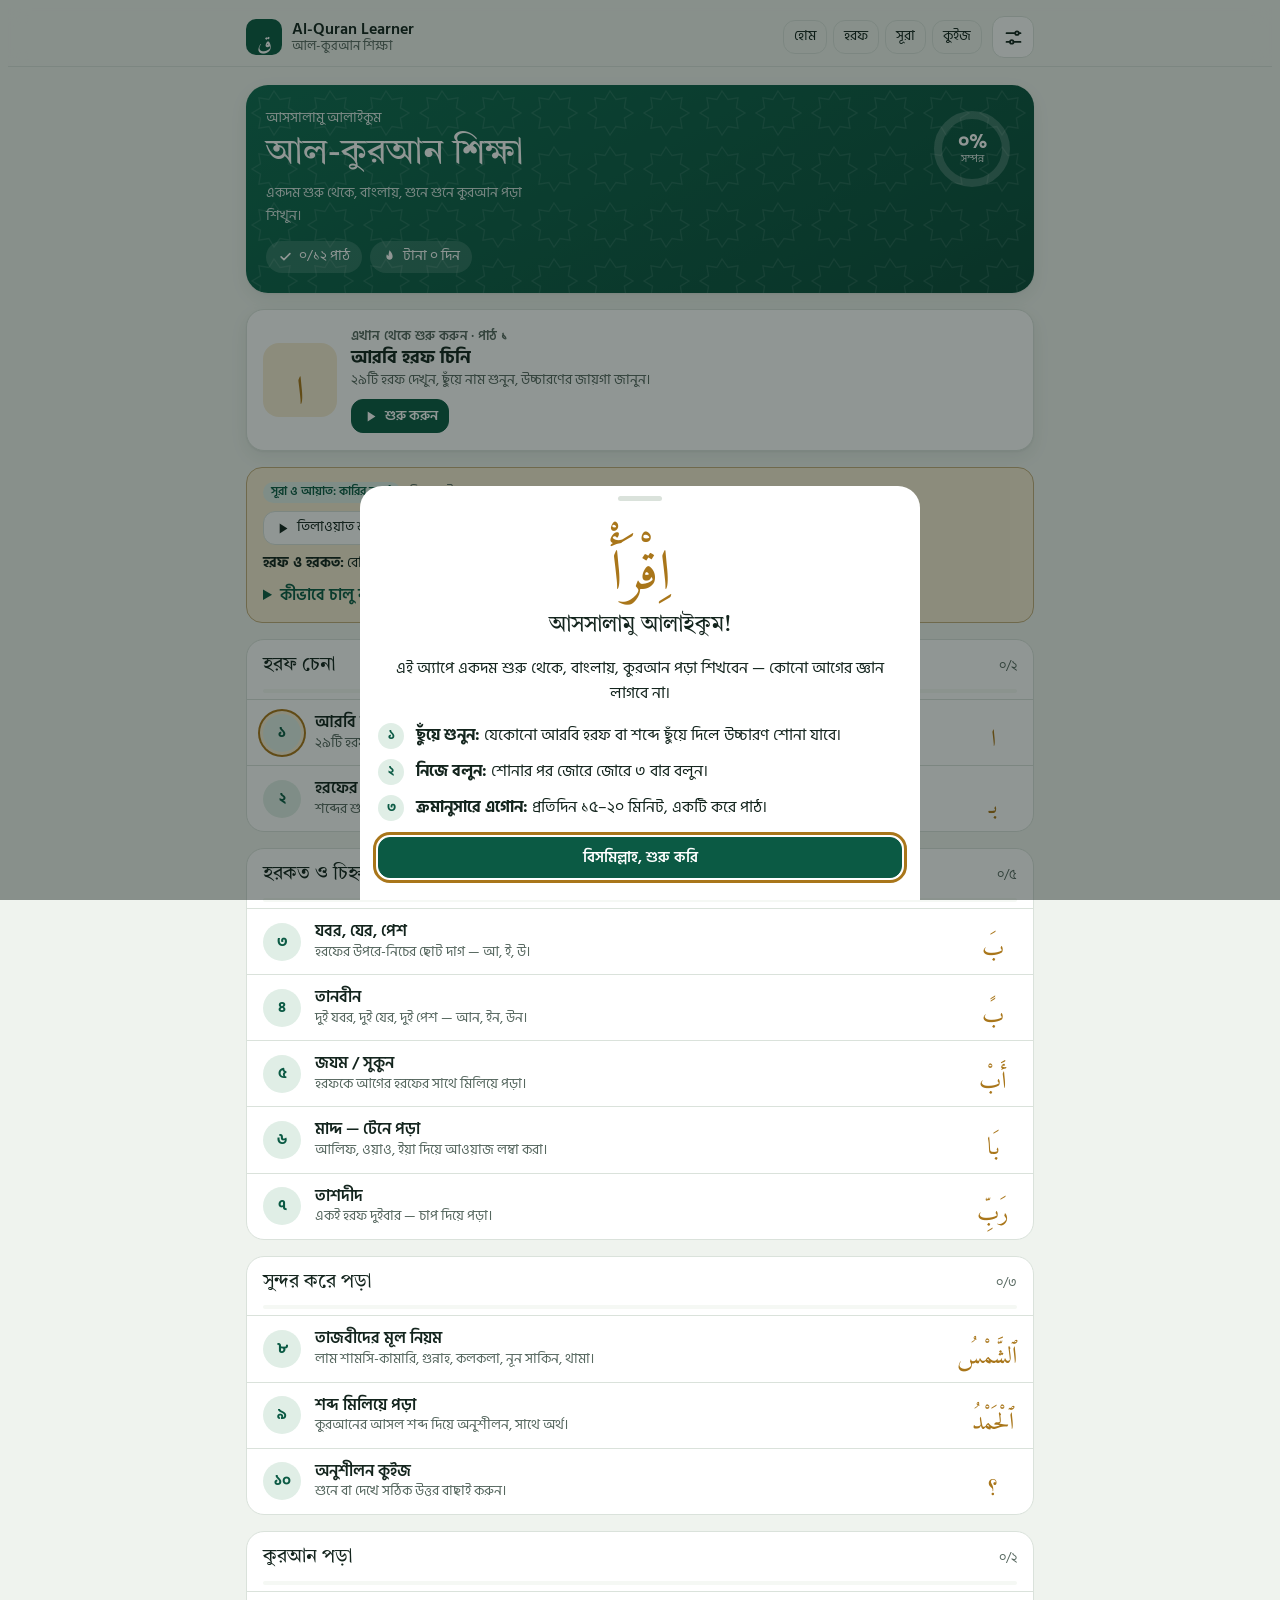
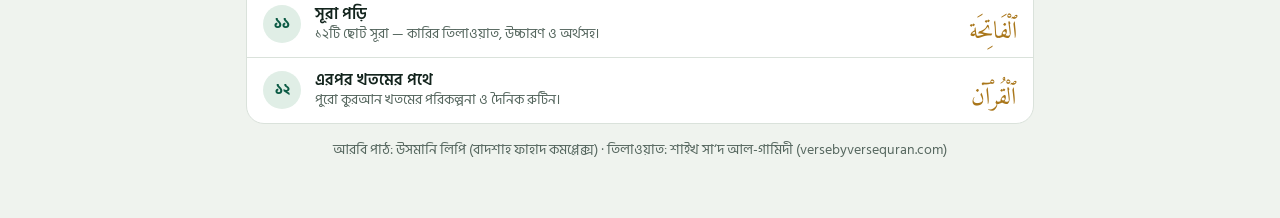
==== commit 9a53d5b0: "Play letter and harakat sounds cut from the qari's recitation Letter names and syllables (with fatha" ====
--- a/al-quran-learner/index.html
+++ b/al-quran-learner/index.html
@@ -490,8 +490,27 @@
   });
 }
 /* ---------- device voice for letters; qari recordings for Quran ---------- */
+// Letter sounds cut from the qari's recitation (audio/letters.json: "<letter>_<a|i|u|aa|ii|uu|name>" -> mp3)
+let LCLIPS=null, lclipsP=null;
+function loadLetterClips(){ if(!lclipsP) lclipsP=fetch('audio/letters.json').then(r=>{ if(!r.ok) throw 0; return r.json(); }).then(o=>LCLIPS=o).catch(()=>{ lclipsP=null; return null; }); return lclipsP; }
+loadLetterClips();
+const CLIP_KEYS = {};
+SYL_LETTERS.forEach(l=>['a','i','u','aa','ii','uu'].forEach(v=>{ CLIP_KEYS[arSyl(l,v)]=[`${l}_${v}`]; }));
+LETTERS.forEach(l=>{ const b=(l[0]==='ا'||l[0]==='ء')?'أ':l[0]; CLIP_KEYS[l[1]]=[`${l[0]}_name`, ...['a','i','u','aa','ii','uu'].map(v=>`${b}_${v}`)]; });
+async function playLetterClip(text, el){
+  const keys=CLIP_KEYS[text]; if(!keys) return false;
+  const run=TTS.run; if(!LCLIPS) await loadLetterClips();
+  const k=LCLIPS && keys.find(k=>LCLIPS[k]); if(!k) return false;
+  if(run!==TTS.run) return null;
+  const b64=LCLIPS[k], r=await playAudio('data:audio/mpeg;base64,'+b64,'local',el);
+  if(r!==false || run!==TTS.run) return r;
+  const bin=atob(b64), u8=new Uint8Array(bin.length); for(let i=0;i<bin.length;i++) u8[i]=bin.charCodeAt(i);
+  return playBuf(u8.buffer, el);
+}
 let noVoiceShown=false;
 async function sayText(text, el){
+  const run=TTS.run, c=await playLetterClip(text, el);
+  if(c!==false || run!==TTS.run) return c;
   if(TTS.ok && TTS.voice) return speak(text, el);
   const m = el && el.dataset.muq; if(m){ const [n,a]=m.split(':').map(Number); return sayAyah(n,a,el); }
   if(!noVoiceShown){ noVoiceShown=true; toast('এই হরফের শব্দ শুনতে ফোনের আরবি ভয়েস লাগবে — হোম পেজের নির্দেশনা দেখুন।',4500); }
@@ -592,8 +611,8 @@
   const dev = TTS.ok && TTS.voice;
   el.innerHTML = `<div class="note ${dev?'':'warn'}"><div class="row"><span class="badge g">সূরা ও আয়াত: কারির কণ্ঠে</span><span class="small">কিছু সেট করতে হবে না</span></div>
     <div class="row"><button class="btn sm" data-ayah="1:1">${I.play} তিলাওয়াত শুনুন <span class="ar">بِسْمِ اللّٰهِ</span></button></div>
-    ${dev?`<p class="small">হরফ ও হরকত: ফোনের আরবি ভয়েসে (${esc(TTS.voice.name)})। ১৪টি হরফ কারির কণ্ঠেও শোনা যায়।</p>`
-    :`<p class="small" style="color:var(--ink)"><b>হরফ ও হরকতের শব্দ:</b> ১৪টি হরফ কারির কণ্ঠে শোনা যায়। বাকিগুলো শুনতে একবার ফোনের আরবি ভয়েস চালু করুন:</p>
+    ${dev?`<p class="small">হরফ ও হরকত: বেশিরভাগই কারির কণ্ঠ থেকে কাটা; বাকিগুলো ফোনের আরবি ভয়েসে।</p>`
+    :`<p class="small" style="color:var(--ink)"><b>হরফ ও হরকত:</b> বেশিরভাগই কারির কণ্ঠ থেকে কাটা, কিছু সেট করতে হবে না। অল্প কয়েকটির জন্য ফোনের আরবি ভয়েস লাগে:</p>
     <details><summary>কীভাবে চালু করবেন</summary><ul style="margin-top:6px">
       <li><b>Android:</b> Settings → Accessibility (বা System) → Text-to-speech → Speech Services by Google → ⚙ → Install voice data → <b>Arabic</b>। তারপর লিংকটি <b>Chrome</b>-এ খুলুন।</li>
       <li><b>iPhone:</b> Settings → Accessibility → Spoken Content → Voices → <b>Arabic</b> ডাউনলোড করুন।</li>
@@ -700,7 +719,6 @@
 /* Letters the qari pronounces by name in the Quran (huruf muqatta'at), from the bundled recordings */
 const MUQ_SURAH = {2:'আল-বাকারা',10:'ইউনুস',19:'মারইয়াম',20:'ত্বা-হা',36:'ইয়াসীন',38:'সোয়াদ',40:'গাফির',42:'আশ-শূরা',50:'ক্বাফ',68:'আল-কলম'};
 const MUQ = {'ا':[2,1,'الٓمٓ'],'ل':[2,1,'الٓمٓ'],'م':[40,1,'حمٓ'],'ر':[10,1,'الٓر'],'ك':[19,1,'كٓهيعٓصٓ'],'ه':[20,1,'طه'],'ي':[36,1,'يسٓ'],'ع':[42,2,'عٓسٓقٓ'],'ص':[38,1,'صٓ'],'ط':[20,1,'طه'],'س':[36,1,'يسٓ'],'ح':[40,1,'حمٓ'],'ق':[50,1,'قٓ'],'ن':[68,1,'نٓ']};
-const muqBtn = c => { const m=MUQ[c]; return m?`<button class="btn sm primary" data-ayah="${m[0]}:${m[1]}">${I.play} কারির কণ্ঠে <span class="ar">${m[2]}</span></button>`:''; };
 
 /* L1 letters */
 function lessonLetters(){
@@ -709,7 +727,7 @@
    `<div class="detail" id="letterDetail"></div>
    <div class="legend"><span><b style="color:var(--heavy)">লাল রঙের</b> হরফগুলো মোটা — মুখ ভরে পড়তে হয়</span></div>
    <div class="grid g-letters">${grid}</div>
-   ${tip('<b>কারির কণ্ঠে:</b> ১৪টি হরফ <span class="ari" dir="rtl">ا ل م ر ك ه ي ع ص ط س ح ق ن</span> কুরআনের কয়েকটি সূরার শুরুতে আলাদা করে পড়া হয় — যেমন <span class="ari" dir="rtl">الٓمٓ</span> (আলিফ-লা-ম-মী-ম)। হরফে চাপ দিয়ে উপরের সবুজ বাটনে সেটি কারির কণ্ঠে শুনুন। এই তিলাওয়াতে হরফের নাম লম্বা টেনে (মাদ্দ দিয়ে) পড়া হয়।')}
+   ${tip('হরফের শব্দগুলো শাইখ সা‘দ আল-গামিদীর কুরআন তিলাওয়াত থেকে কেটে নেওয়া — মন দিয়ে শুনে নিজে বলুন।')}
    ${tip('বাংলা বানানে <b>ذ ز ظ</b> তিনটিই “য”, আর <b>ث س ص</b> কাছাকাছি লেখা হয় — কিন্তু আসল আওয়াজ আলাদা। তাই কান দিয়ে শুনে শিখুন।')}`);
   const show = i => {
     const l = LETTERS[i];
@@ -718,8 +736,7 @@
     $('#letterDetail').innerHTML = `<div class="big ${l[5]?'heavy':''}" data-say="${l[1]}" lang="ar">${l[0]}</div>
       <div style="display:flex;flex-direction:column;gap:6px;min-width:0"><div class="nm">${l[2]}<span class="ar">${l[1]}</span>${l[5]?' <span class="badge">মোটা</span>':''}</div>
       <p>${l[4]}</p>
-      ${MUQ[l[0]]?`<p class="small">কুরআনে কারি এই হরফের নাম পড়েছেন — সূরা ${MUQ_SURAH[MUQ[l[0]][0]]}, আয়াত ${bnNum(MUQ[l[0]][1])}-এর শুরুতে।</p>`:''}
-      <div class="chips">${muqBtn(l[0])}${['a','i','u'].map(v=>`<button class="btn sm" data-say="${arSyl(base,v)}"><span class="ar">${arSyl(base,v)}</span> ${bnSyl(base,v)}</button>`).join('')}</div></div>`;
+      <div class="chips"><button class="btn sm primary" data-say="${l[1]}">${I.play} শুনুন</button>${['a','i','u'].map(v=>`<button class="btn sm" data-say="${arSyl(base,v)}"><span class="ar">${arSyl(base,v)}</span> ${bnSyl(base,v)}</button>`).join('')}</div></div>`;
   };
   app.querySelector('.g-letters').addEventListener('click',e=>{const t=e.target.closest('[data-li]'); if(t) show(+t.dataset.li);});
   show(1);
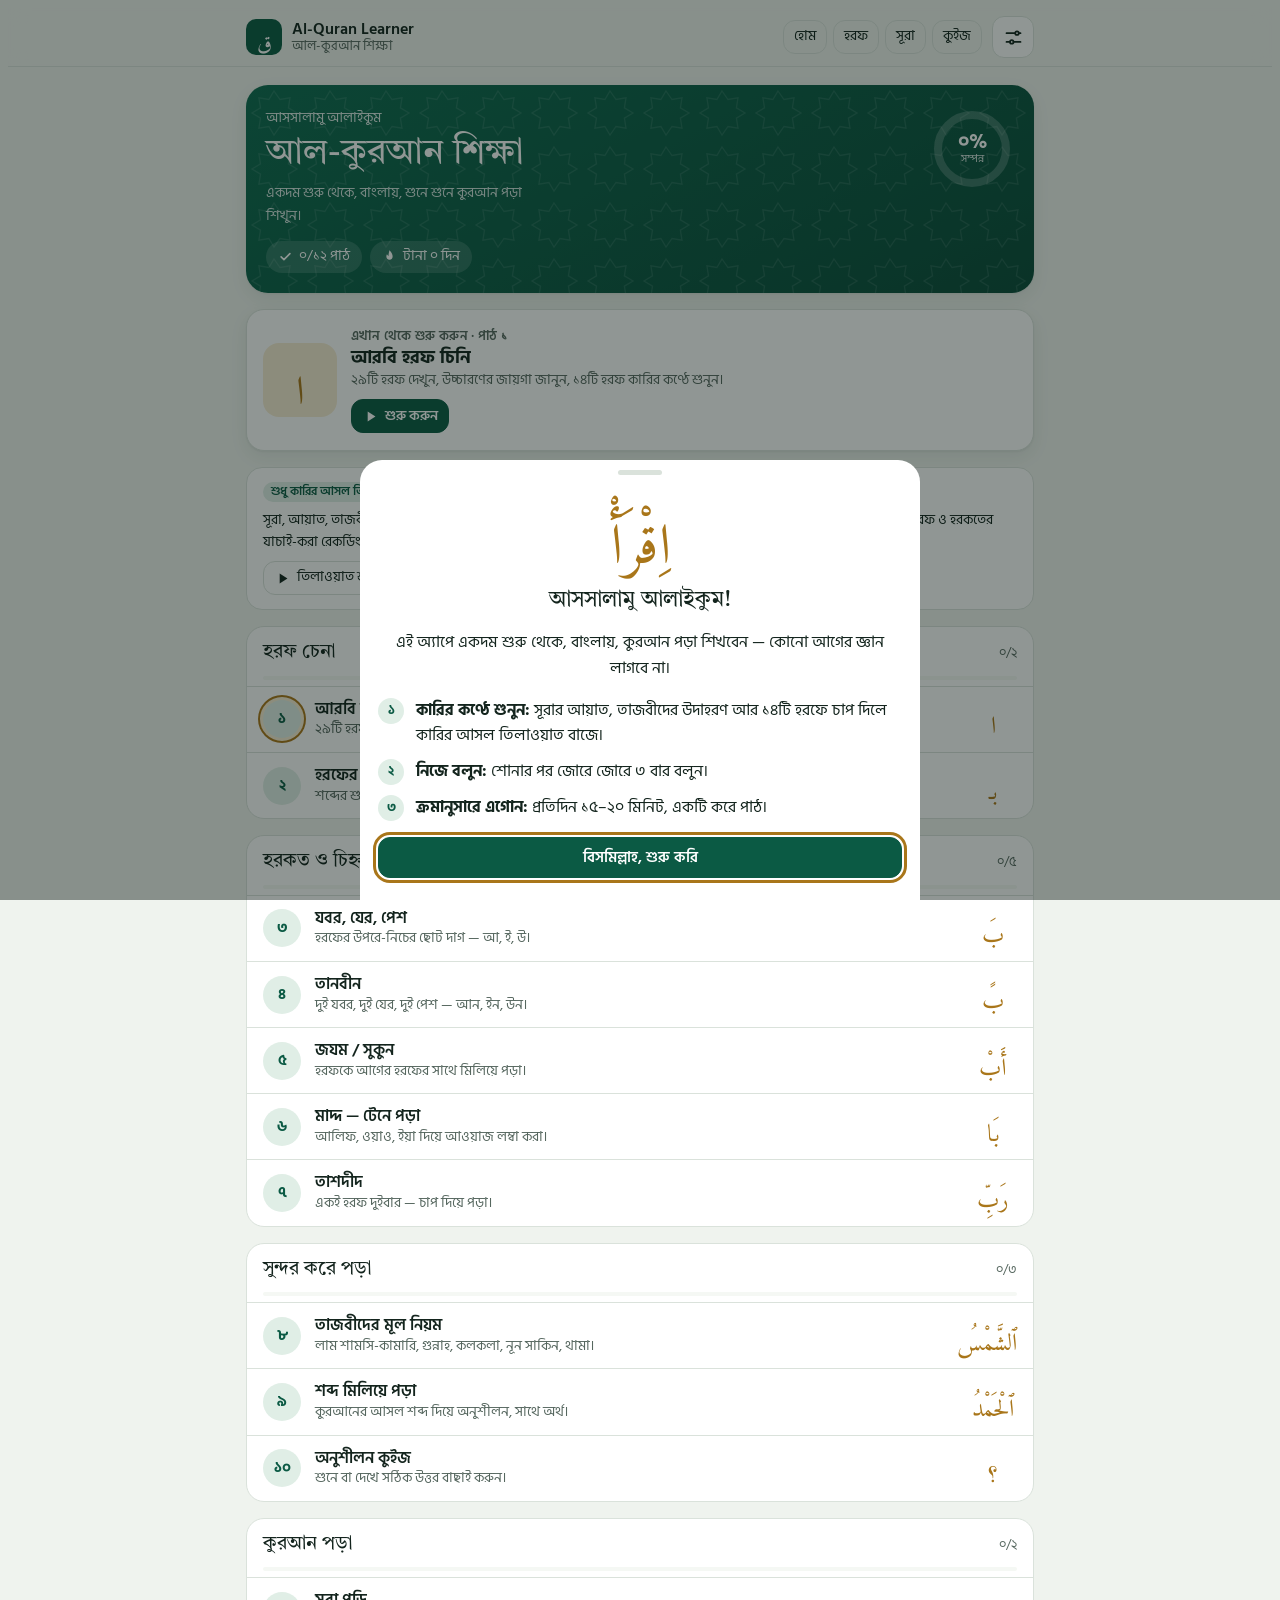
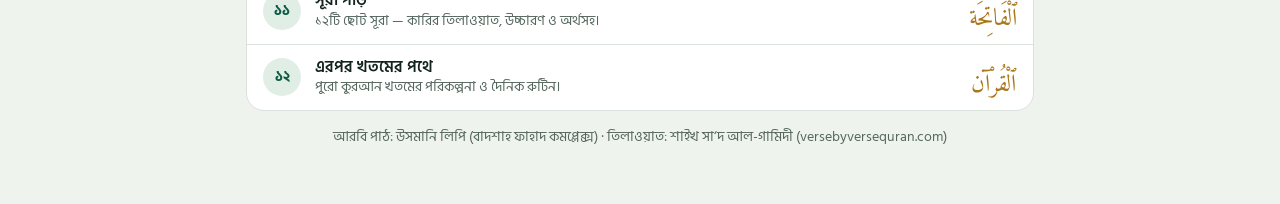
==== commit 88688926: "Remove machine-cut letter clips; play only unedited qari recitation The letter and harakat clips cut" ====
--- a/al-quran-learner/index.html
+++ b/al-quran-learner/index.html
@@ -419,7 +419,7 @@
 const tip = html => `<div class="tip">${I.bulb}<div>${html}</div></div>`;
 
 /* ---------- settings ---------- */
-const S = Object.assign({slow:true,size:'m',qari:'ghamidi',ucc:true,mean:true,rep:1}, store('aql-set')||{});
+const S = Object.assign({slow:true,size:'m',qari:'ghamidi',ucc:true,mean:true,rep:1,devVoice:false}, store('aql-set')||{});
 const REMOTE = true; // real qari recordings are reachable only on our own hosting
 if(store('aql-slow')===false && !store('aql-set')) S.slow=false;
 const saveS = () => store('aql-set',S);
@@ -442,7 +442,7 @@
   const sc = v => (/natural|online|neural|premium|enhanced/i.test(v.name)?4:0)+(/google/i.test(v.name)?2:0)+(/SA/i.test(v.lang)?1:0);
   ar.sort((a,b)=>sc(b)-sc(a));
   TTS.voice = ar[0]||null;
-  document.querySelectorAll('[data-voice-status]').forEach(renderVoiceStatus);
+  document.querySelectorAll('[data-dev-voice]').forEach(renderDevVoice);
 }
 if(TTS.ok){ pickVoice(); speechSynthesis.onvoiceschanged = pickVoice; setTimeout(pickVoice,800); }
 function cleanAr(t){
@@ -490,30 +490,11 @@
   });
 }
 /* ---------- device voice for letters; qari recordings for Quran ---------- */
-// Letter sounds cut from the qari's recitation (audio/letters.json: "<letter>_<a|i|u|aa|ii|uu|name>" -> mp3)
-let LCLIPS=null, lclipsP=null;
-function loadLetterClips(){ if(!lclipsP) lclipsP=fetch('audio/letters.json').then(r=>{ if(!r.ok) throw 0; return r.json(); }).then(o=>LCLIPS=o).catch(()=>{ lclipsP=null; return null; }); return lclipsP; }
-loadLetterClips();
-const CLIP_KEYS = {};
-SYL_LETTERS.forEach(l=>['a','i','u','aa','ii','uu'].forEach(v=>{ CLIP_KEYS[arSyl(l,v)]=[`${l}_${v}`]; }));
-LETTERS.forEach(l=>{ const b=(l[0]==='ا'||l[0]==='ء')?'أ':l[0]; CLIP_KEYS[l[1]]=[`${l[0]}_name`, ...['a','i','u','aa','ii','uu'].map(v=>`${b}_${v}`)]; });
-async function playLetterClip(text, el){
-  const keys=CLIP_KEYS[text]; if(!keys) return false;
-  const run=TTS.run; if(!LCLIPS) await loadLetterClips();
-  const k=LCLIPS && keys.find(k=>LCLIPS[k]); if(!k) return false;
-  if(run!==TTS.run) return null;
-  const b64=LCLIPS[k], r=await playAudio('data:audio/mpeg;base64,'+b64,'local',el);
-  if(r!==false || run!==TTS.run) return r;
-  const bin=atob(b64), u8=new Uint8Array(bin.length); for(let i=0;i<bin.length;i++) u8[i]=bin.charCodeAt(i);
-  return playBuf(u8.buffer, el);
-}
-let noVoiceShown=false;
+// Only unedited qari recitation is played by default; a machine voice can mispronounce, so it is opt-in.
 async function sayText(text, el){
-  const run=TTS.run, c=await playLetterClip(text, el);
-  if(c!==false || run!==TTS.run) return c;
-  if(TTS.ok && TTS.voice) return speak(text, el);
+  if(S.devVoice && TTS.ok && TTS.voice) return speak(text, el);
   const m = el && el.dataset.muq; if(m){ const [n,a]=m.split(':').map(Number); return sayAyah(n,a,el); }
-  if(!noVoiceShown){ noVoiceShown=true; toast('এই হরফের শব্দ শুনতে ফোনের আরবি ভয়েস লাগবে — হোম পেজের নির্দেশনা দেখুন।',4500); }
+  toast(S.devVoice ? 'এই ফোনে আরবি ভয়েস পাওয়া যায়নি — হোম পেজের নির্দেশনা দেখুন।' : 'এর যাচাই-করা কারির রেকর্ডিং নেই — বাংলা উচ্চারণ দেখে শিক্ষকের কাছে শুনে নিন।', 4000);
   return false;
 }
 // Bundled recitation (Sheikh Sa'd al-Ghamidi, versebyversequran.com): audio/SSS/AAA.mp3, 000 = bismillah
@@ -607,16 +588,20 @@
 function closeSheet(){ $('#sheetHost').innerHTML=''; }
 document.addEventListener('keydown',e=>{ if(e.key==='Escape') closeSheet(); });
 
-function renderVoiceStatus(el){
-  const dev = TTS.ok && TTS.voice;
-  el.innerHTML = `<div class="note ${dev?'':'warn'}"><div class="row"><span class="badge g">সূরা ও আয়াত: কারির কণ্ঠে</span><span class="small">কিছু সেট করতে হবে না</span></div>
-    <div class="row"><button class="btn sm" data-ayah="1:1">${I.play} তিলাওয়াত শুনুন <span class="ar">بِسْمِ اللّٰهِ</span></button></div>
-    ${dev?`<p class="small">হরফ ও হরকত: বেশিরভাগই কারির কণ্ঠ থেকে কাটা; বাকিগুলো ফোনের আরবি ভয়েসে।</p>`
-    :`<p class="small" style="color:var(--ink)"><b>হরফ ও হরকত:</b> বেশিরভাগই কারির কণ্ঠ থেকে কাটা, কিছু সেট করতে হবে না। অল্প কয়েকটির জন্য ফোনের আরবি ভয়েস লাগে:</p>
-    <details><summary>কীভাবে চালু করবেন</summary><ul style="margin-top:6px">
+const VOICE_HELP = `<details><summary>ফোনে আরবি ভয়েস কীভাবে চালু করবেন</summary><ul style="margin-top:6px">
       <li><b>Android:</b> Settings → Accessibility (বা System) → Text-to-speech → Speech Services by Google → ⚙ → Install voice data → <b>Arabic</b>। তারপর লিংকটি <b>Chrome</b>-এ খুলুন।</li>
       <li><b>iPhone:</b> Settings → Accessibility → Spoken Content → Voices → <b>Arabic</b> ডাউনলোড করুন।</li>
-      <li><b>কম্পিউটার:</b> <b>Microsoft Edge</b>-এ খুললে সাধারণত আগে থেকেই থাকে।</li></ul></details>`}</div>`;
+      <li><b>কম্পিউটার:</b> <b>Microsoft Edge</b>-এ খুললে সাধারণত আগে থেকেই থাকে।</li></ul></details>`;
+function renderVoiceStatus(el){
+  el.innerHTML = `<div class="note"><div class="row"><span class="badge g">শুধু কারির আসল তিলাওয়াত</span></div>
+    <p class="small" style="color:var(--ink)">সূরা, আয়াত, তাজবীদের উদাহরণ আর ১৪টি হরফ শাইখ সা‘দ আল-গামিদীর কাটা-ছেঁড়া ছাড়া পুরো তিলাওয়াতে শোনা যায়। বাকি হরফ ও হরকতের যাচাই-করা রেকর্ডিং এখনো নেই — বাংলা উচ্চারণ দেখে একজন শিক্ষকের কাছে শুনে নিন।</p>
+    <div class="row"><button class="btn sm" data-ayah="1:1">${I.play} তিলাওয়াত শুনুন <span class="ar">بِسْمِ اللّٰهِ</span></button></div></div>`;
+}
+function renderDevVoice(el){
+  const dev = TTS.ok && TTS.voice;
+  el.innerHTML = `<label class="radio"><input type="checkbox" id="devVoice" ${S.devVoice?'checked':''}><span><div>হরফ ও হরকতে ফোনের আরবি ভয়েস ব্যবহার করুন</div>
+    <div class="small">যন্ত্রের কণ্ঠ — উচ্চারণে ভুল হতে পারে, শিক্ষকের সাথে মিলিয়ে নিন। ${dev?'পাওয়া গেছে: '+esc(TTS.voice.name):'এই ডিভাইসে এখনো পাওয়া যায়নি।'}</div></span></label>${dev?'':VOICE_HELP}`;
+  el.querySelector('#devVoice').onchange=e=>{ S.devVoice=e.target.checked; saveS(); };
 }
 function segHTML(name, opts, cur){ return `<div class="seg" role="group">${opts.map(([v,l])=>`<button data-set="${name}" data-v="${v}" aria-pressed="${String(cur)===String(v)}">${l}</button>`).join('')}</div>`; }
 function bindSeg(root, onChange){
@@ -631,11 +616,12 @@
    <div class="set-row"><b>আরবি লেখার আকার</b>${segHTML('size',[['s','ছোট'],['m','মাঝারি'],['l','বড়'],['xl','অনেক বড়']],S.size)}
      <div class="ar" style="font-size:calc(34px * var(--arS));text-align:center;line-height:1.8">ٱلۡحَمۡدُ لِلَّهِ رَبِّ ٱلۡعَٰلَمِينَ</div></div>
    ${REMOTE?`<div class="set-row"><b>সূরার কারি</b>${Object.entries(QARI).map(([k,q])=>`<label class="radio"><input type="radio" name="qari" value="${k}" ${S.qari===k?'checked':''}><span><div>${q.n}</div><div class="small">${q.d}</div></span></label>`).join('')}</div>`:''}
+   <div class="set-row"><b>যন্ত্রের কণ্ঠ (ঐচ্ছিক)</b><div data-dev-voice></div></div>
    <div class="set-row"><b>অগ্রগতি</b><div class="row"><button class="btn sm" id="resetBtn">সব অগ্রগতি মুছুন</button><span class="small" id="resetMsg"></span></div></div>
    <button class="btn primary" data-close>ঠিক আছে</button>`, sh=>{
     bindSeg(sh);
     sh.querySelectorAll('input[name=qari]').forEach(r=>r.onchange=()=>{S.qari=r.value;saveS();SRC.ayah=null;});
-    renderVoiceStatus(sh.querySelector('[data-voice-status]'));
+    renderDevVoice(sh.querySelector('[data-dev-voice]'));
     let armed=false;
     sh.querySelector('#resetBtn').onclick=e=>{
       if(!armed){ armed=true; e.target.textContent='নিশ্চিত? আবার চাপুন'; $('#resetMsg').textContent='সম্পন্ন পাঠের চিহ্ন মুছে যাবে'; return; }
@@ -650,7 +636,7 @@
    <h2 style="text-align:center">আসসালামু আলাইকুম!</h2>
    <p style="text-align:center">এই অ্যাপে একদম শুরু থেকে, বাংলায়, কুরআন পড়া শিখবেন — কোনো আগের জ্ঞান লাগবে না।</p>
    <ul class="checklist">
-    <li><span class="n">১</span><span><b>ছুঁয়ে শুনুন:</b> যেকোনো আরবি হরফ বা শব্দে ছুঁয়ে দিলে উচ্চারণ শোনা যাবে।</span></li>
+    <li><span class="n">১</span><span><b>কারির কণ্ঠে শুনুন:</b> সূরার আয়াত, তাজবীদের উদাহরণ আর ১৪টি হরফে চাপ দিলে কারির আসল তিলাওয়াত বাজে।</span></li>
     <li><span class="n">২</span><span><b>নিজে বলুন:</b> শোনার পর জোরে জোরে ৩ বার বলুন।</span></li>
     <li><span class="n">৩</span><span><b>ক্রমানুসারে এগোন:</b> প্রতিদিন ১৫–২০ মিনিট, একটি করে পাঠ।</span></li></ul>
    <button class="btn primary" data-close>বিসমিল্লাহ, শুরু করি</button></div>`);
@@ -660,7 +646,7 @@
 /* ---------- lessons ---------- */
 const PARTS = ['হরফ চেনা','হরকত ও চিহ্ন','সুন্দর করে পড়া','কুরআন পড়া'];
 const LESSONS = [
- {id:'l1',p:0,t:'আরবি হরফ চিনি',ar:'ا ب ت',d:'২৯টি হরফ দেখুন, ছুঁয়ে নাম শুনুন, উচ্চারণের জায়গা জানুন।',r:lessonLetters},
+ {id:'l1',p:0,t:'আরবি হরফ চিনি',ar:'ا ب ت',d:'২৯টি হরফ দেখুন, উচ্চারণের জায়গা জানুন, ১৪টি হরফ কারির কণ্ঠে শুনুন।',r:lessonLetters},
  {id:'l2',p:0,t:'হরফের রূপ ও মিল',ar:'بـ ـبـ ـب',d:'শব্দের শুরু, মাঝে, শেষে হরফ কেমন দেখায়।',r:lessonForms},
  {id:'l3',p:1,t:'যবর, যের, পেশ',ar:'بَ بِ بُ',d:'হরফের উপরে-নিচের ছোট দাগ — আ, ই, উ।',r:()=>lessonSyl('l3')},
  {id:'l4',p:1,t:'তানবীন',ar:'بً بٍ بٌ',d:'দুই যবর, দুই যের, দুই পেশ — আন, ইন, উন।',r:()=>lessonSyl('l4')},
@@ -723,11 +709,11 @@
 /* L1 letters */
 function lessonLetters(){
   let grid = LETTERS.map((l,i)=>`<button class="tile ${l[5]?'heavy':''}" data-li="${i}" data-say="${l[1]}" ${MUQ[l[0]]?`data-muq="${MUQ[l[0]][0]}:${MUQ[l[0]][1]}"`:''}><span class="a">${l[0]}</span><span class="b">${l[2]}</span></button>`).join('');
-  app.innerHTML = lessonShell('l1','আরবি লেখা <b>ডান দিক থেকে বাম দিকে</b> পড়া হয়। মোট ২৯টি হরফ। প্রতিটি হরফ ছুঁয়ে নাম শুনুন, তারপর নিজে ৩ বার বলুন।',
+  app.innerHTML = lessonShell('l1','আরবি লেখা <b>ডান দিক থেকে বাম দিকে</b> পড়া হয়। মোট ২৯টি হরফ। প্রতিটি হরফে চাপ দিয়ে উচ্চারণের নির্দেশনা পড়ুন, তারপর নিজে ৩ বার বলুন।',
    `<div class="detail" id="letterDetail"></div>
    <div class="legend"><span><b style="color:var(--heavy)">লাল রঙের</b> হরফগুলো মোটা — মুখ ভরে পড়তে হয়</span></div>
    <div class="grid g-letters">${grid}</div>
-   ${tip('হরফের শব্দগুলো শাইখ সা‘দ আল-গামিদীর কুরআন তিলাওয়াত থেকে কেটে নেওয়া — মন দিয়ে শুনে নিজে বলুন।')}
+   ${tip('<b>কারির কণ্ঠে:</b> ১৪টি হরফ <span class="ari" dir="rtl">ا ل م ر ك ه ي ع ص ط س ح ق ن</span> কুরআনের কয়েকটি সূরার শুরুতে আলাদা করে পড়া হয় — যেমন <span class="ari" dir="rtl">الٓمٓ</span>। এগুলোতে চাপ দিলে সেই আয়াতটি কারির তিলাওয়াতে বাজবে (হরফের নাম মাদ্দ দিয়ে লম্বা করে পড়া হয়)। বাকি হরফের যাচাই-করা রেকর্ডিং নেই — ভুল শেখার চেয়ে শিক্ষকের কাছে শুনে নেওয়া ভালো।')}
    ${tip('বাংলা বানানে <b>ذ ز ظ</b> তিনটিই “য”, আর <b>ث س ص</b> কাছাকাছি লেখা হয় — কিন্তু আসল আওয়াজ আলাদা। তাই কান দিয়ে শুনে শিখুন।')}`);
   const show = i => {
     const l = LETTERS[i];
@@ -736,7 +722,8 @@
     $('#letterDetail').innerHTML = `<div class="big ${l[5]?'heavy':''}" data-say="${l[1]}" lang="ar">${l[0]}</div>
       <div style="display:flex;flex-direction:column;gap:6px;min-width:0"><div class="nm">${l[2]}<span class="ar">${l[1]}</span>${l[5]?' <span class="badge">মোটা</span>':''}</div>
       <p>${l[4]}</p>
-      <div class="chips"><button class="btn sm primary" data-say="${l[1]}">${I.play} শুনুন</button>${['a','i','u'].map(v=>`<button class="btn sm" data-say="${arSyl(base,v)}"><span class="ar">${arSyl(base,v)}</span> ${bnSyl(base,v)}</button>`).join('')}</div></div>`;
+      ${MUQ[l[0]]?`<p class="small">কুরআনে কারি এই হরফের নাম পড়েছেন — সূরা ${MUQ_SURAH[MUQ[l[0]][0]]}, আয়াত ${bnNum(MUQ[l[0]][1])}-এর শুরুতে। পুরো আয়াত বাজবে, শুরুতেই হরফের নাম।</p>`:'<p class="small">এই হরফের যাচাই-করা কারির রেকর্ডিং নেই — উপরের বাংলা নির্দেশনা দেখে শিক্ষকের কাছে শুনে নিন।</p>'}
+      <div class="chips">${MUQ[l[0]]?`<button class="btn sm primary" data-ayah="${MUQ[l[0]][0]}:${MUQ[l[0]][1]}">${I.play} কারির কণ্ঠে <span class="ar">${MUQ[l[0]][2]}</span></button>`:''}${['a','i','u'].map(v=>`<button class="btn sm" data-say="${arSyl(base,v)}"><span class="ar">${arSyl(base,v)}</span> ${bnSyl(base,v)}</button>`).join('')}</div></div>`;
   };
   app.querySelector('.g-letters').addEventListener('click',e=>{const t=e.target.closest('[data-li]'); if(t) show(+t.dataset.li);});
   show(1);
@@ -767,9 +754,10 @@
   return SYL_LETTERS.map(l=>`<div class="syl-row"><div class="syl-head" data-rowplay style="${HEAVY.has(l)?'color:var(--heavy)':''}">${l==='أ'?'ا':l}<span>${l==='أ'?'আলিফ':LMAP[l][2]}</span></div>
    <div class="grid g-syl">${vs.map(v=>`<button class="tile ${HEAVY.has(l)?'heavy':''}" data-say="${arSyl(l,v)}"><span class="a">${arSyl(l,v)}</span><span class="b">${bnSyl(l,v)}</span></button>`).join('')}</div></div>`).join('');
 }
-function playControls(){ return `<div class="row"><button class="btn primary" id="playAll">${I.play} সবগুলো ক্রমানুসারে শুনুন</button><span class="small">বাম পাশের হরফে চাপলে শুধু সেই সারি শোনা যাবে</span></div>`; }
+function playControls(){ if(!(S.devVoice && TTS.ok && TTS.voice)) return `<div class="tip">${I.bulb}<div>এই পাঠের যাচাই-করা কারির রেকর্ডিং নেই। বাংলা উচ্চারণ দেখে পড়ুন এবং একজন শিক্ষকের কাছে শুনে মিলিয়ে নিন। (চাইলে সেটিংসে ফোনের ভয়েস চালু করতে পারেন — তবে যন্ত্রের উচ্চারণে ভুল থাকতে পারে।)</div></div>`; return `<div class="row"><button class="btn primary" id="playAll">${I.play} সবগুলো ক্রমানুসারে শুনুন</button><span class="small">বাম পাশের হরফে চাপলে শুধু সেই সারি শোনা যাবে</span></div>`; }
 function bindPlay(){
   const playList = tiles => sequence(async alive=>{ for(const el of tiles){ if(!alive()) return; el.scrollIntoView({block:'nearest',behavior:'smooth'}); await sayText(el.dataset.say, el); } });
+  if(!$('#playAll')) return;
   $('#playAll').onclick = ()=>playList([...app.querySelectorAll('.syl-list .tile')]);
   app.querySelectorAll('[data-rowplay]').forEach(h=>h.onclick=()=>playList([...h.parentElement.querySelectorAll('.tile')]));
 }
